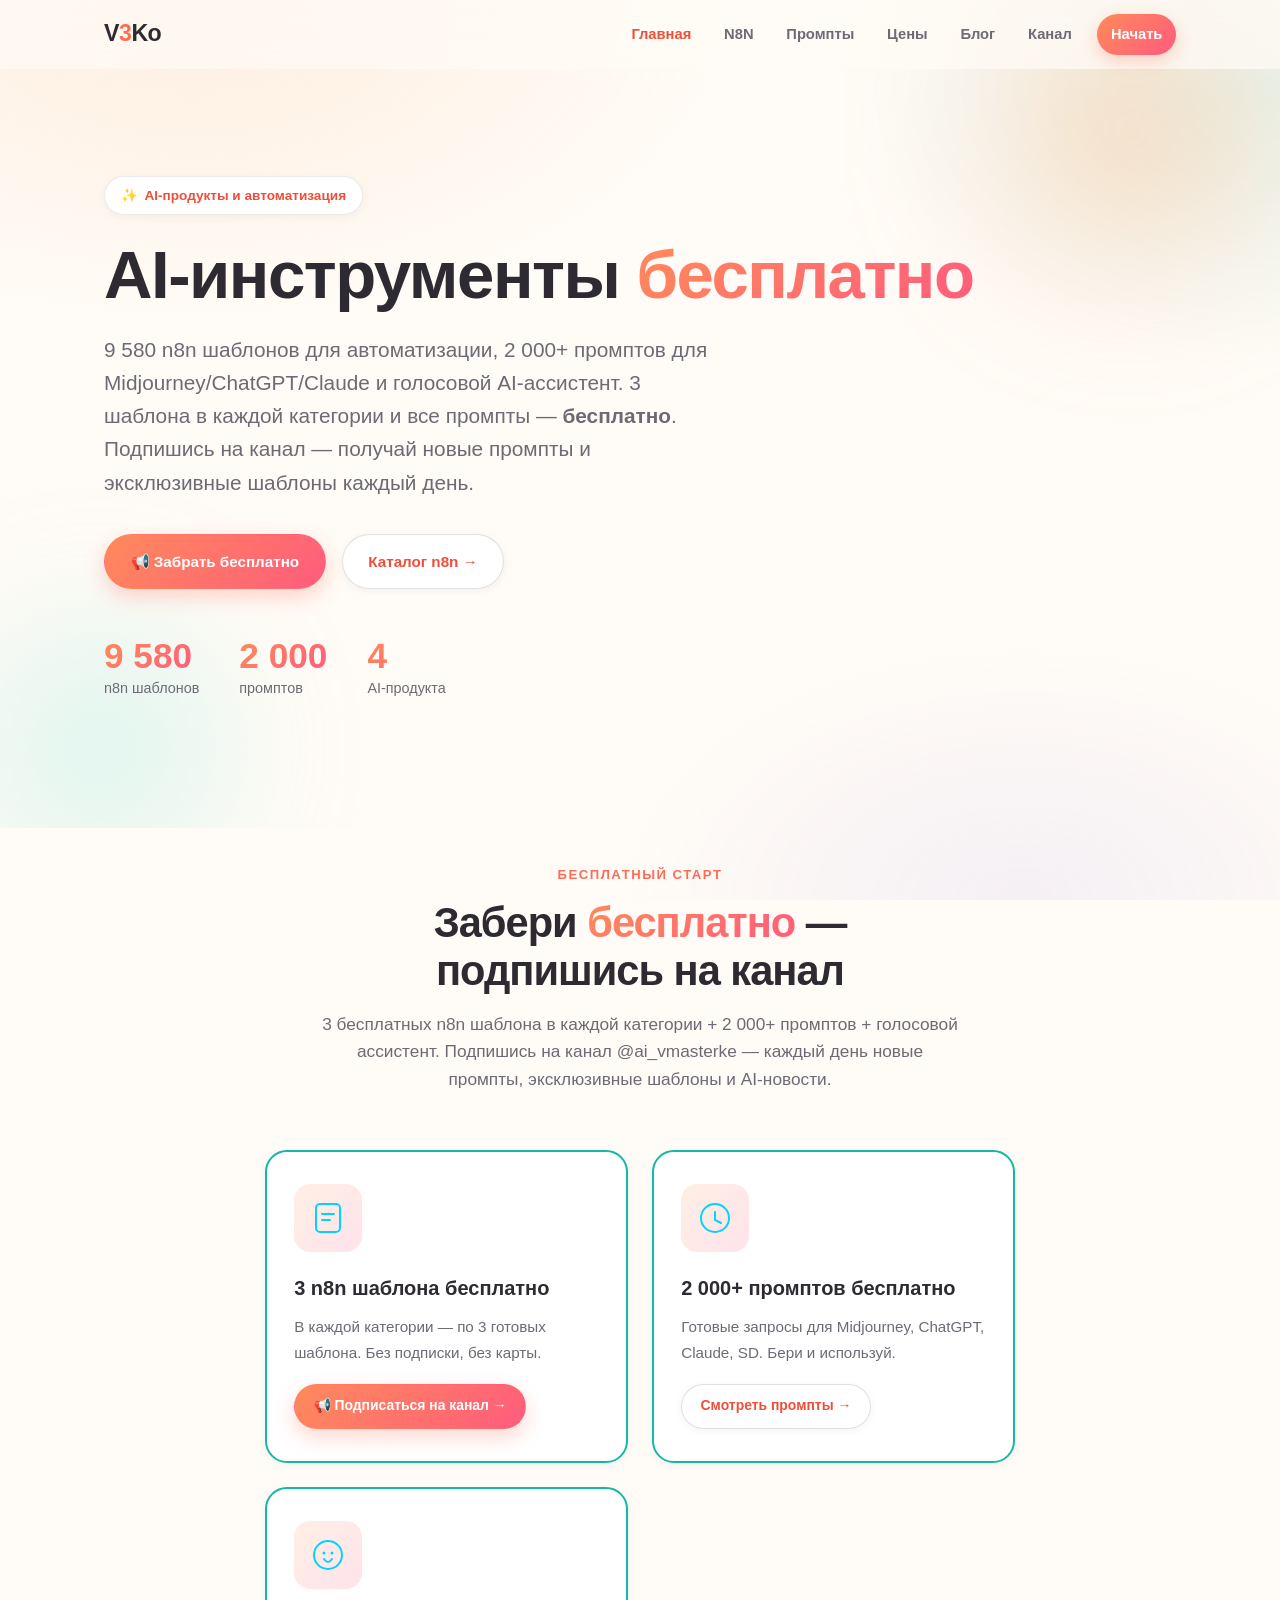
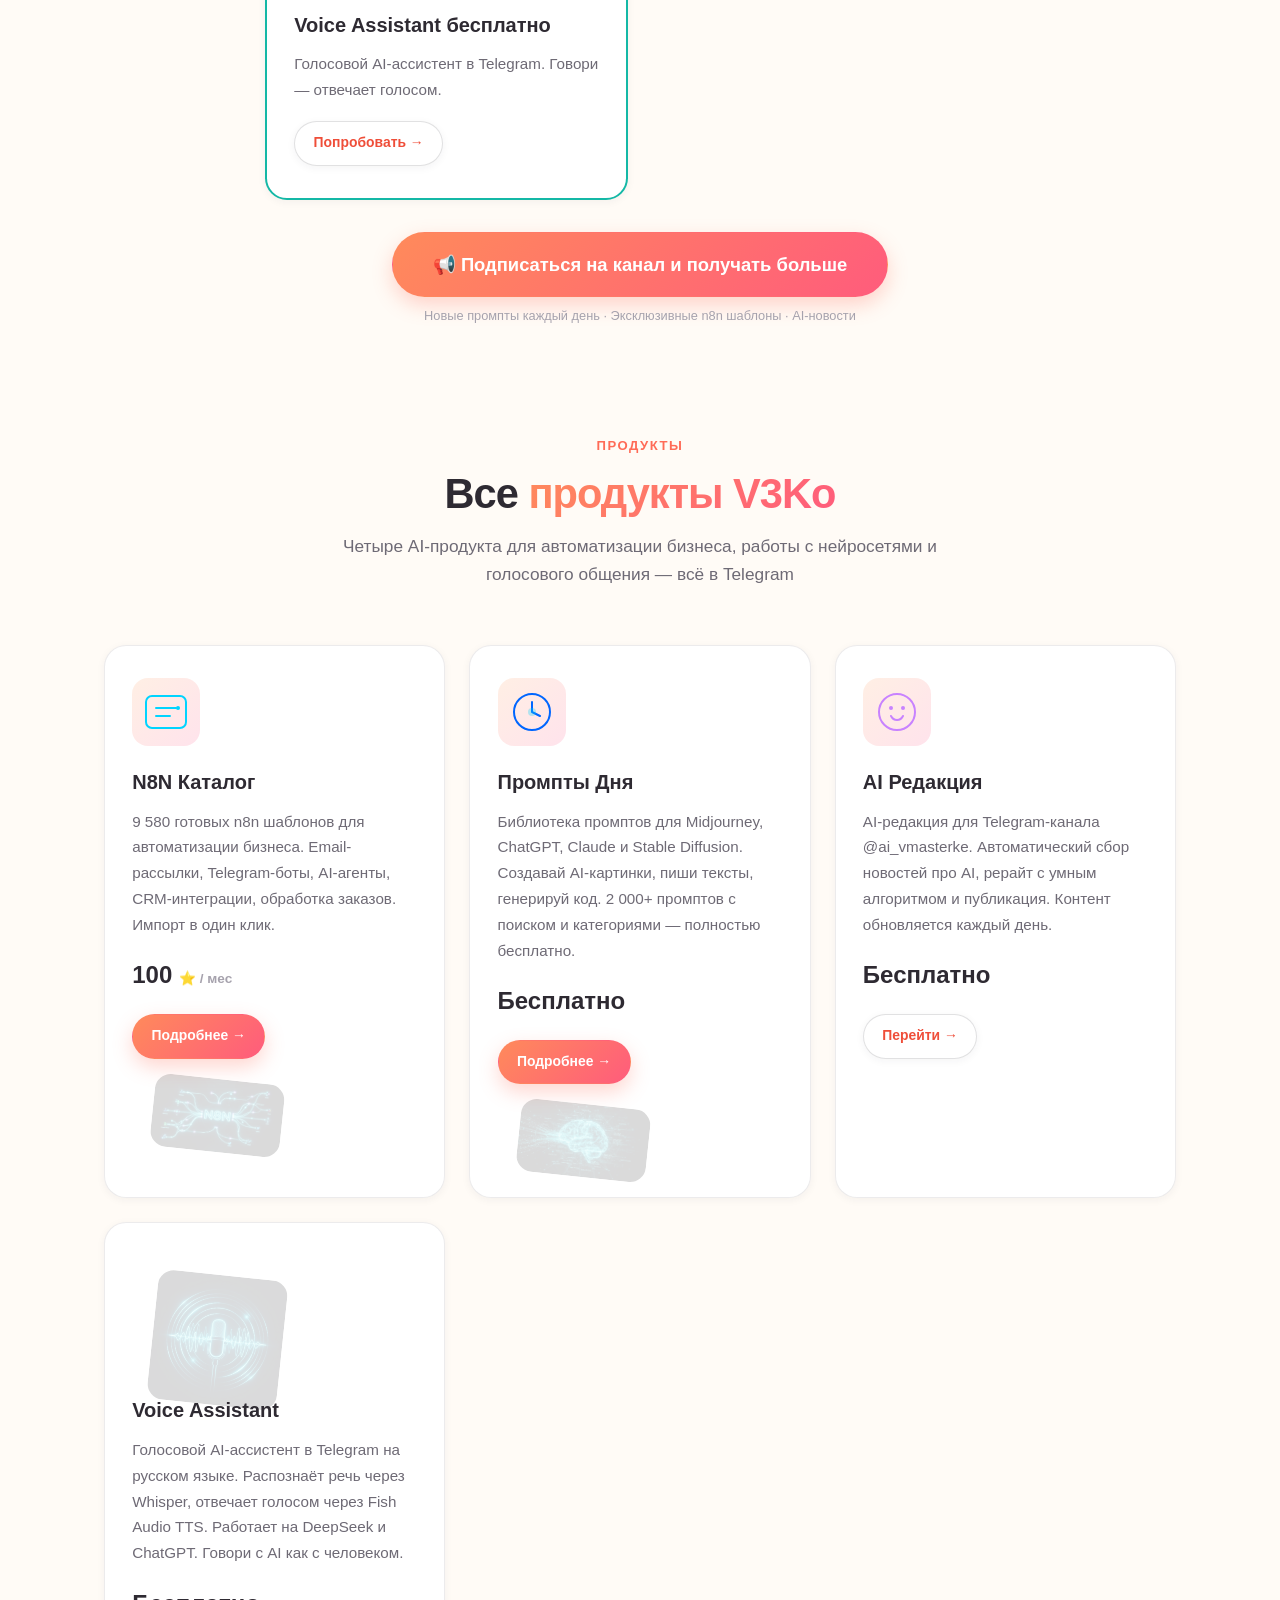
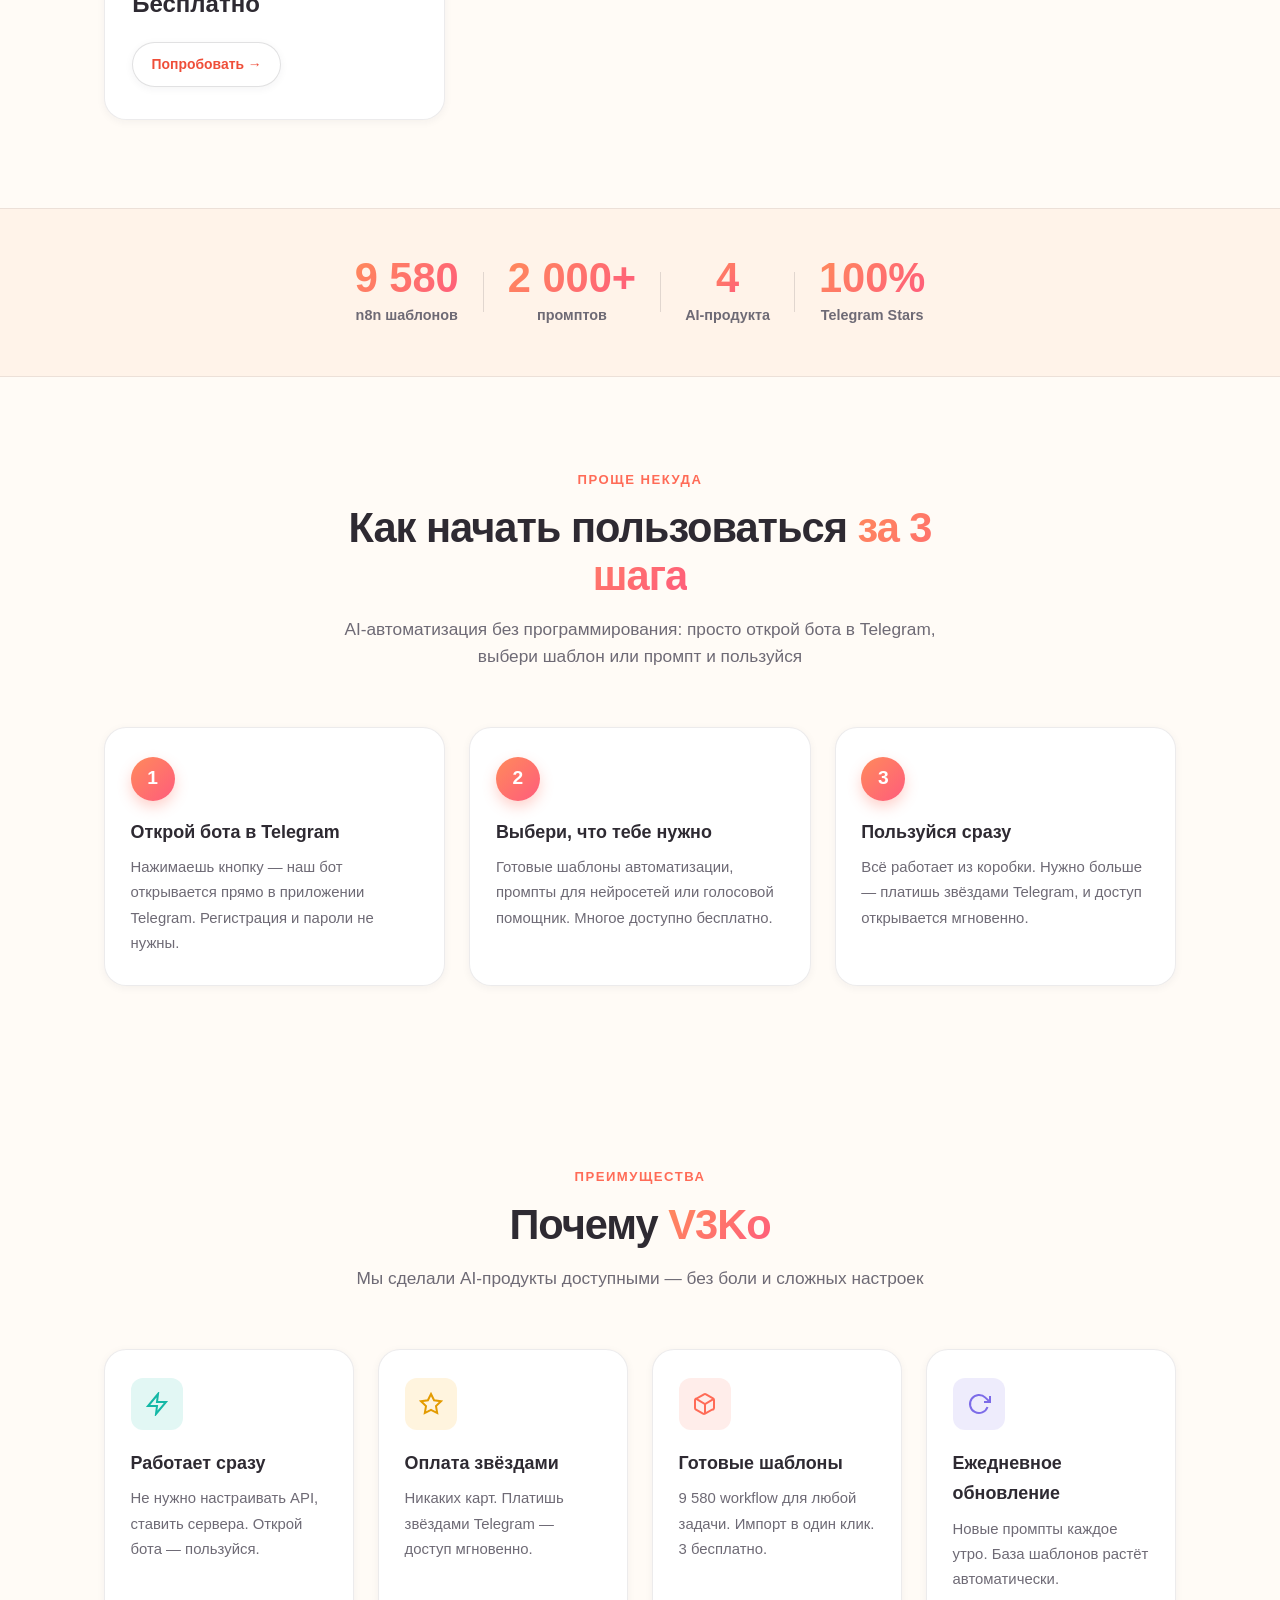
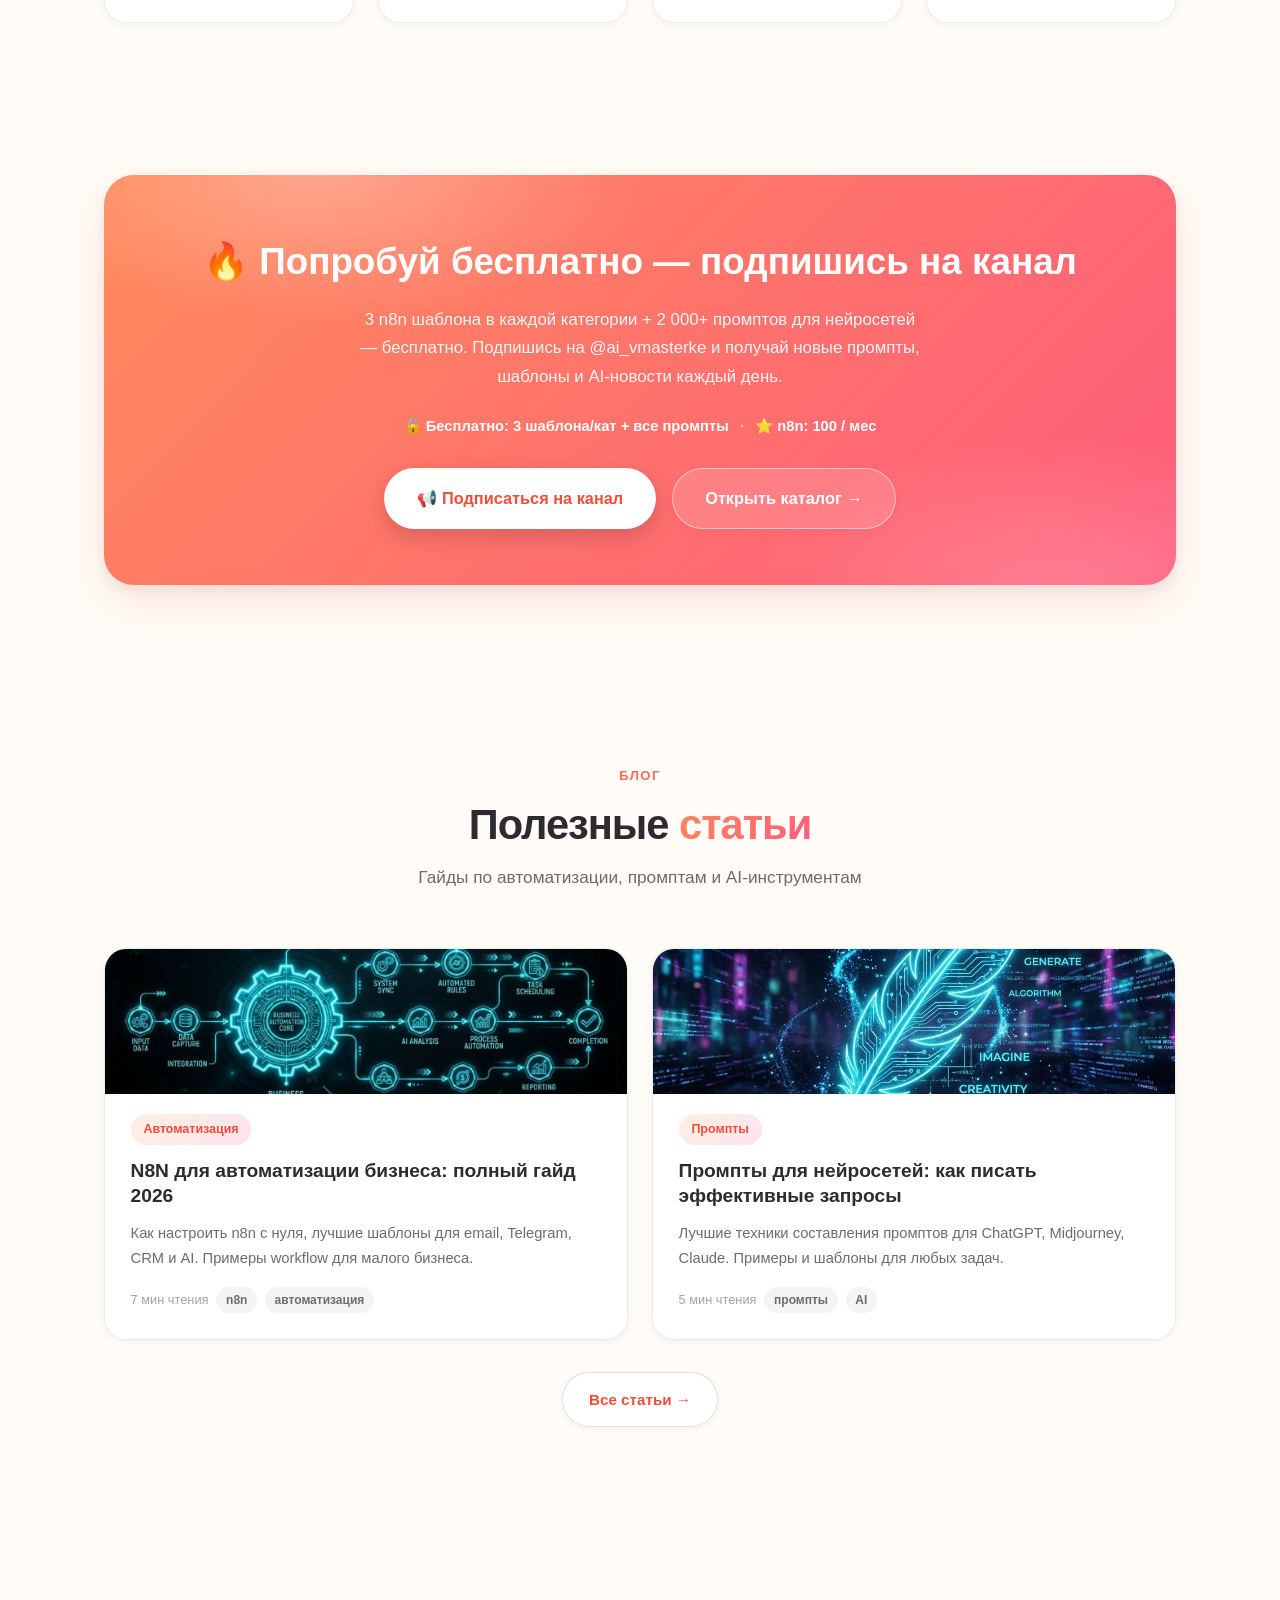
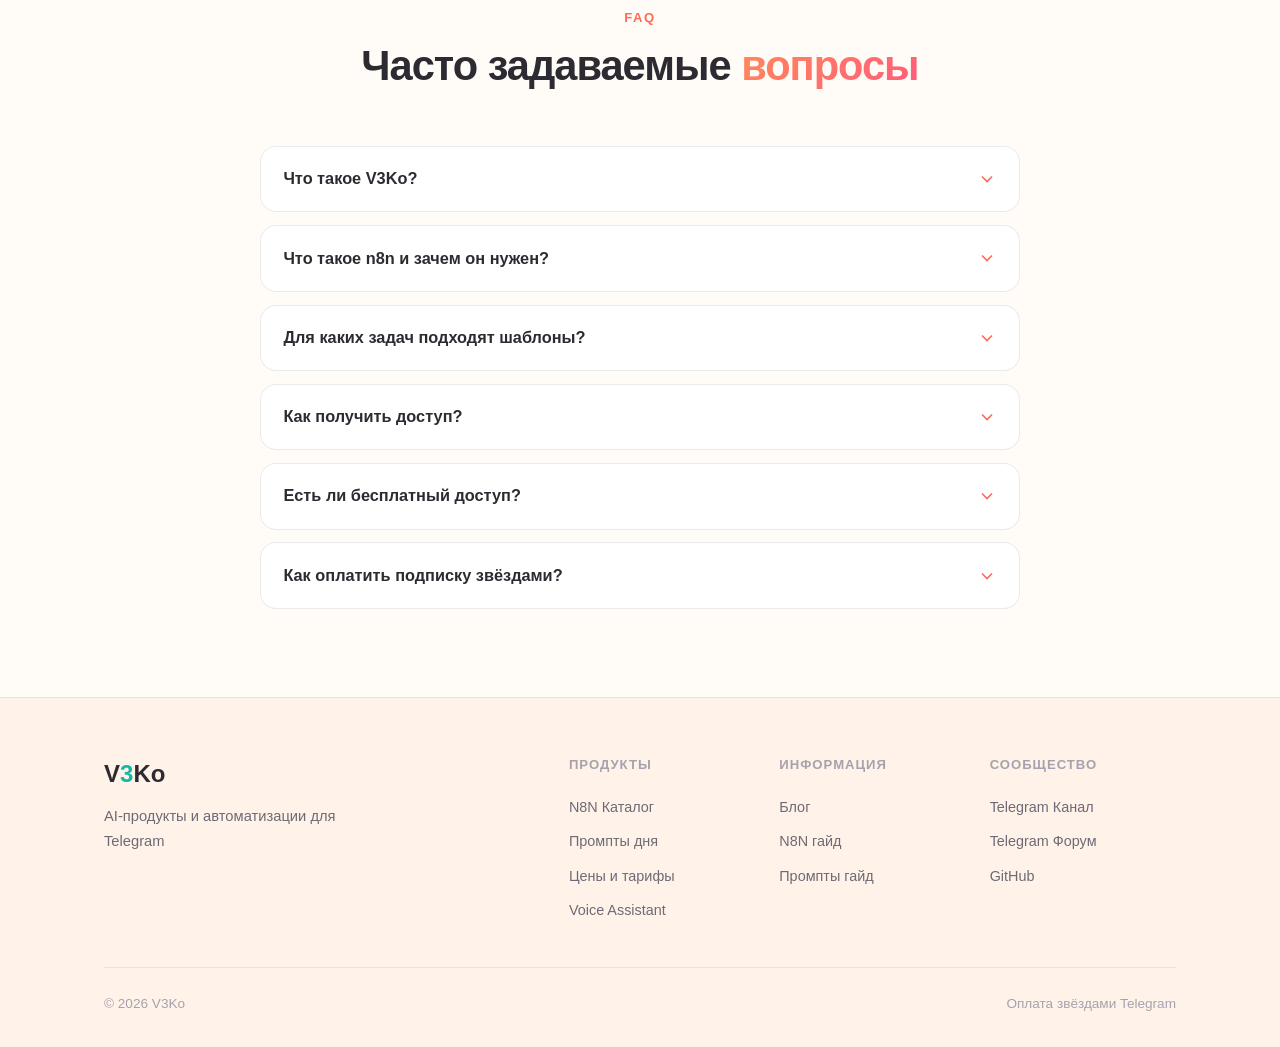
==== index.html @ d975a1fa "Кнопка «Начать» и промпт-CTA ведут на prompts.v3ko.ru; бот только для оплаты n8n Co-Authored-By: Cla" ====
<!DOCTYPE html>
<html lang="ru">
<head>
  <meta charset="UTF-8">
  <meta name="viewport" content="width=device-width, initial-scale=1.0">
  <title>V3Ko — AI-продукты и автоматизация для бизнеса | n8n шаблоны, промпты, AI-ассистент</title>
  <meta name="description" content="V3Ko — платформа AI-продуктов и автоматизации. 9 580 n8n шаблонов для бизнеса, бесплатная библиотека AI-промптов для Midjourney и ChatGPT, голосовой AI-ассистент в Telegram. Без программирования.">
  <meta name="keywords" content="n8n шаблоны, AI автоматизация, бесплатные промпты, Telegram, нейросети, V3Ko">
  <meta property="og:title" content="V3Ko — AI-продукты и автоматизация для бизнеса">
  <meta property="og:description" content="9 580 n8n шаблонов для автоматизации бизнеса, бесплатная библиотека промптов для Midjourney и ChatGPT, голосовой AI-ассистент на русском.">
  <meta property="og:image" content="https://v3ko.ru/public/og-image.svg">
  <meta property="og:url" content="https://v3ko.ru/">
  <meta property="og:type" content="website">
  <link rel="canonical" href="https://v3ko.ru/">
  <link rel="icon" type="image/svg+xml" href="public/favicon.svg">
  <link rel="stylesheet" href="css/style.css">
  <script type="application/ld+json">{
    "@context": "https://schema.org",
    "@type": "WebSite",
    "name": "V3Ko",
    "url": "https://v3ko.ru",
    "description": "Платформа AI-продуктов и автоматизаций"
  }</script>
  <!-- Yandex.Metrika counter -->
  <script type="text/javascript">
  (function(m,e,t,r,i,k,a){m[i]=m[i]||function(){(m[i].a=m[i].a||[]).push(arguments)};
  m[i].l=1*new Date();k=e.createElement(t),a=e.getElementsByTagName(t)[0],k.async=1,k.src=r,a.parentNode.insertBefore(k,a)})
  (window,document,'script','https://mc.yandex.ru/metrika/tag.js?id=110451940','ym');
  ym(110451940,'init',{clickmap:true,trackLinks:true,accurateTrackBounce:true});
  </script>
  <noscript><div><img src="https://mc.yandex.ru/watch/110451940" style="position:absolute;left:-9999px" alt=""></div></noscript>
  <!-- /Yandex.Metrika counter -->
  <script type="application/ld+json">{
    "@context": "https://schema.org",
    "@type": "FAQPage",
    "mainEntity": [
      {"@type":"Question","name":"Что такое V3Ko?","acceptedAnswer":{"@type":"Answer","text":"V3Ko — платформа AI-продуктов и автоматизации для Telegram. Мы предлагаем: готовые n8n шаблоны для автоматизации бизнеса (9 580 штук), ежедневные промпты для нейросетей (Midjourney, ChatGPT, Claude, Stable Diffusion), голосовой AI-ассистент на русском языке и AI-редакцию контента. Всё работает через Telegram — без установки серверов и настройки API."}},
      {"@type":"Question","name":"Что такое n8n и зачем он нужен?","acceptedAnswer":{"@type":"Answer","text":"n8n — open-source конструктор автоматизации (как Zapier, но бесплатный). Соединяет сервисы: Email → AI → Telegram → CRM → Базы данных. Наши шаблоны — готовые схемы, которые можно импортировать в свой n8n и сразу использовать."}},
      {"@type":"Question","name":"Для каких задач подходят шаблоны?","acceptedAnswer":{"@type":"Answer","text":"Email-рассылки и автоответы, обработка заказов интернет-магазинов, чат-боты с AI, генерация картинок, уведомления в Telegram/Slack, сбор данных и отчёты, интеграция CRM, парсинг сайтов, работа с документами — и многое другое."}},
      {"@type":"Question","name":"Как получить доступ?","acceptedAnswer":{"@type":"Answer","text":"Открой бота @Rob46_bot в Telegram. Там доступен каталог n8n шаблонов с поиском по 12 категориям и оплатой звёздами Telegram. Промпты для нейросетей — бесплатно на prompts.v3ko.ru. Voice Assistant @VoiceV3k_bot — бесплатно и без подписки. Никаких банковских карт, регистрации и подтверждений."}},
      {"@type":"Question","name":"Есть ли бесплатный доступ?","acceptedAnswer":{"@type":"Answer","text":"Да. В каждой категории n8n шаблонов — 3 бесплатных sample. Все промпты бесплатны на prompts.v3ko.ru. Voice Assistant — полностью бесплатен."}},
      {"@type":"Question","name":"Как оплатить подписку звёздами?","acceptedAnswer":{"@type":"Answer","text":"В боте выберите тариф → оплата через Telegram Stars. Звёзды можно купить внутри Telegram. После оплаты доступ открывается мгновенно."}}
    ]
  }</script>
</head>
<body>

<!-- ====== NAVBAR ====== -->
<nav class="navbar" id="navbar">
  <div class="nv">
    <a href="/" class="logo">V<span>3</span>Ko</a>
    <div class="nl">
      <a href="/" class="active">Главная</a>
      <a href="n8n/">N8N</a>
      <a href="prompts/">Промпты</a>
      <a href="pricing/">Цены</a>
      <a href="blog/">Блог</a>
      <a href="https://t.me/ai_vmasterke">Канал</a>
      <a href="https://prompts.v3ko.ru" class="nav-cta">Начать</a>
    </div>
    <button class="nt" id="nt" aria-label="Меню"><span></span><span></span><span></span></button>
  </div>
</nav>

<!-- ====== HERO (full background image) ====== -->
<section class="hero">
  <div class="hero-bg-image" id="heroBg" role="img" aria-label="AI продукты и автоматизация бизнеса" style="background-image:url('public/hero-main.jpg')"></div>
  <div class="hero-bg-overlay"></div>
  <div class="hero-bg-grid"></div>
  <div class="hero-orbs"><div class="orb orb-1"></div><div class="orb orb-2"></div></div>
  <div class="hero-c">
    <div class="hero-badge">AI-продукты и автоматизация</div>
    <h1 class="hero-t">AI-инструменты <span class="gradient-text">бесплатно</span></h1>
    <p class="hero-s">9 580 n8n шаблонов для автоматизации, 2 000+ промптов для Midjourney/ChatGPT/Claude и голосовой AI-ассистент. 3 шаблона в каждой категории и все промпты — <strong>бесплатно</strong>. Подпишись на канал — получай новые промпты и эксклюзивные шаблоны каждый день.</p>
    <div class="h-a">
      <a href="https://t.me/ai_vmasterke" class="btn btn-p">📢 Забрать бесплатно</a>
      <a href="n8n/" class="btn btn-s">Каталог n8n →</a>
    </div>
    <div class="h-st">
      <div class="hero-stat"><span class="h-st-n" data-c="9580">0</span><span class="h-st-l">n8n шаблонов</span></div>
      <div class="hero-stat"><span class="h-st-n" data-c="2000">0</span><span class="h-st-l">промптов</span><span class="h-st-p">+</span></div>
      <div class="hero-stat"><span class="h-st-n" data-c="4">0</span><span class="h-st-l">AI-продукта</span></div>
    </div>
  </div>
</section>

<!-- ====== FREE LEAD ====== -->
<section class="sec" style="padding-top:2rem;padding-bottom:1rem">
  <div class="container">
    <div class="sh reveal">
      <span class="sl">Бесплатный старт</span>
      <h2 class="st">Забери <span class="gradient-text">бесплатно</span> — подпишись на канал</h2>
      <p class="sd">3 бесплатных n8n шаблона в каждой категории + 2 000+ промптов + голосовой ассистент. Подпишись на канал @ai_vmasterke — каждый день новые промпты, эксклюзивные шаблоны и AI-новости.</p>
    </div>
    <div class="prod-grid" style="max-width:750px;margin:0 auto">
      <div class="prod-card reveal" style="border-color:var(--cyan);border-width:2px">
        <div class="icon-svg"><svg width="40" height="40" viewBox="0 0 40 40" fill="none"><rect x="8" y="6" width="24" height="28" rx="4" stroke="#00d4ff" stroke-width="2" fill="none"/><path d="M14 16h12M14 22h8" stroke="#00d4ff" stroke-width="2" stroke-linecap="round"/></svg></div>
        <h3>3 n8n шаблона бесплатно</h3>
        <p>В каждой категории — по 3 готовых шаблона. Без подписки, без карты.</p>
        <a href="https://t.me/ai_vmasterke" class="btn btn-p btn-sm">📢 Подписаться на канал →</a>
      </div>
      <div class="prod-card reveal" style="border-color:var(--cyan);border-width:2px">
        <div class="icon-svg"><svg width="40" height="40" viewBox="0 0 40 40" fill="none"><circle cx="20" cy="20" r="14" stroke="#00d4ff" stroke-width="2" fill="none"/><path d="M20 14v8l6 3" stroke="#00d4ff" stroke-width="2" stroke-linecap="round"/></svg></div>
        <h3>2 000+ промптов бесплатно</h3>
        <p>Готовые запросы для Midjourney, ChatGPT, Claude, SD. Бери и используй.</p>
        <a href="prompts/" class="btn btn-s btn-sm">Смотреть промпты →</a>
      </div>
      <div class="prod-card reveal" style="border-color:var(--cyan);border-width:2px">
        <div class="icon-svg"><svg width="40" height="40" viewBox="0 0 40 40" fill="none"><path d="M20 6C12.268 6 6 12.268 6 20s6.268 14 14 14 14-6.268 14-14S27.732 6 20 6z" stroke="#00d4ff" stroke-width="2" fill="none"/><path d="M16 24s2 3 4 3 4-3 4-3" stroke="#00d4ff" stroke-width="2" stroke-linecap="round"/><circle cx="16" cy="18" r="1.5" fill="#00d4ff"/><circle cx="24" cy="18" r="1.5" fill="#00d4ff"/></svg></div>
        <h3>Voice Assistant бесплатно</h3>
        <p>Голосовой AI-ассистент в Telegram. Говори — отвечает голосом.</p>
        <a href="https://t.me/VoiceV3k_bot" class="btn btn-s btn-sm">Попробовать →</a>
      </div>
    </div>
    <div class="reveal" style="text-align:center;margin-top:2rem">
      <a href="https://t.me/ai_vmasterke" class="btn btn-p btn-l" style="font-size:1.15rem;padding:1rem 2.5rem">📢 Подписаться на канал и получать больше</a>
      <p style="color:var(--text3);font-size:.8rem;margin-top:.5rem">Новые промпты каждый день · Эксклюзивные n8n шаблоны · AI-новости</p>
    </div>
  </div>
</section>

<!-- ====== PRODUCTS ====== -->
<section class="sec" id="products">
  <div class="container">
    <div class="sh reveal">
      <span class="sl">Продукты</span>
      <h2 class="st">Все <span class="gradient-text">продукты V3Ko</span></h2>
      <p class="sd">Четыре AI-продукта для автоматизации бизнеса, работы с нейросетями и голосового общения — всё в Telegram</p>
    </div>
    <div class="prod-grid">
      <div class="prod-card reveal">
        <div class="icon-svg"><svg width="48" height="48" viewBox="0 0 48 48" fill="none"><rect x="4" y="8" width="40" height="32" rx="6" stroke="#00d4ff" stroke-width="2" fill="none"/><path d="M14 20h20M14 28h14" stroke="#00d4ff" stroke-width="2" stroke-linecap="round"/><circle cx="36" cy="20" r="2" fill="#00d4ff"/></svg></div>
        <h3>N8N Каталог</h3>
        <p>9 580 готовых n8n шаблонов для автоматизации бизнеса. Email-рассылки, Telegram-боты, AI-агенты, CRM-интеграции, обработка заказов. Импорт в один клик.</p>
        <div class="price">100 <span style="font-size:.85rem;color:#ffd700">⭐</span><span class="price-sub"> / мес</span></div>
        <a href="n8n/" class="btn btn-p btn-sm">Подробнее →</a>
        <div class="prod-card-illustration"><img src="public/hero-n8n.jpg" alt="N8N шаблоны для автоматизации workflow" loading="lazy"></div>
      </div>
      <div class="prod-card reveal">
        <div class="icon-svg"><svg width="48" height="48" viewBox="0 0 48 48" fill="none"><circle cx="24" cy="24" r="18" stroke="#0066ff" stroke-width="2" fill="none"/><path d="M24 14v10l8 4" stroke="#0066ff" stroke-width="2" stroke-linecap="round" stroke-linejoin="round"/><circle cx="24" cy="24" r="4" fill="#00d4ff" opacity=".3"/></svg></div>
        <h3>Промпты Дня</h3>
        <p>Библиотека промптов для Midjourney, ChatGPT, Claude и Stable Diffusion. Создавай AI-картинки, пиши тексты, генерируй код. 2 000+ промптов с поиском и категориями — полностью бесплатно.</p>
        <div class="price">Бесплатно</div>
        <a href="prompts/" class="btn btn-p btn-sm">Подробнее →</a>
        <div class="prod-card-illustration"><img src="public/hero-prompts.jpg" alt="Промпты для нейросетей AI генерация" loading="lazy"></div>
      </div>
      <div class="prod-card reveal">
        <div class="icon-svg"><svg width="48" height="48" viewBox="0 0 48 48" fill="none"><path d="M24 6C14.06 6 6 14.06 6 24s8.06 18 18 18 18-8.06 18-18S33.94 6 24 6z" stroke="#c882ff" stroke-width="2" fill="none"/><path d="M18 28s2 4 6 4 6-4 6-4" stroke="#c882ff" stroke-width="2" stroke-linecap="round"/><circle cx="18" cy="20" r="2" fill="#c882ff"/><circle cx="30" cy="20" r="2" fill="#c882ff"/></svg></div>
        <h3>AI Редакция</h3>
        <p>AI-редакция для Telegram-канала @ai_vmasterke. Автоматический сбор новостей про AI, рерайт с умным алгоритмом и публикация. Контент обновляется каждый день.</p>
        <div class="price">Бесплатно</div>
        <a href="https://t.me/ai_vmasterke" class="btn btn-s btn-sm">Перейти →</a>
      </div>
      <div class="prod-card reveal">
        <div class="prod-card-voice-deco"><img src="public/hero-voice.jpg" alt="Голосовой AI ассистент микрофон" loading="lazy"></div>
        <h3>Voice Assistant</h3>
        <p>Голосовой AI-ассистент в Telegram на русском языке. Распознаёт речь через Whisper, отвечает голосом через Fish Audio TTS. Работает на DeepSeek и ChatGPT. Говори с AI как с человеком.</p>
        <div class="price">Бесплатно</div>
        <a href="https://t.me/VoiceV3k_bot" class="btn btn-s btn-sm">Попробовать →</a>
      </div>
    </div>
  </div>
</section>

<!-- ====== STATS ====== -->
<section class="sb reveal">
  <div class="container">
    <div class="sg">
      <div class="si"><span class="sn gradient-text">9 580</span><span class="sd2">n8n шаблонов</span></div>
      <div class="sdv"></div>
      <div class="si"><span class="sn gradient-text">2 000+</span><span class="sd2">промптов</span></div>
      <div class="sdv"></div>
      <div class="si"><span class="sn gradient-text">4</span><span class="sd2">AI-продукта</span></div>
      <div class="sdv"></div>
      <div class="si"><span class="sn gradient-text">100%</span><span class="sd2">Telegram Stars</span></div>
    </div>
  </div>
</section>

<!-- ====== HOW IT WORKS ====== -->
<section class="sec" id="how">
  <div class="container">
    <div class="sh reveal">
      <span class="sl">Проще некуда</span>
      <h2 class="st">Как начать пользоваться <span class="gradient-text">за 3 шага</span></h2>
      <p class="sd">AI-автоматизация без программирования: просто открой бота в Telegram, выбери шаблон или промпт и пользуйся</p>
    </div>
    <div class="fg">
      <div class="fc reveal">
        <div class="step-n">1</div>
        <h4 class="ft">Открой бота в Telegram</h4>
        <p class="fd">Нажимаешь кнопку — наш бот открывается прямо в приложении Telegram. Регистрация и пароли не нужны.</p>
      </div>
      <div class="fc reveal">
        <div class="step-n">2</div>
        <h4 class="ft">Выбери, что тебе нужно</h4>
        <p class="fd">Готовые шаблоны автоматизации, промпты для нейросетей или голосовой помощник. Многое доступно бесплатно.</p>
      </div>
      <div class="fc reveal">
        <div class="step-n">3</div>
        <h4 class="ft">Пользуйся сразу</h4>
        <p class="fd">Всё работает из коробки. Нужно больше — платишь звёздами Telegram, и доступ открывается мгновенно.</p>
      </div>
    </div>
  </div>
</section>

<!-- ====== FEATURES ====== -->
<section class="sec" id="features">
  <div class="container">
    <div class="sh reveal">
      <span class="sl">Преимущества</span>
      <h2 class="st">Почему <span class="gradient-text">V3Ko</span></h2>
      <p class="sd">Мы сделали AI-продукты доступными — без боли и сложных настроек</p>
    </div>
    <div class="fg">
      <div class="fc reveal">
        <div class="fiv fic-cyan">
          <svg width="24" height="24" viewBox="0 0 24 24" fill="none" stroke="currentColor" stroke-width="2"><polygon points="13 2 3 14 12 14 11 22 21 10 12 10 13 2"/></svg>
        </div>
        <h4 class="ft">Работает сразу</h4>
        <p class="fd">Не нужно настраивать API, ставить сервера. Открой бота — пользуйся.</p>
      </div>
      <div class="fc reveal">
        <div class="fiv fic-gold">
          <svg width="24" height="24" viewBox="0 0 24 24" fill="none" stroke="currentColor" stroke-width="2"><polygon points="12 2 15.09 8.26 22 9.27 17 14.14 18.18 21.02 12 17.77 5.82 21.02 7 14.14 2 9.27 8.91 8.26 12 2"/></svg>
        </div>
        <h4 class="ft">Оплата звёздами</h4>
        <p class="fd">Никаких карт. Платишь звёздами Telegram — доступ мгновенно.</p>
      </div>
      <div class="fc reveal">
        <div class="fiv fic-blue">
          <svg width="24" height="24" viewBox="0 0 24 24" fill="none" stroke="currentColor" stroke-width="2"><path d="M21 16V8a2 2 0 00-1-1.73l-7-4a2 2 0 00-2 0l-7 4A2 2 0 002 8v8a2 2 0 001 1.73l7 4a2 2 0 002 0l7-4A2 2 0 0021 16z"/><polyline points="3.27 6.96 12 12.01 20.73 6.96"/><line x1="12" y1="22.08" x2="12" y2="12"/></svg>
        </div>
        <h4 class="ft">Готовые шаблоны</h4>
        <p class="fd">9 580 workflow для любой задачи. Импорт в один клик. 3 бесплатно.</p>
      </div>
      <div class="fc reveal">
        <div class="fiv fic-purp">
          <svg width="24" height="24" viewBox="0 0 24 24" fill="none" stroke="currentColor" stroke-width="2"><polyline points="23 4 23 10 17 10"/><path d="M20.49 15a9 9 0 11-2.12-9.36L23 10"/></svg>
        </div>
        <h4 class="ft">Ежедневное обновление</h4>
        <p class="fd">Новые промпты каждое утро. База шаблонов растёт автоматически.</p>
      </div>
    </div>
  </div>
</section>

<!-- ====== CTA ====== -->
<section class="cta-sec reveal">
  <div class="container">
    <div class="cta-c">
      <div class="cta-g"></div>
      <div class="cta-z">
        <h2 class="cta-t">🔥 Попробуй бесплатно — подпишись на канал</h2>
        <p class="cta-d">3 n8n шаблона в каждой категории + 2 000+ промптов для нейросетей — бесплатно. Подпишись на @ai_vmasterke и получай новые промпты, шаблоны и AI-новости каждый день.</p>
        <div class="cta-pr">
          <span>🔓 Бесплатно: 3 шаблона/кат + все промпты</span>
          <span class="cta-dot">·</span>
          <span>⭐ n8n: 100 / мес</span>
        </div>
        <div class="cta-ac">
          <a href="https://t.me/ai_vmasterke" class="btn btn-p btn-l">📢 Подписаться на канал</a>
          <a href="https://t.me/Rob46_bot" class="btn btn-s btn-l">Открыть каталог →</a>
        </div>
      </div>
    </div>
  </div>
</section>

<!-- ====== BLOG PREVIEW ====== -->
<section class="sec" id="blog-preview">
  <div class="container">
    <div class="sh reveal">
      <span class="sl">Блог</span>
      <h2 class="st">Полезные <span class="gradient-text">статьи</span></h2>
      <p class="sd">Гайды по автоматизации, промптам и AI-инструментам</p>
    </div>
    <div class="blog-grid">
      <div class="blog-card reveal" style="--blog-img:url('../public/blog-n8n.jpg')">
        <div class="b-cat">Автоматизация</div>
        <h3><a href="blog/n8n-avtomatizacia-biznesa.html">N8N для автоматизации бизнеса: полный гайд 2026</a></h3>
        <div class="b-excerpt">Как настроить n8n с нуля, лучшие шаблоны для email, Telegram, CRM и AI. Примеры workflow для малого бизнеса.</div>
        <div class="b-meta">
          <span>7 мин чтения</span>
          <span class="tag">n8n</span>
          <span class="tag">автоматизация</span>
        </div>
      </div>
      <div class="blog-card reveal" style="--blog-img:url('../public/blog-prompts.jpg')">
        <div class="b-cat">Промпты</div>
        <h3><a href="blog/prompty-dlya-neyrosetey.html">Промпты для нейросетей: как писать эффективные запросы</a></h3>
        <div class="b-excerpt">Лучшие техники составления промптов для ChatGPT, Midjourney, Claude. Примеры и шаблоны для любых задач.</div>
        <div class="b-meta">
          <span>5 мин чтения</span>
          <span class="tag">промпты</span>
          <span class="tag">AI</span>
        </div>
      </div>
    </div>
    <div class="reveal" style="text-align:center;margin-top:2rem">
      <a href="blog/" class="btn btn-s">Все статьи →</a>
    </div>
  </div>
</section>

<!-- ====== FAQ ====== -->
<section class="sec" id="faq">
  <div class="container">
    <div class="sh reveal">
      <span class="sl">FAQ</span>
      <h2 class="st">Часто задаваемые <span class="gradient-text">вопросы</span></h2>
    </div>
    <div class="fq-l reveal">
      <details class="fq-i">
        <summary><span class="fq-q">Что такое V3Ko?</span><span class="fq-c"><svg width="20" height="20" viewBox="0 0 24 24" fill="none" stroke="currentColor" stroke-width="2"><polyline points="6 9 12 15 18 9"/></svg></span></summary>
        <div class="fq-a"><p>V3Ko — платформа AI-продуктов и автоматизации для Telegram. Мы предлагаем: готовые n8n шаблоны для автоматизации бизнеса (9 580 штук), ежедневные промпты для нейросетей (Midjourney, ChatGPT, Claude, Stable Diffusion), голосовой AI-ассистент на русском языке и AI-редакцию контента. Всё работает через Telegram — без установки серверов и настройки API.</p></div>
      </details>
      <details class="fq-i">
        <summary><span class="fq-q">Что такое n8n и зачем он нужен?</span><span class="fq-c"><svg width="20" height="20" viewBox="0 0 24 24" fill="none" stroke="currentColor" stroke-width="2"><polyline points="6 9 12 15 18 9"/></svg></span></summary>
        <div class="fq-a"><p>n8n — open-source конструктор автоматизации (как Zapier, но бесплатный). Соединяет сервисы: Email → AI → Telegram → CRM → Базы данных. Наши шаблоны — готовые схемы, которые можно импортировать в свой n8n и сразу использовать. <a href="https://n8n.io" target="_blank">n8n.io</a></p></div>
      </details>
      <details class="fq-i">
        <summary><span class="fq-q">Для каких задач подходят шаблоны?</span><span class="fq-c"><svg width="20" height="20" viewBox="0 0 24 24" fill="none" stroke="currentColor" stroke-width="2"><polyline points="6 9 12 15 18 9"/></svg></span></summary>
        <div class="fq-a"><p>Email-рассылки и автоответы, обработка заказов интернет-магазинов, чат-боты с AI, генерация картинок, уведомления в Telegram/Slack, сбор данных и отчёты, интеграция CRM, парсинг сайтов, работа с документами — и многое другое.</p></div>
      </details>
      <details class="fq-i">
        <summary><span class="fq-q">Как получить доступ?</span><span class="fq-c"><svg width="20" height="20" viewBox="0 0 24 24" fill="none" stroke="currentColor" stroke-width="2"><polyline points="6 9 12 15 18 9"/></svg></span></summary>
        <div class="fq-a"><p>Открой бота @Rob46_bot в Telegram. Там доступен каталог n8n шаблонов с поиском по 12 категориям и оплатой звёздами Telegram. Промпты для нейросетей — бесплатно на prompts.v3ko.ru. Voice Assistant @VoiceV3k_bot — бесплатно и без подписки. Никаких банковских карт, регистрации и подтверждений.</p></div>
      </details>
      <details class="fq-i">
        <summary><span class="fq-q">Есть ли бесплатный доступ?</span><span class="fq-c"><svg width="20" height="20" viewBox="0 0 24 24" fill="none" stroke="currentColor" stroke-width="2"><polyline points="6 9 12 15 18 9"/></svg></span></summary>
        <div class="fq-a"><p>Да. В каждой категории n8n шаблонов — 3 бесплатных sample. Все промпты бесплатны на prompts.v3ko.ru. Voice Assistant — полностью бесплатен. Подпишись на канал <a href="https://t.me/ai_vmasterke">@ai_vmasterke</a> — получай новые промпты и эксклюзивные шаблоны каждый день бесплатно.</p></div>
      </details>
      <details class="fq-i">
        <summary><span class="fq-q">Как оплатить подписку звёздами?</span><span class="fq-c"><svg width="20" height="20" viewBox="0 0 24 24" fill="none" stroke="currentColor" stroke-width="2"><polyline points="6 9 12 15 18 9"/></svg></span></summary>
        <div class="fq-a"><p>В боте выберите тариф → оплата через Telegram Stars. Звёзды можно купить внутри Telegram. После оплаты доступ открывается мгновенно.</p></div>
      </details>
    </div>
  </div>
</section>

<!-- ====== FOOTER ====== -->
<footer class="ftr">
  <div class="container">
    <div class="ft">
      <div class="fb">
        <a href="/" class="fl">V<span style="color:var(--cyan)">3</span>Ko</a>
        <p class="fd2">AI-продукты и автоматизации для Telegram</p>
      </div>
      <div class="fl2">
        <div class="fc2">
          <h5>Продукты</h5>
          <a href="n8n/">N8N Каталог</a>
          <a href="prompts/">Промпты дня</a>
          <a href="pricing/">Цены и тарифы</a>
          <a href="https://t.me/VoiceV3k_bot">Voice Assistant</a>
        </div>
        <div class="fc2">
          <h5>Информация</h5>
          <a href="blog/">Блог</a>
          <a href="blog/n8n-avtomatizacia-biznesa.html">N8N гайд</a>
          <a href="blog/prompty-dlya-neyrosetey.html">Промпты гайд</a>
        </div>
        <div class="fc2">
          <h5>Сообщество</h5>
          <a href="https://t.me/ai_vmasterke">Telegram Канал</a>
          <a href="https://t.me/vmasterke">Telegram Форум</a>
          <a href="https://github.com/manoliur">GitHub</a>
        </div>
      </div>
    </div>
    <div class="fb2">
      <span>© 2026 V3Ko</span>
      <span>Оплата звёздами Telegram</span>
    </div>
  </div>
</footer>

<script>
// Mobile nav
document.getElementById('nt').addEventListener('click', function(){
  document.querySelector('.nl').classList.toggle('active');
  this.classList.toggle('active');
});
document.querySelectorAll('.nl a').forEach(l => l.addEventListener('click', () => {
  document.querySelector('.nl').classList.remove('active');
  document.getElementById('nt').classList.remove('active');
}));

// Scroll reveal
const rv = new IntersectionObserver(e => {
  e.forEach(e => {
    if (e.isIntersecting) {
      let t = parseInt(e.target.dataset.delay) || 0;
      e.target.style.transitionDelay = t * .15 + 's';
      e.target.classList.add('revealed');
      rv.unobserve(e.target);
    }
  });
}, { threshold: .1 });
document.querySelectorAll('.reveal').forEach(e => rv.observe(e));

// Navbar scroll
window.addEventListener('scroll', () => {
  document.getElementById('navbar').classList.toggle('scrolled', window.pageYOffset > 50);
  // Параллакс hero
  const heroBg = document.getElementById('heroBg');
  if (heroBg && window.pageYOffset < window.innerHeight) {
    heroBg.style.transform = `scale(1.05) translateY(${window.pageYOffset * 0.05}px)`;
  }
});

// Counter animation
const cnt = new IntersectionObserver(e => {
  e.forEach(e => {
    if (e.isIntersecting) {
      let target = parseInt(e.target.dataset.c), n = e.target, start = performance.now();
      (function tick(now) {
        let o = Math.min((now - start) / 2000, 1);
        n.textContent = Math.floor(o * target).toLocaleString('ru');
        if (o < 1) requestAnimationFrame(tick);
        else n.textContent = target.toLocaleString('ru');
      })(start);
      cnt.unobserve(n);
    }
  });
}, { threshold: .5 });
document.querySelectorAll('[data-c]').forEach(e => cnt.observe(e));

// FAQ accordion
document.querySelectorAll('.fq-i summary').forEach(s => s.addEventListener('click', function(e) {
  let t = this.closest('details'), n = t.open;
  document.querySelectorAll('.fq-i').forEach(i => i !== t && i.removeAttribute('open'));
  t.open = !n;
  e.preventDefault();
}));
</script>
</body>
</html>
---- css/style.css ----
/* ============================================================
   V3Ko — Friendly Light Redesign
   Тёплая, светлая, дружелюбная тема для новичков.
   Палитра: кремовый фон + коралл + мятный акцент.
   ============================================================ */

:root {
  /* Поверхности */
  --bg:      #FFFBF6;   /* тёплый кремовый фон */
  --bg2:     #FFF3E9;   /* мягкий персиковый (секции) */
  --card:    #FFFFFF;
  --card-h:  #FFFDFA;
  --border:  rgba(46,42,50,.09);
  --border2: rgba(46,42,50,.14);

  /* Текст (алиасы старых имён — их используют inline-стили) */
  --ink:   #2E2A32;
  --ink2:  #6E6A75;
  --ink3:  #A6A2AD;
  --text:  #2E2A32;
  --text2: #6E6A75;
  --text3: #A6A2AD;

  /* Акценты */
  --coral:   #FF6B57;
  --coral-d: #EF4E39;
  --peach:   #FFA45B;
  --teal:    #14B8A6;   /* мятный акцент */
  --violet:  #7C6BE8;
  --gold:    #FFB627;
  --cyan:    #14B8A6;   /* алиас: старые inline color:var(--cyan) → мята */
  --blue:    #FF6B57;

  --grad:      linear-gradient(135deg,#FF8A5B,#FF5C7C);
  --grad-teal: linear-gradient(135deg,#25C9B7,#159FC9);
  --grad-soft: linear-gradient(135deg,#FFEFE4,#FFE3EC);

  /* Тени — мягкие, тёплые */
  --sh-sm: 0 2px 8px rgba(46,42,50,.05);
  --sh:    0 6px 20px rgba(255,107,87,.08), 0 2px 8px rgba(46,42,50,.05);
  --sh-lg: 0 16px 40px rgba(255,107,87,.14), 0 6px 16px rgba(46,42,50,.07);

  /* Радиусы — крупные, дружелюбные */
  --r-sm: 12px;
  --r:    16px;
  --r-lg: 22px;
  --r-xl: 30px;
  --pill: 999px;

  --t: .35s cubic-bezier(.22,1,.36,1);
}

* { margin: 0; padding: 0; box-sizing: border-box; }
html { scroll-behavior: smooth; }

body {
  font-family: 'Inter', -apple-system, BlinkMacSystemFont, 'Segoe UI', sans-serif;
  background: var(--bg);
  color: var(--ink);
  line-height: 1.7;
  overflow-x: hidden;
  -webkit-font-smoothing: antialiased;
  -moz-osx-font-smoothing: grayscale;
  text-rendering: optimizeLegibility;
  position: relative;
}

/* Мягкое тёплое сияние на фоне вместо тёмной текстуры */
body::before {
  content: '';
  position: fixed;
  inset: 0;
  background:
    radial-gradient(60% 50% at 15% 0%, rgba(255,164,91,.14), transparent 70%),
    radial-gradient(50% 45% at 100% 10%, rgba(20,184,166,.10), transparent 70%),
    radial-gradient(45% 40% at 80% 100%, rgba(124,107,232,.08), transparent 70%);
  pointer-events: none;
  z-index: 0;
}

.navbar, .hero, .sec, .sb, .cta-sec, .ftr, .page-header, .article, .pricing-grid {
  position: relative;
  z-index: 1;
}

::selection { background: rgba(255,107,87,.22); color: var(--coral-d); }

.container { max-width: 1120px; margin: 0 auto; padding: 0 1.5rem; }

.gradient-text {
  background: var(--grad);
  -webkit-background-clip: text;
  -webkit-text-fill-color: transparent;
  background-clip: text;
}

img { max-width: 100%; }

/* ===================== BUTTONS ===================== */
.btn {
  display: inline-flex;
  align-items: center;
  justify-content: center;
  gap: .5rem;
  padding: .85rem 1.6rem;
  border-radius: var(--pill);
  font-weight: 700;
  font-size: .95rem;
  text-decoration: none;
  cursor: pointer;
  border: 1.5px solid transparent;
  transition: transform var(--t), box-shadow var(--t), background var(--t), border-color var(--t);
  white-space: nowrap;
}
.btn-p {
  background: var(--grad);
  color: #fff;
  box-shadow: 0 8px 20px rgba(255,107,87,.28);
}
.btn-p:hover { transform: translateY(-2px); box-shadow: 0 14px 30px rgba(255,107,87,.38); }
.btn-s {
  background: #fff;
  color: var(--coral-d);
  border-color: var(--border2);
  box-shadow: var(--sh-sm);
}
.btn-s:hover { transform: translateY(-2px); border-color: var(--coral); color: var(--coral-d); box-shadow: var(--sh); }
.btn-sm { padding: .6rem 1.15rem; font-size: .87rem; }
.btn-l  { padding: 1rem 2rem; font-size: 1.02rem; }

/* ===================== NAVBAR ===================== */
.navbar {
  position: fixed;
  top: 0; left: 0; right: 0;
  z-index: 100;
  transition: background var(--t), box-shadow var(--t), backdrop-filter var(--t);
  background: rgba(255,251,246,.72);
  backdrop-filter: blur(12px);
  -webkit-backdrop-filter: blur(12px);
  border-bottom: 1px solid transparent;
}
.navbar.scrolled {
  background: rgba(255,251,246,.9);
  box-shadow: var(--sh-sm);
  border-bottom-color: var(--border);
}
.nv {
  max-width: 1120px;
  margin: 0 auto;
  padding: .85rem 1.5rem;
  display: flex;
  align-items: center;
  justify-content: space-between;
}
.logo {
  font-size: 1.45rem;
  font-weight: 800;
  color: var(--ink);
  text-decoration: none;
  letter-spacing: -.5px;
}
.logo span { color: var(--coral); }
.nl { display: flex; align-items: center; gap: .35rem; }
.nl a {
  padding: .5rem .85rem;
  color: var(--ink2);
  text-decoration: none;
  font-weight: 600;
  font-size: .92rem;
  border-radius: var(--pill);
  transition: color var(--t), background var(--t);
}
.nl a:hover { color: var(--ink); background: rgba(46,42,50,.05); }
.nl a.active { color: var(--coral-d); }
.nl a.nav-cta {
  background: var(--grad);
  color: #fff !important;
  box-shadow: 0 6px 16px rgba(255,107,87,.28);
  margin-left: .4rem;
}
.nl a.nav-cta:hover { transform: translateY(-1px); background: var(--grad); }

.nt {
  display: none;
  flex-direction: column;
  gap: 5px;
  background: none;
  border: none;
  cursor: pointer;
  padding: 6px;
}
.nt span {
  width: 24px; height: 2.5px;
  background: var(--ink);
  border-radius: 3px;
  transition: var(--t);
}
.nt.active span:nth-child(1) { transform: translateY(7.5px) rotate(45deg); }
.nt.active span:nth-child(2) { opacity: 0; }
.nt.active span:nth-child(3) { transform: translateY(-7.5px) rotate(-45deg); }

/* ===================== HERO ===================== */
.hero {
  min-height: 92vh;
  display: flex;
  align-items: center;
  padding: 7rem 0 4rem;
  overflow: hidden;
}
/* Тёмные неоновые картинки прячем — тема светлая */
.hero-bg-image, .hero-bg-overlay, .hero-bg-grid,
.page-header-bg, .page-header-overlay,
.h-bg, .h-bg-img, .h-grid { display: none; }

.hero-orbs, .h-orbs { position: absolute; inset: 0; pointer-events: none; z-index: 0; overflow: hidden; }
.orb {
  position: absolute;
  border-radius: 50%;
  filter: blur(70px);
  opacity: .5;
}
.orb-1 { width: 380px; height: 380px; background: radial-gradient(circle,#FFB27C,transparent 70%); top: -60px; right: -40px; }
.orb-2 { width: 320px; height: 320px; background: radial-gradient(circle,#8FE9DD,transparent 70%); bottom: -80px; left: -60px; }

.hero-c, .h-c {
  position: relative;
  z-index: 1;
  max-width: 1120px;
  margin: 0 auto;
  padding: 0 1.5rem;
  width: 100%;
}
.hero-badge {
  display: inline-flex;
  align-items: center;
  gap: .4rem;
  padding: .45rem 1rem;
  background: #fff;
  border: 1px solid var(--border);
  border-radius: var(--pill);
  font-size: .85rem;
  font-weight: 700;
  color: var(--coral-d);
  box-shadow: var(--sh-sm);
  margin-bottom: 1.5rem;
}
.hero-badge::before { content: '✨'; }
.hero-t {
  font-size: clamp(2.4rem, 6vw, 4.2rem);
  line-height: 1.08;
  font-weight: 800;
  letter-spacing: -1.5px;
  margin-bottom: 1.3rem;
  color: var(--ink);
}
.hero-s {
  font-size: clamp(1.05rem, 2vw, 1.3rem);
  color: var(--ink2);
  max-width: 620px;
  margin-bottom: 2.2rem;
  line-height: 1.6;
}
.h-a { display: flex; gap: 1rem; flex-wrap: wrap; margin-bottom: 3rem; }
.h-st { display: flex; gap: 2.5rem; flex-wrap: wrap; }
.hero-stat { display: flex; flex-direction: column; }
.h-st-n {
  font-size: 2.2rem;
  font-weight: 800;
  background: var(--grad);
  -webkit-background-clip: text; background-clip: text;
  -webkit-text-fill-color: transparent;
  line-height: 1.1;
}
.h-st-p { display: none; }
.h-st-l { font-size: .9rem; color: var(--ink2); font-weight: 500; }

/* ===================== SECTIONS ===================== */
.sec { padding: 5.5rem 0; }
.sh { text-align: center; max-width: 640px; margin: 0 auto 3.5rem; }
.sl {
  display: inline-block;
  font-size: .82rem;
  font-weight: 800;
  text-transform: uppercase;
  letter-spacing: 1.5px;
  color: var(--coral);
  margin-bottom: .8rem;
}
.st {
  font-size: clamp(1.8rem, 4vw, 2.6rem);
  font-weight: 800;
  letter-spacing: -1px;
  line-height: 1.15;
  color: var(--ink);
  margin-bottom: 1rem;
}
.sd { font-size: 1.08rem; color: var(--ink2); line-height: 1.6; }

/* ===================== PRODUCTS ===================== */
.prod-grid {
  display: grid;
  grid-template-columns: repeat(auto-fit, minmax(260px, 1fr));
  gap: 1.5rem;
}
.prod-card {
  position: relative;
  background: var(--card);
  border: 1px solid var(--border);
  border-radius: var(--r-lg);
  padding: 2rem 1.7rem;
  box-shadow: var(--sh-sm);
  transition: transform var(--t), box-shadow var(--t), border-color var(--t);
  overflow: hidden;
}
.prod-card:hover { transform: translateY(-6px); box-shadow: var(--sh-lg); border-color: rgba(255,107,87,.3); }
.icon-svg {
  width: 68px; height: 68px;
  display: flex; align-items: center; justify-content: center;
  background: var(--grad-soft);
  border-radius: var(--r);
  margin-bottom: 1.2rem;
}
.prod-card h3 { font-size: 1.25rem; font-weight: 800; margin-bottom: .6rem; color: var(--ink); }
.prod-card p { color: var(--ink2); font-size: .95rem; margin-bottom: 1.1rem; }
.price {
  font-size: 1.5rem;
  font-weight: 800;
  color: var(--ink);
  margin-bottom: 1.1rem;
}
.price-sub { font-size: .85rem; color: var(--ink3); font-weight: 600; }
.prod-card-illustration, .prod-card-voice-deco {
  position: absolute;
  right: -20px; bottom: -20px;
  width: 130px;
  opacity: .14;
  pointer-events: none;
  z-index: 0;
  transform: rotate(6deg);
}
.prod-card-illustration img, .prod-card-voice-deco img { border-radius: var(--r); }
.prod-card > * { position: relative; z-index: 1; }

/* ===================== STATS BAND ===================== */
.sb {
  padding: 3rem 0;
  background: var(--bg2);
  border-top: 1px solid var(--border);
  border-bottom: 1px solid var(--border);
}
.sg {
  display: flex;
  align-items: center;
  justify-content: center;
  gap: 1.5rem;
  flex-wrap: wrap;
}
.si { display: flex; flex-direction: column; align-items: center; text-align: center; }
.sn { font-size: clamp(1.8rem,4vw,2.6rem); font-weight: 800; line-height: 1; margin-bottom: .3rem; }
.sd2 { font-size: .9rem; color: var(--ink2); font-weight: 600; }
.sdv { width: 1px; height: 40px; background: var(--border2); }

/* ===================== FEATURES ===================== */
.fg {
  display: grid;
  grid-template-columns: repeat(auto-fit, minmax(230px, 1fr));
  gap: 1.5rem;
}
.fc {
  background: var(--card);
  border: 1px solid var(--border);
  border-radius: var(--r-lg);
  padding: 1.8rem 1.6rem;
  box-shadow: var(--sh-sm);
  transition: transform var(--t), box-shadow var(--t);
}
.fc:hover { transform: translateY(-5px); box-shadow: var(--sh); }
.fiv {
  width: 52px; height: 52px;
  display: flex; align-items: center; justify-content: center;
  border-radius: var(--r-sm);
  margin-bottom: 1.1rem;
}
.fic-cyan { background: rgba(20,184,166,.12);  color: var(--teal); }
.fic-gold { background: rgba(255,182,39,.15);  color: #E39B00; }
.fic-blue { background: rgba(255,107,87,.12);  color: var(--coral); }
.fic-purp { background: rgba(124,107,232,.13); color: var(--violet); }
.fc .ft { font-size: 1.12rem; font-weight: 800; margin-bottom: .5rem; color: var(--ink); }
.fc .fd { color: var(--ink2); font-size: .93rem; }

/* Шаги «Как начать» (переиспользуют .fc) */
.step-n {
  display: flex; align-items: center; justify-content: center;
  width: 44px; height: 44px;
  border-radius: 50%;
  background: var(--grad);
  color: #fff;
  font-weight: 800;
  font-size: 1.2rem;
  margin-bottom: 1rem;
  box-shadow: 0 6px 14px rgba(255,107,87,.3);
}

/* ===================== CTA ===================== */
.cta-sec { padding: 4rem 0 5.5rem; }
.cta-c {
  position: relative;
  border-radius: var(--r-xl);
  overflow: hidden;
  background: var(--grad);
  padding: 3.5rem 2rem;
  text-align: center;
  box-shadow: var(--sh-lg);
}
.cta-g {
  position: absolute;
  inset: 0;
  background:
    radial-gradient(50% 60% at 20% 0%, rgba(255,255,255,.28), transparent 60%),
    radial-gradient(50% 60% at 90% 100%, rgba(255,255,255,.18), transparent 60%);
  pointer-events: none;
}
.cta-z { position: relative; z-index: 1; }
.cta-t { font-size: clamp(1.6rem,4vw,2.3rem); font-weight: 800; color: #fff; margin-bottom: .8rem; }
.cta-d { color: rgba(255,255,255,.92); font-size: 1.05rem; max-width: 560px; margin: 0 auto 1.4rem; }
.cta-pr {
  display: flex; align-items: center; justify-content: center; gap: .7rem;
  flex-wrap: wrap;
  color: #fff; font-weight: 700; font-size: .92rem;
  margin-bottom: 1.8rem;
}
.cta-dot { opacity: .6; }
.cta-ac { display: flex; gap: 1rem; justify-content: center; flex-wrap: wrap; }
.cta-c .btn-p { background: #fff; color: var(--coral-d); box-shadow: 0 8px 22px rgba(0,0,0,.16); }
.cta-c .btn-p:hover { box-shadow: 0 14px 30px rgba(0,0,0,.22); }
.cta-c .btn-s { background: rgba(255,255,255,.14); color: #fff; border-color: rgba(255,255,255,.5); }
.cta-c .btn-s:hover { background: rgba(255,255,255,.24); border-color: #fff; color: #fff; }

/* ===================== BLOG CARDS ===================== */
.blog-grid {
  display: grid;
  grid-template-columns: repeat(auto-fit, minmax(300px, 1fr));
  gap: 1.5rem;
}
.blog-card {
  position: relative;
  background: var(--card);
  border: 1px solid var(--border);
  border-radius: var(--r-lg);
  padding: 165px 1.6rem 1.6rem;
  box-shadow: var(--sh-sm);
  transition: transform var(--t), box-shadow var(--t);
  overflow: hidden;
}
.blog-card::before {
  content: '';
  position: absolute;
  top: 0; left: 0; right: 0;
  height: 145px;
  background: var(--blog-img) center/cover no-repeat, var(--grad-soft);
}
.blog-card:hover { transform: translateY(-5px); box-shadow: var(--sh-lg); }
.b-cat {
  display: inline-block;
  padding: .3rem .8rem;
  background: var(--grad-soft);
  color: var(--coral-d);
  font-size: .78rem;
  font-weight: 800;
  border-radius: var(--pill);
  margin-bottom: .9rem;
}
.blog-card h3 { font-size: 1.2rem; font-weight: 800; line-height: 1.3; margin-bottom: .7rem; }
.blog-card h3 a { color: var(--ink); text-decoration: none; transition: color var(--t); }
.blog-card h3 a:hover { color: var(--coral-d); }
.b-excerpt { color: var(--ink2); font-size: .92rem; margin-bottom: 1rem; }
.b-meta { display: flex; align-items: center; gap: .5rem; flex-wrap: wrap; font-size: .8rem; color: var(--ink3); }
.b-read {
  display: inline-block;
  margin-top: 1rem;
  color: var(--coral-d);
  font-size: .9rem;
  font-weight: 800;
  text-decoration: none;
  transition: gap var(--t), opacity var(--t);
}
.b-read:hover { opacity: .75; }
.tag {
  padding: .2rem .6rem;
  background: rgba(46,42,50,.05);
  border-radius: var(--pill);
  font-size: .75rem;
  font-weight: 600;
  color: var(--ink2);
}

/* ===================== FAQ ===================== */
.fq-l { max-width: 760px; margin: 0 auto; display: flex; flex-direction: column; gap: .8rem; }
.fq-i {
  background: var(--card);
  border: 1px solid var(--border);
  border-radius: var(--r);
  overflow: hidden;
  transition: box-shadow var(--t), border-color var(--t);
}
.fq-i[open] { box-shadow: var(--sh); border-color: rgba(255,107,87,.25); }
.fq-i summary {
  display: flex;
  align-items: center;
  justify-content: space-between;
  gap: 1rem;
  padding: 1.15rem 1.4rem;
  cursor: pointer;
  list-style: none;
  font-weight: 700;
}
.fq-i summary::-webkit-details-marker { display: none; }
.fq-q { color: var(--ink); font-size: 1.02rem; }
.fq-c {
  flex-shrink: 0;
  color: var(--coral);
  transition: transform var(--t);
  display: flex;
}
.fq-i[open] .fq-c { transform: rotate(180deg); }
.fq-a { padding: 0 1.4rem 1.3rem; }
.fq-a p { color: var(--ink2); font-size: .96rem; }
.fq-a a { color: var(--coral-d); font-weight: 600; }

/* ===================== FOOTER ===================== */
.ftr {
  background: var(--bg2);
  border-top: 1px solid var(--border);
  padding: 3.5rem 0 2rem;
}
.ftr .ft {
  display: grid;
  grid-template-columns: 1.4fr 2fr;
  gap: 2.5rem;
  margin-bottom: 2.5rem;
}
.fb .fl { font-size: 1.5rem; font-weight: 800; color: var(--ink); text-decoration: none; }
.fd2 { color: var(--ink2); font-size: .92rem; margin-top: .6rem; max-width: 260px; }
.fl2 { display: grid; grid-template-columns: repeat(3, 1fr); gap: 1.5rem; }
.fc2 h5 { font-size: .82rem; text-transform: uppercase; letter-spacing: 1px; color: var(--ink3); margin-bottom: .9rem; font-weight: 800; }
.fc2 a { display: block; color: var(--ink2); text-decoration: none; font-size: .9rem; padding: .3rem 0; transition: color var(--t); }
.fc2 a:hover { color: var(--coral-d); }
.fb2 {
  display: flex;
  justify-content: space-between;
  flex-wrap: wrap;
  gap: .5rem;
  padding-top: 1.5rem;
  border-top: 1px solid var(--border);
  font-size: .85rem;
  color: var(--ink3);
}

/* ===================== PAGE HEADER (inner) ===================== */
.page-header {
  padding: 8rem 0 3rem;
  text-align: left;
  overflow: hidden;
  background: var(--grad-soft);
  border-bottom: 1px solid var(--border);
}
.page-breadcrumb { font-size: .85rem; color: var(--ink3); margin-bottom: 1rem; }
.page-breadcrumb a { color: var(--ink2); text-decoration: none; font-weight: 600; }
.page-breadcrumb a:hover { color: var(--coral-d); }
.sep { margin: 0 .5rem; opacity: .5; }
.page-header h1 {
  font-size: clamp(2rem, 5vw, 3.2rem);
  font-weight: 800;
  letter-spacing: -1px;
  color: var(--ink);
  margin-bottom: .8rem;
}
.page-header p { font-size: 1.1rem; color: var(--ink2); max-width: 620px; }

/* ===================== N8N PAGE ===================== */
.n8n-intro {
  background: var(--card);
  border: 1px solid var(--border);
  border-radius: var(--r-lg);
  padding: 2rem;
  margin: 2.5rem 0;
  box-shadow: var(--sh-sm);
}
.n8n-intro h3 { font-size: 1.35rem; font-weight: 800; margin-bottom: .8rem; color: var(--ink); }
.n8n-intro p { color: var(--ink2); margin-bottom: .8rem; }
.n8n-use-cases { display: flex; flex-wrap: wrap; gap: .6rem; margin-top: 1.2rem; }
.uc {
  display: inline-flex;
  align-items: center;
  gap: .4rem;
  padding: .5rem .9rem;
  background: var(--bg2);
  border: 1px solid var(--border);
  border-radius: var(--pill);
  font-size: .85rem;
  font-weight: 600;
  color: var(--ink);
}

.search-box { margin: 1.5rem 0; }
.search-box input {
  width: 100%;
  padding: 1rem 1.3rem;
  background: var(--card);
  border: 1.5px solid var(--border2);
  border-radius: var(--pill);
  font-size: 1rem;
  color: var(--ink);
  font-family: inherit;
  transition: border-color var(--t), box-shadow var(--t);
}
.search-box input::placeholder { color: var(--ink3); }
.search-box input:focus { outline: none; border-color: var(--coral); box-shadow: 0 0 0 4px rgba(255,107,87,.12); }

.nav-tabs { display: flex; flex-wrap: wrap; gap: .5rem; margin: 1.5rem 0; }
.nav-tabs button {
  padding: .55rem 1.1rem;
  background: var(--card);
  border: 1.5px solid var(--border2);
  border-radius: var(--pill);
  font-size: .88rem;
  font-weight: 700;
  color: var(--ink2);
  cursor: pointer;
  font-family: inherit;
  transition: var(--t);
}
.nav-tabs button:hover { border-color: var(--coral); color: var(--coral-d); }
.nav-tabs button.active { background: var(--grad); border-color: transparent; color: #fff; box-shadow: 0 6px 16px rgba(255,107,87,.28); }

.cat-grid {
  display: grid;
  grid-template-columns: repeat(auto-fill, minmax(250px, 1fr));
  gap: .8rem;
  margin-top: 1.5rem;
}
.cat-chip {
  display: flex;
  align-items: center;
  justify-content: space-between;
  gap: .8rem;
  padding: 1.1rem 1.3rem;
  background: var(--card);
  border: 1px solid var(--border);
  border-radius: var(--r);
  font-weight: 700;
  color: var(--ink);
  box-shadow: var(--sh-sm);
  transition: transform var(--t), box-shadow var(--t), border-color var(--t);
}
.cat-chip:hover { transform: translateY(-3px); box-shadow: var(--sh); border-color: rgba(255,107,87,.3); }
.count {
  flex-shrink: 0;
  font-size: .82rem;
  font-weight: 800;
  color: var(--teal);
  background: rgba(20,184,166,.12);
  padding: .25rem .7rem;
  border-radius: var(--pill);
}

.ex-grid {
  display: grid;
  grid-template-columns: repeat(auto-fit, minmax(260px, 1fr));
  gap: 1.3rem;
  margin-top: 1.5rem;
}
.ex-card {
  position: relative;
  background: var(--card);
  border: 1px solid var(--border);
  border-radius: var(--r-lg);
  padding: 1.6rem;
  box-shadow: var(--sh-sm);
  overflow: hidden;
  transition: transform var(--t), box-shadow var(--t);
}
.ex-card:hover { transform: translateY(-4px); box-shadow: var(--sh); }
.ex-card h4 { font-size: 1.1rem; font-weight: 800; margin-bottom: .5rem; color: var(--ink); }
.ex-card p { color: var(--ink2); font-size: .9rem; margin-bottom: .8rem; }
.use {
  font-size: .8rem;
  color: var(--teal);
  font-weight: 700;
  background: rgba(20,184,166,.1);
  display: inline-block;
  padding: .25rem .7rem;
  border-radius: var(--pill);
}
.example-lock .blur { filter: blur(5px); opacity: .5; pointer-events: none; user-select: none; }
.paywall, .lock {
  position: absolute;
  inset: 0;
  display: flex;
  align-items: center;
  justify-content: center;
  background: rgba(255,251,246,.72);
  backdrop-filter: blur(2px);
}
.paywall-inner, .lock-inner { text-align: center; }
.paywall-inner p, .lock-inner p { font-weight: 800; color: var(--ink); margin-bottom: .7rem; }
.paywall-inner a, .lock-inner a {
  display: inline-block;
  padding: .55rem 1.2rem;
  background: var(--grad);
  color: #fff;
  text-decoration: none;
  font-weight: 700;
  font-size: .85rem;
  border-radius: var(--pill);
  box-shadow: 0 6px 16px rgba(255,107,87,.28);
}

/* ===================== PROMPTS PAGE ===================== */
.p-grid {
  display: grid;
  grid-template-columns: repeat(auto-fill, minmax(280px, 1fr));
  gap: 1.2rem;
  margin-top: 1.5rem;
}
.p-card {
  position: relative;
  background: var(--card);
  border: 1px solid var(--border);
  border-radius: var(--r-lg);
  padding: 1.5rem;
  box-shadow: var(--sh-sm);
  overflow: hidden;
  transition: transform var(--t), box-shadow var(--t);
}
.p-card:hover { transform: translateY(-4px); box-shadow: var(--sh); }
.p-card .cat {
  display: inline-block;
  font-size: .78rem;
  font-weight: 800;
  color: var(--violet);
  background: rgba(124,107,232,.12);
  padding: .25rem .7rem;
  border-radius: var(--pill);
  margin-bottom: .8rem;
}
.p-card strong { display: block; font-size: 1.05rem; color: var(--ink); margin-bottom: .7rem; }
.p-card code {
  display: block;
  background: var(--bg2);
  border: 1px solid var(--border);
  border-radius: var(--r-sm);
  padding: .9rem;
  font-family: 'SF Mono', 'Fira Code', ui-monospace, monospace;
  font-size: .82rem;
  color: var(--ink);
  line-height: 1.5;
  white-space: pre-wrap;
  word-break: break-word;
}
.premium .lock { flex-direction: column; }

/* ===================== PRICING PAGE ===================== */
.pricing-grid {
  display: grid;
  grid-template-columns: repeat(auto-fit, minmax(280px, 1fr));
  gap: 1.5rem;
  margin: 2.5rem 0;
}
.pricing-card {
  position: relative;
  background: var(--card);
  border: 1px solid var(--border);
  border-radius: var(--r-xl);
  padding: 2.2rem 1.9rem;
  box-shadow: var(--sh-sm);
  transition: transform var(--t), box-shadow var(--t);
}
.pricing-card:hover { transform: translateY(-6px); box-shadow: var(--sh-lg); }
.pricing-card.featured {
  border: 2px solid var(--coral);
  box-shadow: var(--sh-lg);
}
.pricing-card.featured::before {
  content: '★ Хит';
  position: absolute;
  top: -13px; left: 50%; transform: translateX(-50%);
  background: var(--grad);
  color: #fff;
  font-size: .75rem;
  font-weight: 800;
  padding: .35rem 1rem;
  border-radius: var(--pill);
  box-shadow: 0 6px 14px rgba(255,107,87,.32);
  white-space: nowrap;
}
.p-name { font-size: 1.2rem; font-weight: 800; margin-bottom: .8rem; color: var(--ink); }
.p-price { font-size: 2.4rem; font-weight: 800; color: var(--ink); margin-bottom: .3rem; }
.p-price span { font-size: 1rem; color: var(--ink3); font-weight: 600; }
.p-desc { color: var(--ink2); font-size: .93rem; margin-bottom: 1.5rem; padding-bottom: 1.5rem; border-bottom: 1px solid var(--border); }
.p-features { list-style: none; margin-bottom: 1.8rem; }
.p-features li { display: flex; align-items: flex-start; gap: .6rem; padding: .5rem 0; color: var(--ink); font-size: .93rem; }
.check { color: var(--teal); font-weight: 800; flex-shrink: 0; }
.cross { flex-shrink: 0; }
.pricing-card .btn { width: 100%; }

/* ===================== ARTICLE ===================== */
.article { padding: 8rem 0 4rem; }
.article-content { max-width: 760px; margin: 0 auto; padding: 0 1.5rem; }
.article-header { margin-bottom: 2.5rem; }
.article-header h1 {
  font-size: clamp(1.9rem, 4.5vw, 2.8rem);
  font-weight: 800;
  letter-spacing: -1px;
  line-height: 1.2;
  color: var(--ink);
  margin: .8rem 0 1rem;
}
.meta { display: flex; align-items: center; gap: .6rem; flex-wrap: wrap; font-size: .87rem; color: var(--ink3); }
.article-body { font-size: 1.08rem; color: var(--ink); line-height: 1.8; }
.article-body p { margin-bottom: 1.3rem; color: var(--ink2); }
.article-body h2 {
  font-size: 1.7rem;
  font-weight: 800;
  letter-spacing: -.5px;
  color: var(--ink);
  margin: 2.5rem 0 1rem;
}
.article-body h3 { font-size: 1.3rem; font-weight: 800; color: var(--ink); margin: 1.8rem 0 .7rem; }
.article-body ul, .article-body ol { margin: 0 0 1.3rem 1.3rem; color: var(--ink2); }
.article-body li { margin-bottom: .6rem; }
.article-body a { color: var(--coral-d); font-weight: 600; }
.article-body strong { color: var(--ink); }
.article-body blockquote {
  background: var(--bg2);
  border-left: 4px solid var(--coral);
  border-radius: 0 var(--r) var(--r) 0;
  padding: 1.2rem 1.4rem;
  margin: 1.5rem 0;
}
.article-body blockquote p { margin: 0; color: var(--ink); }
.article-body code {
  background: rgba(46,42,50,.06);
  padding: .15rem .45rem;
  border-radius: 6px;
  font-family: 'SF Mono', ui-monospace, monospace;
  font-size: .88em;
  color: var(--coral-d);
}
.article-body blockquote code {
  display: inline-block;
  margin: .3rem 0;
  background: #fff;
  border: 1px solid var(--border);
  color: var(--ink);
}
.blog-article-img { border-radius: var(--r-lg); box-shadow: var(--sh); }
.blog-article-img-float-right { float: right; max-width: 320px; margin: 0 0 1rem 1.5rem; }
.blog-article-img-float-left  { float: left;  max-width: 320px; margin: 0 1.5rem 1rem 0; }
.art-cta {
  background: var(--grad-soft);
  border: 1px solid rgba(255,107,87,.2);
  border-radius: var(--r-lg);
  padding: 1.5rem;
  margin: 2rem 0;
  text-align: center;
}
.art-cta p { margin-bottom: 1rem !important; color: var(--ink) !important; font-weight: 600; }
.page-nav {
  display: flex;
  justify-content: space-between;
  gap: 1rem;
  flex-wrap: wrap;
  margin-top: 3rem;
  padding-top: 2rem;
  border-top: 1px solid var(--border);
}
.page-nav a { color: var(--coral-d); text-decoration: none; font-weight: 700; }
.page-nav a:hover { text-decoration: underline; }

/* ===================== REVEAL ANIMATION ===================== */
.reveal { opacity: 0; transform: translateY(24px); transition: opacity .7s ease, transform .7s cubic-bezier(.22,1,.36,1); }
.reveal.revealed { opacity: 1; transform: none; }
@media (prefers-reduced-motion: reduce) {
  .reveal { opacity: 1; transform: none; transition: none; }
  html { scroll-behavior: auto; }
}

/* ===================== RESPONSIVE ===================== */
@media (max-width: 860px) {
  .nt { display: flex; }
  .nl {
    position: fixed;
    top: 62px; left: 0; right: 0;
    flex-direction: column;
    align-items: stretch;
    gap: .2rem;
    background: rgba(255,251,246,.98);
    backdrop-filter: blur(14px);
    padding: 1rem 1.5rem 1.5rem;
    border-bottom: 1px solid var(--border);
    box-shadow: var(--sh);
    transform: translateY(-130%);
    transition: transform var(--t);
    max-height: calc(100vh - 62px);
    overflow-y: auto;
  }
  .nl.active { transform: translateY(0); }
  .nl a { padding: .8rem 1rem; }
  .nl a.nav-cta { margin: .4rem 0 0; text-align: center; justify-content: center; display: flex; }

  .ftr .ft { grid-template-columns: 1fr; gap: 2rem; }
  .fl2 { grid-template-columns: repeat(2, 1fr); }
  .sdv { display: none; }
  .sg { gap: 1.2rem 2rem; }
  .h-st { gap: 1.5rem; }
  .blog-article-img-float-right, .blog-article-img-float-left { float: none; max-width: 100%; margin: 0 0 1.3rem; display: block; }
  .sec { padding: 4rem 0; }
}
@media (max-width: 480px) {
  .fl2 { grid-template-columns: 1fr; }
  .h-a .btn, .cta-ac .btn { width: 100%; }
  .h-st { width: 100%; justify-content: space-between; }
}
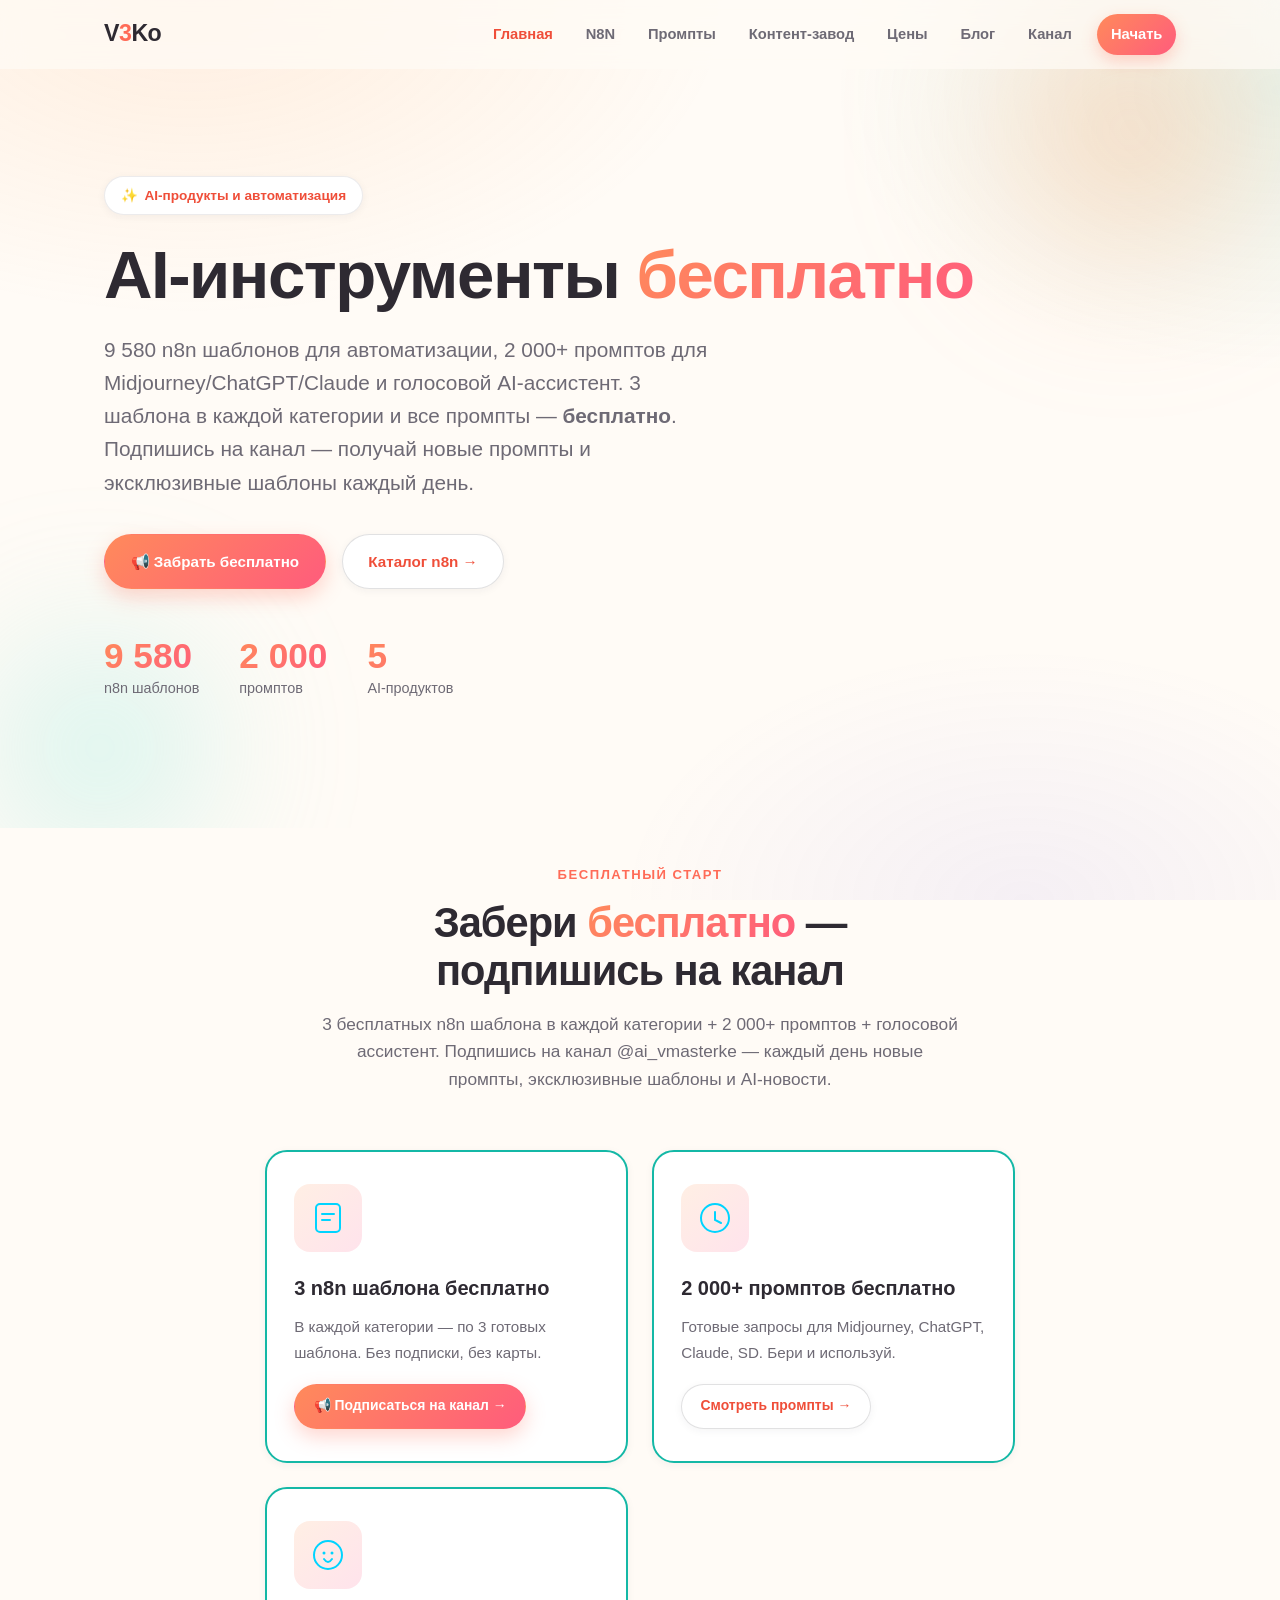
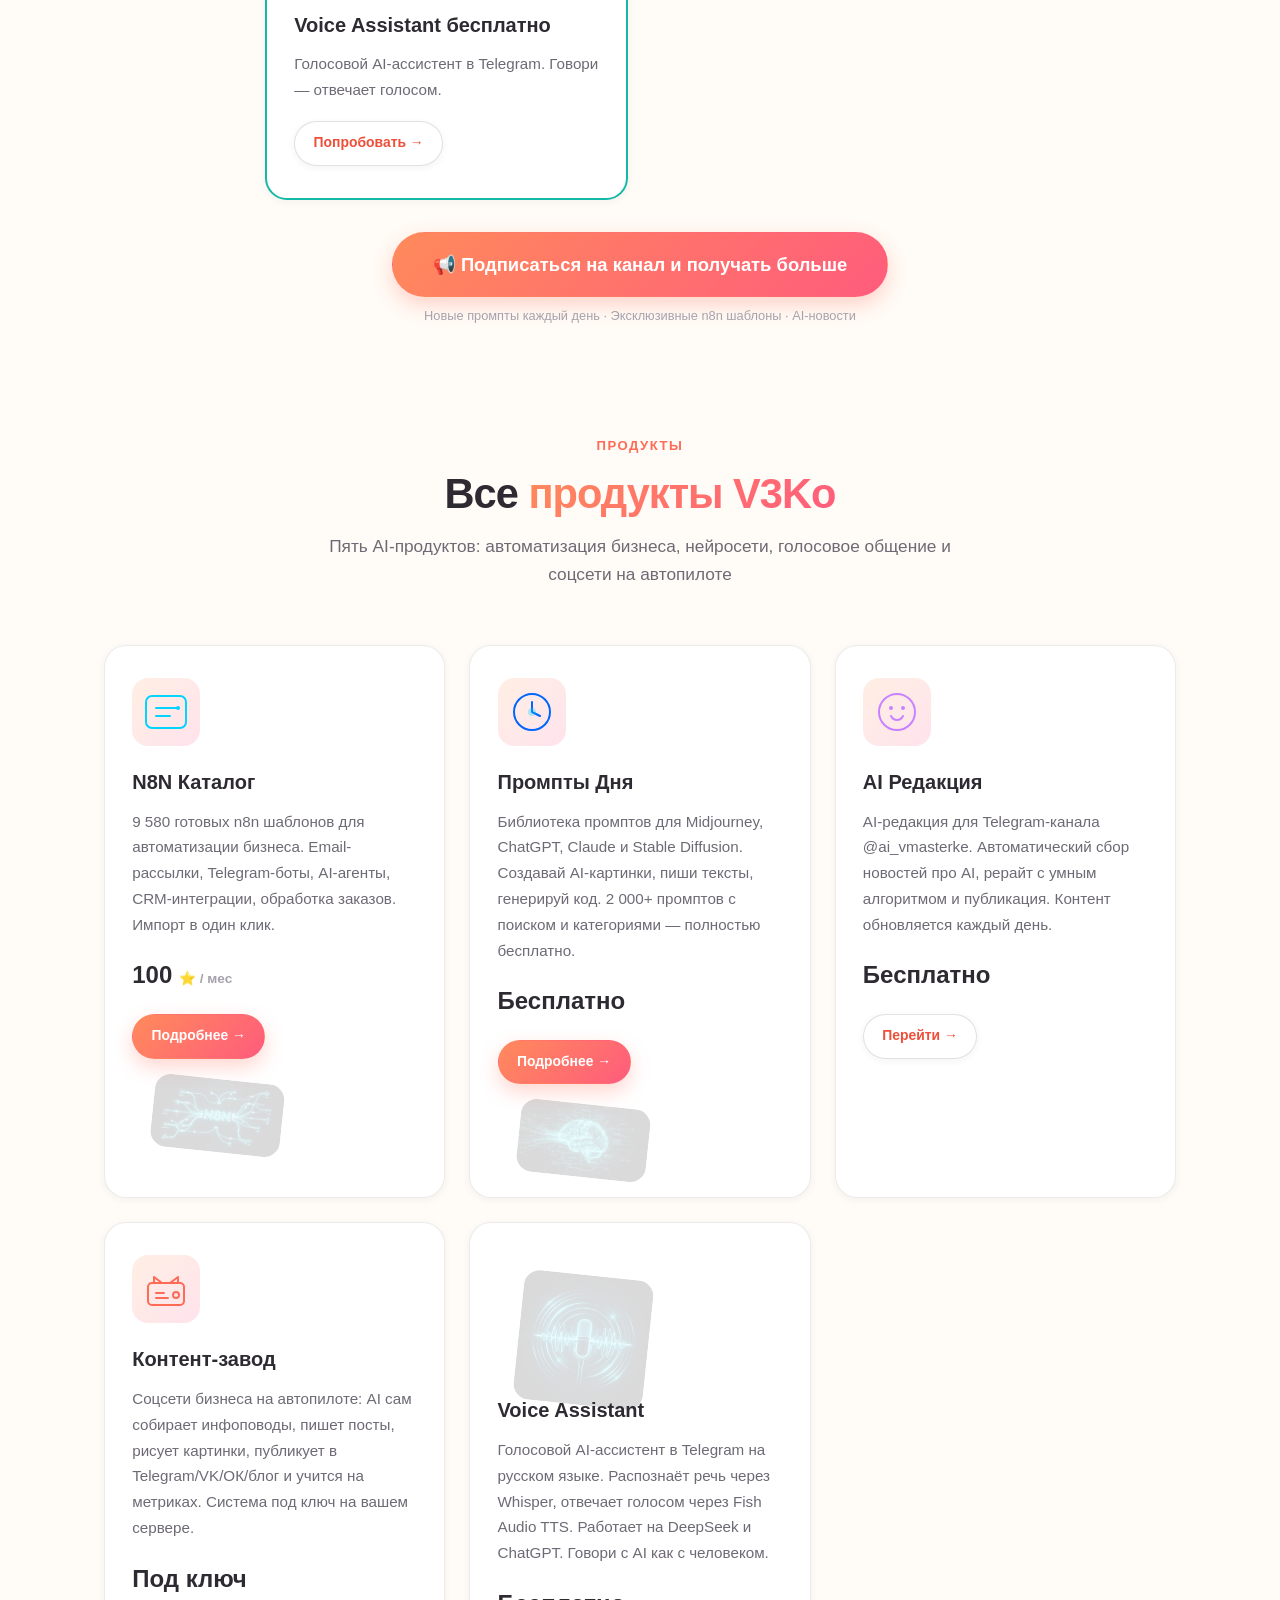
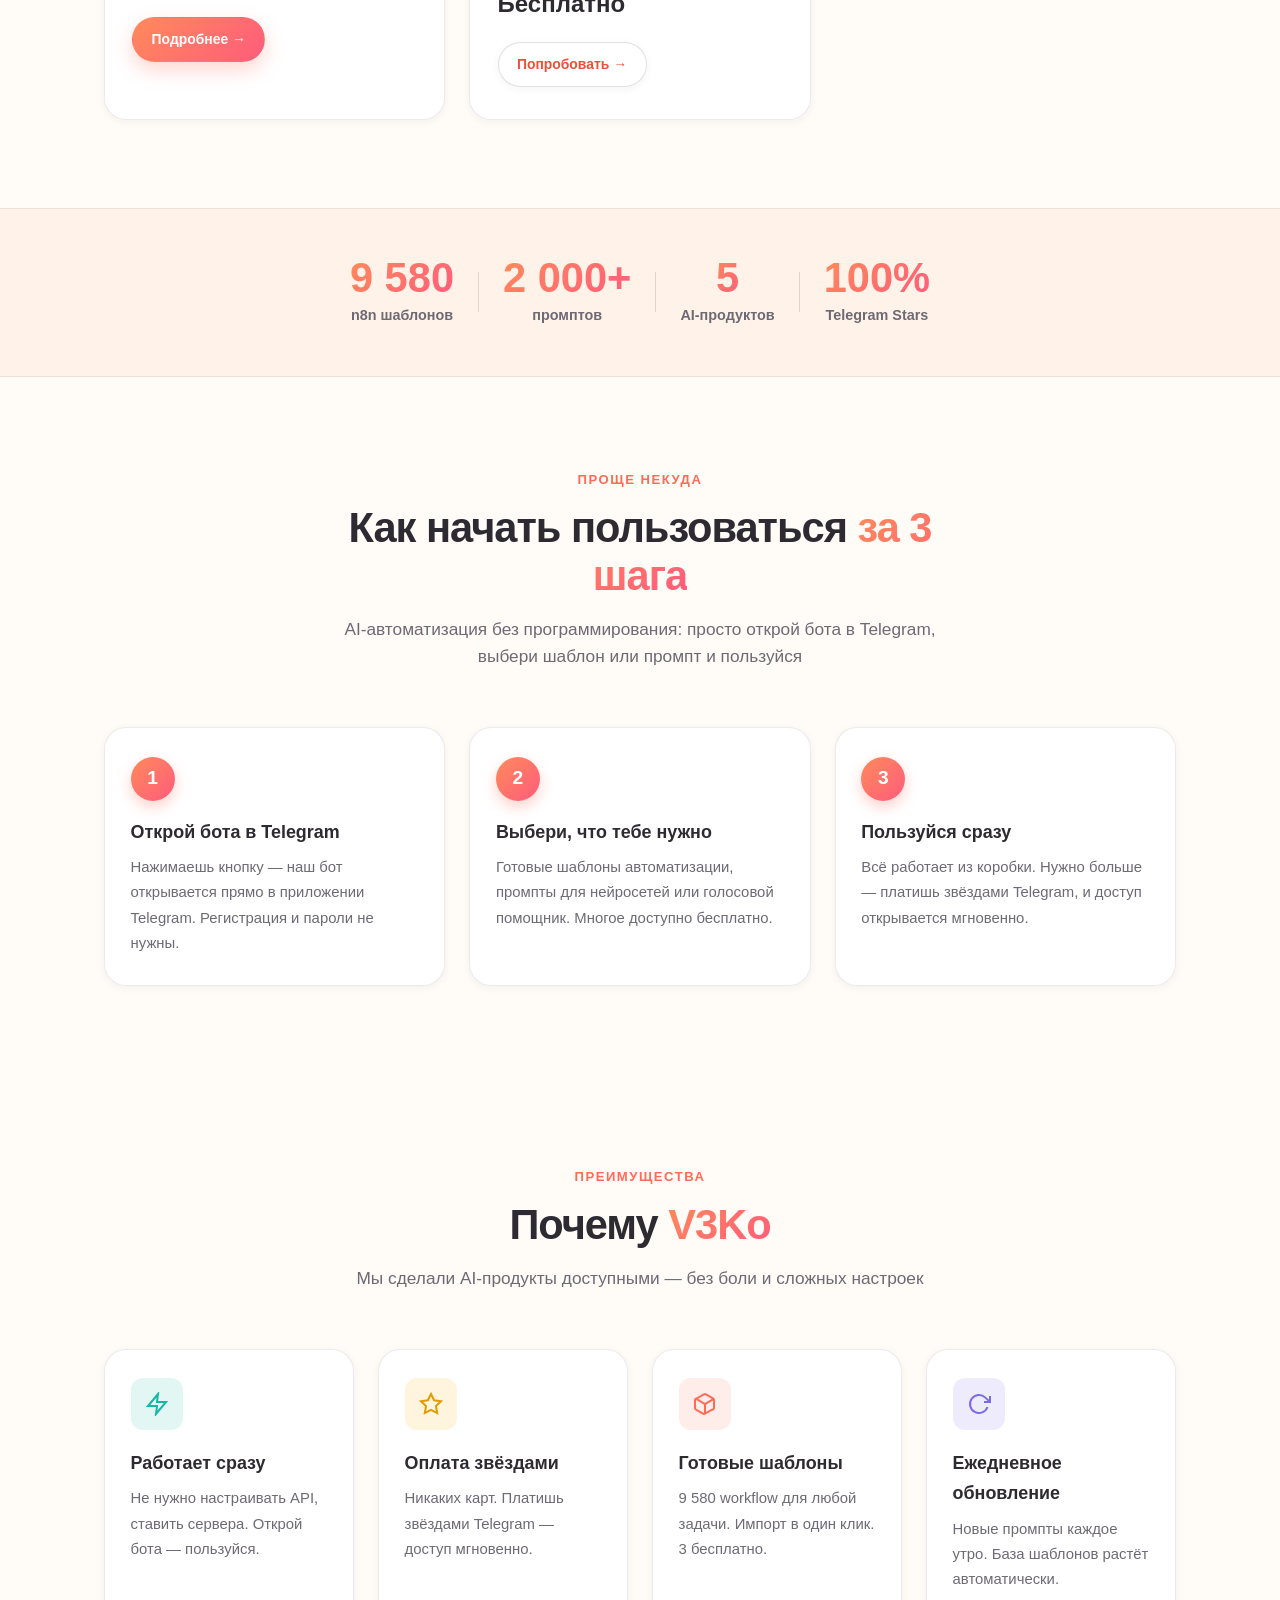
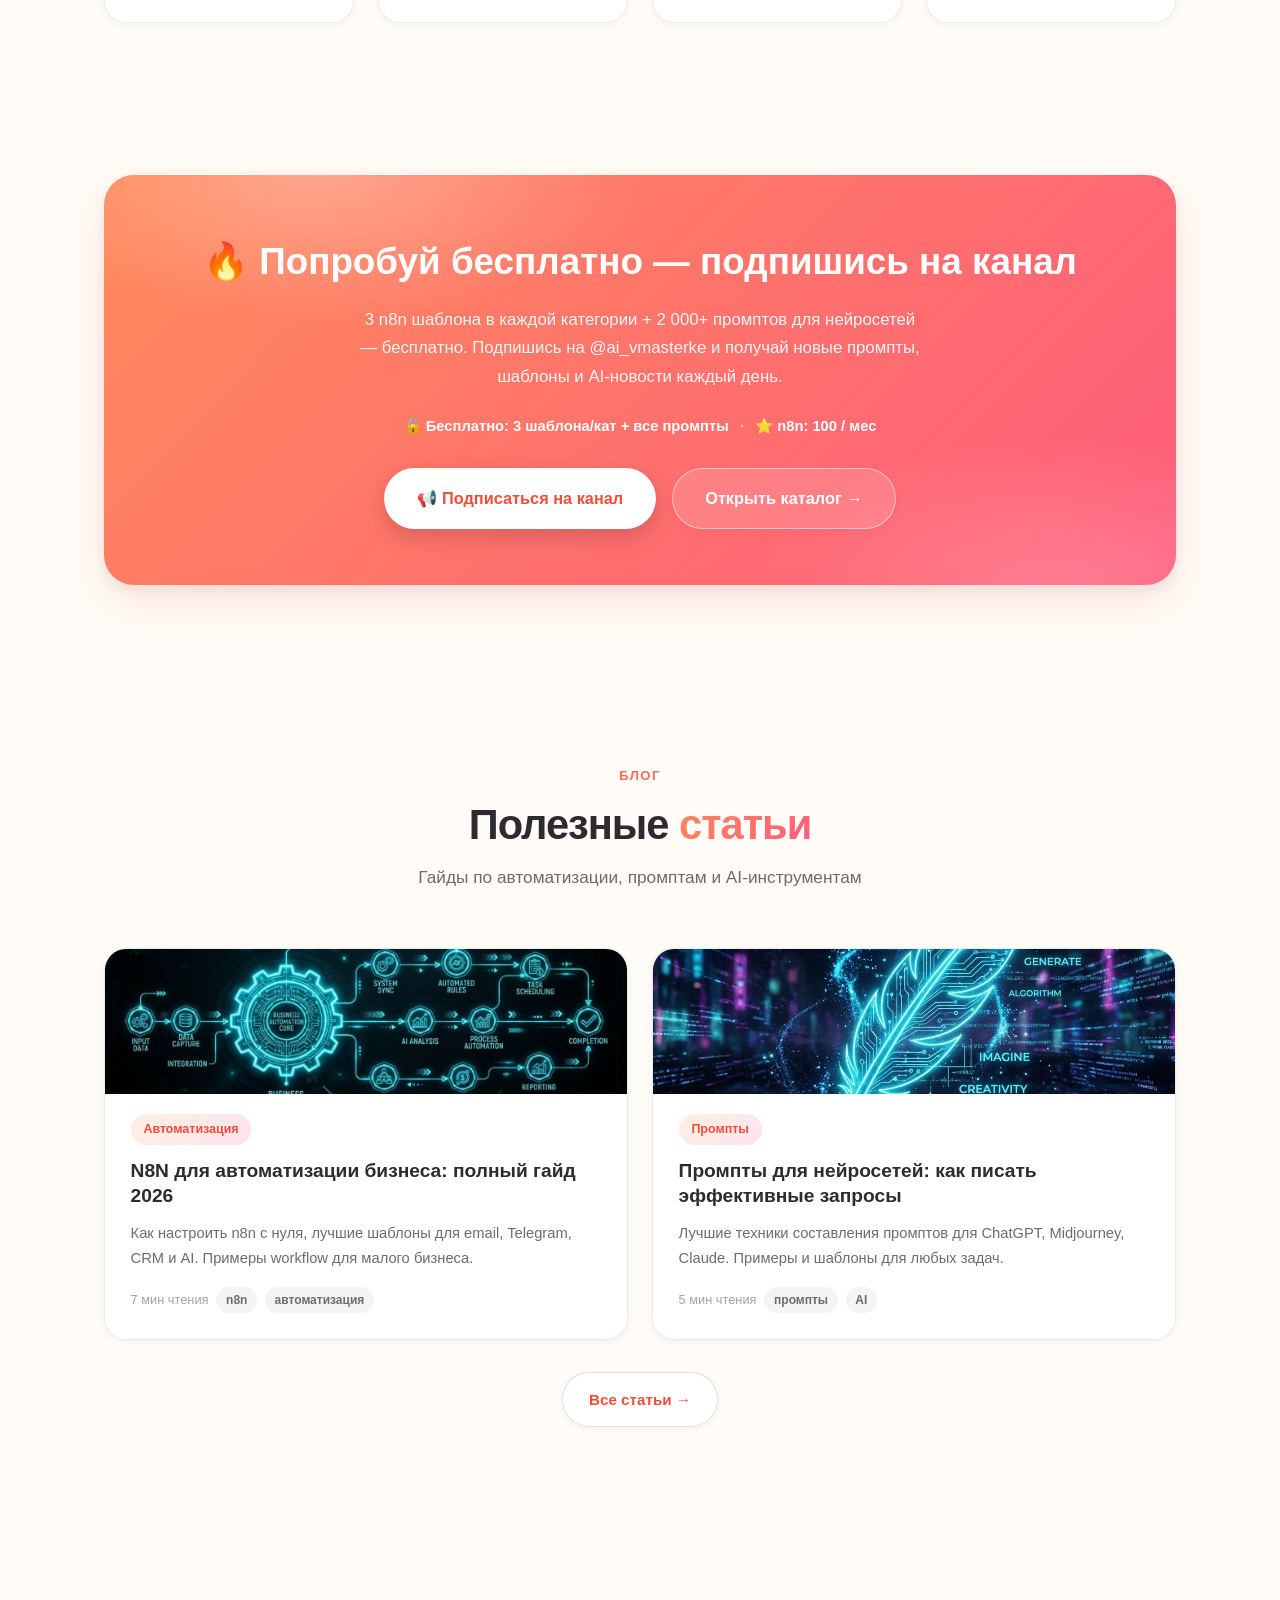
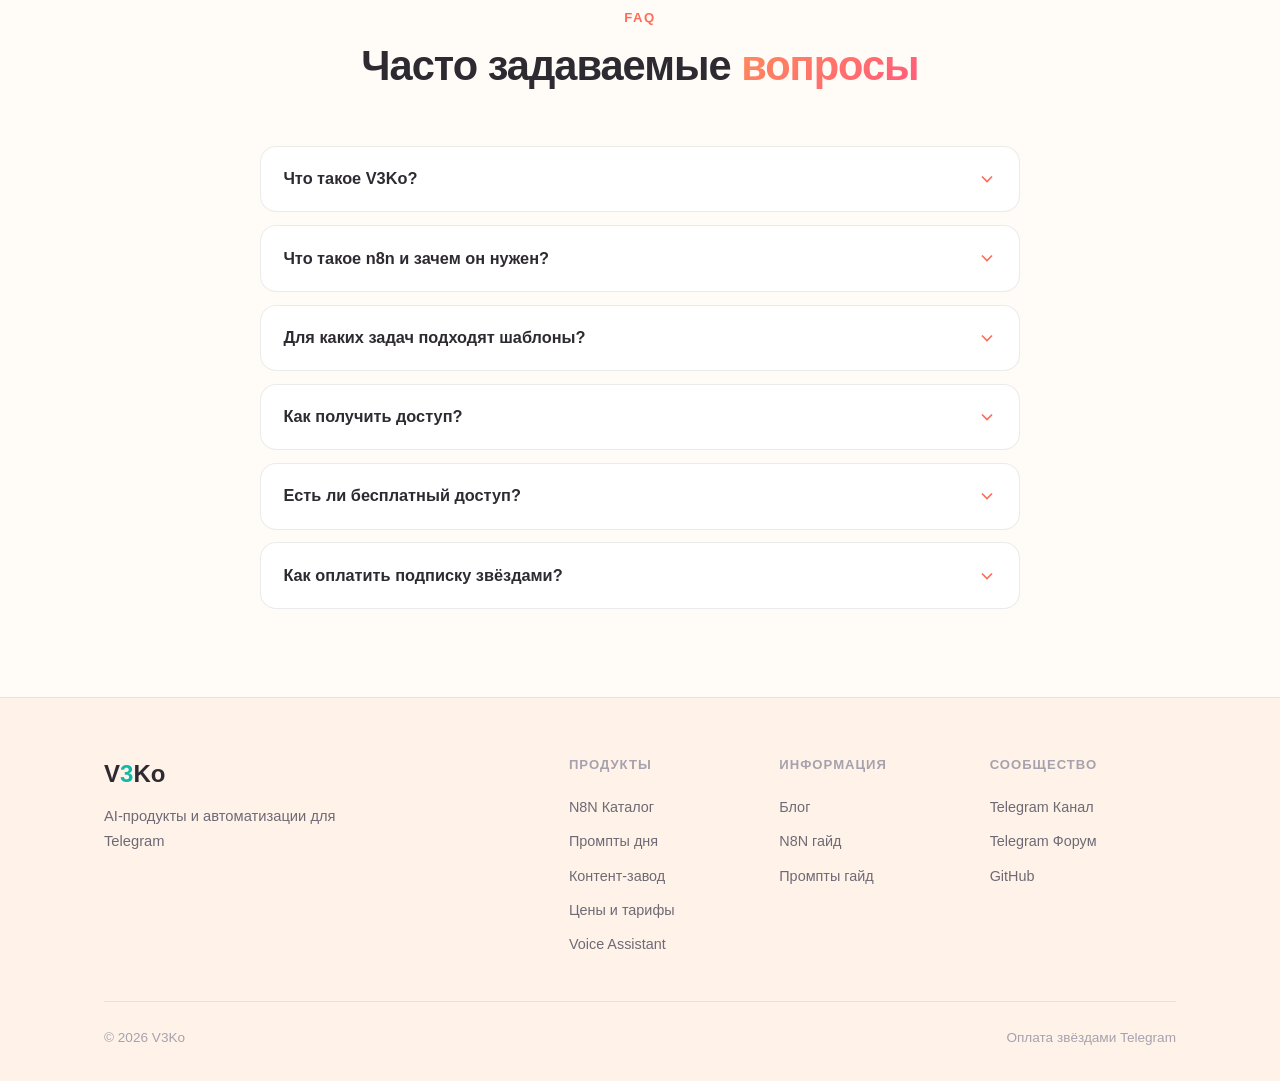
==== commit 0379e0db: "Лендинг контент-завода, og-image PNG, автогенерация блога - zavod.html: страница-витрина контент-зав" ====
--- a/index.html
+++ b/index.html
@@ -8,7 +8,7 @@
   <meta name="keywords" content="n8n шаблоны, AI автоматизация, бесплатные промпты, Telegram, нейросети, V3Ko">
   <meta property="og:title" content="V3Ko — AI-продукты и автоматизация для бизнеса">
   <meta property="og:description" content="9 580 n8n шаблонов для автоматизации бизнеса, бесплатная библиотека промптов для Midjourney и ChatGPT, голосовой AI-ассистент на русском.">
-  <meta property="og:image" content="https://v3ko.ru/public/og-image.svg">
+  <meta property="og:image" content="https://v3ko.ru/public/og-image.png">
   <meta property="og:url" content="https://v3ko.ru/">
   <meta property="og:type" content="website">
   <link rel="canonical" href="https://v3ko.ru/">
@@ -34,7 +34,7 @@
     "@context": "https://schema.org",
     "@type": "FAQPage",
     "mainEntity": [
-      {"@type":"Question","name":"Что такое V3Ko?","acceptedAnswer":{"@type":"Answer","text":"V3Ko — платформа AI-продуктов и автоматизации для Telegram. Мы предлагаем: готовые n8n шаблоны для автоматизации бизнеса (9 580 штук), ежедневные промпты для нейросетей (Midjourney, ChatGPT, Claude, Stable Diffusion), голосовой AI-ассистент на русском языке и AI-редакцию контента. Всё работает через Telegram — без установки серверов и настройки API."}},
+      {"@type":"Question","name":"Что такое V3Ko?","acceptedAnswer":{"@type":"Answer","text":"V3Ko — платформа AI-продуктов и автоматизации для Telegram. Мы предлагаем: готовые n8n шаблоны для автоматизации бизнеса (9 580 штук), ежедневные промпты для нейросетей (Midjourney, ChatGPT, Claude, Stable Diffusion), голосовой AI-ассистент на русском языке, AI-редакцию контента и контент-завод — систему ведения соцсетей бизнеса на автопилоте. Всё работает через Telegram — без установки серверов и настройки API."}},
       {"@type":"Question","name":"Что такое n8n и зачем он нужен?","acceptedAnswer":{"@type":"Answer","text":"n8n — open-source конструктор автоматизации (как Zapier, но бесплатный). Соединяет сервисы: Email → AI → Telegram → CRM → Базы данных. Наши шаблоны — готовые схемы, которые можно импортировать в свой n8n и сразу использовать."}},
       {"@type":"Question","name":"Для каких задач подходят шаблоны?","acceptedAnswer":{"@type":"Answer","text":"Email-рассылки и автоответы, обработка заказов интернет-магазинов, чат-боты с AI, генерация картинок, уведомления в Telegram/Slack, сбор данных и отчёты, интеграция CRM, парсинг сайтов, работа с документами — и многое другое."}},
       {"@type":"Question","name":"Как получить доступ?","acceptedAnswer":{"@type":"Answer","text":"Открой бота @Rob46_bot в Telegram. Там доступен каталог n8n шаблонов с поиском по 12 категориям и оплатой звёздами Telegram. Промпты для нейросетей — бесплатно на prompts.v3ko.ru. Voice Assistant @VoiceV3k_bot — бесплатно и без подписки. Никаких банковских карт, регистрации и подтверждений."}},
@@ -53,6 +53,7 @@
       <a href="/" class="active">Главная</a>
       <a href="n8n/">N8N</a>
       <a href="prompts/">Промпты</a>
+      <a href="zavod/">Контент-завод</a>
       <a href="pricing/">Цены</a>
       <a href="blog/">Блог</a>
       <a href="https://t.me/ai_vmasterke">Канал</a>
@@ -79,7 +80,7 @@
     <div class="h-st">
       <div class="hero-stat"><span class="h-st-n" data-c="9580">0</span><span class="h-st-l">n8n шаблонов</span></div>
       <div class="hero-stat"><span class="h-st-n" data-c="2000">0</span><span class="h-st-l">промптов</span><span class="h-st-p">+</span></div>
-      <div class="hero-stat"><span class="h-st-n" data-c="4">0</span><span class="h-st-l">AI-продукта</span></div>
+      <div class="hero-stat"><span class="h-st-n" data-c="5">0</span><span class="h-st-l">AI-продуктов</span></div>
     </div>
   </div>
 </section>
@@ -125,7 +126,7 @@
     <div class="sh reveal">
       <span class="sl">Продукты</span>
       <h2 class="st">Все <span class="gradient-text">продукты V3Ko</span></h2>
-      <p class="sd">Четыре AI-продукта для автоматизации бизнеса, работы с нейросетями и голосового общения — всё в Telegram</p>
+      <p class="sd">Пять AI-продуктов: автоматизация бизнеса, нейросети, голосовое общение и соцсети на автопилоте</p>
     </div>
     <div class="prod-grid">
       <div class="prod-card reveal">
@@ -152,6 +153,13 @@
         <a href="https://t.me/ai_vmasterke" class="btn btn-s btn-sm">Перейти →</a>
       </div>
       <div class="prod-card reveal">
+        <div class="icon-svg"><svg width="48" height="48" viewBox="0 0 48 48" fill="none"><rect x="6" y="18" width="36" height="22" rx="4" stroke="#FF6B57" stroke-width="2" fill="none"/><path d="M12 18v-6l8 6M28 18l8-6v6" stroke="#FF6B57" stroke-width="2" stroke-linejoin="round"/><path d="M14 28h8M14 33h12" stroke="#FF6B57" stroke-width="2" stroke-linecap="round"/><circle cx="34" cy="30" r="3" stroke="#FF6B57" stroke-width="2"/></svg></div>
+        <h3>Контент-завод</h3>
+        <p>Соцсети бизнеса на автопилоте: AI сам собирает инфоповоды, пишет посты, рисует картинки, публикует в Telegram/VK/ОК/блог и учится на метриках. Система под ключ на вашем сервере.</p>
+        <div class="price">Под ключ</div>
+        <a href="zavod/" class="btn btn-p btn-sm">Подробнее →</a>
+      </div>
+      <div class="prod-card reveal">
         <div class="prod-card-voice-deco"><img src="public/hero-voice.jpg" alt="Голосовой AI ассистент микрофон" loading="lazy"></div>
         <h3>Voice Assistant</h3>
         <p>Голосовой AI-ассистент в Telegram на русском языке. Распознаёт речь через Whisper, отвечает голосом через Fish Audio TTS. Работает на DeepSeek и ChatGPT. Говори с AI как с человеком.</p>
@@ -170,7 +178,7 @@
       <div class="sdv"></div>
       <div class="si"><span class="sn gradient-text">2 000+</span><span class="sd2">промптов</span></div>
       <div class="sdv"></div>
-      <div class="si"><span class="sn gradient-text">4</span><span class="sd2">AI-продукта</span></div>
+      <div class="si"><span class="sn gradient-text">5</span><span class="sd2">AI-продуктов</span></div>
       <div class="sdv"></div>
       <div class="si"><span class="sn gradient-text">100%</span><span class="sd2">Telegram Stars</span></div>
     </div>
@@ -314,7 +322,7 @@
     <div class="fq-l reveal">
       <details class="fq-i">
         <summary><span class="fq-q">Что такое V3Ko?</span><span class="fq-c"><svg width="20" height="20" viewBox="0 0 24 24" fill="none" stroke="currentColor" stroke-width="2"><polyline points="6 9 12 15 18 9"/></svg></span></summary>
-        <div class="fq-a"><p>V3Ko — платформа AI-продуктов и автоматизации для Telegram. Мы предлагаем: готовые n8n шаблоны для автоматизации бизнеса (9 580 штук), ежедневные промпты для нейросетей (Midjourney, ChatGPT, Claude, Stable Diffusion), голосовой AI-ассистент на русском языке и AI-редакцию контента. Всё работает через Telegram — без установки серверов и настройки API.</p></div>
+        <div class="fq-a"><p>V3Ko — платформа AI-продуктов и автоматизации для Telegram. Мы предлагаем: готовые n8n шаблоны для автоматизации бизнеса (9 580 штук), ежедневные промпты для нейросетей (Midjourney, ChatGPT, Claude, Stable Diffusion), голосовой AI-ассистент на русском языке, AI-редакцию контента и контент-завод — систему ведения соцсетей бизнеса на автопилоте. Всё работает через Telegram — без установки серверов и настройки API.</p></div>
       </details>
       <details class="fq-i">
         <summary><span class="fq-q">Что такое n8n и зачем он нужен?</span><span class="fq-c"><svg width="20" height="20" viewBox="0 0 24 24" fill="none" stroke="currentColor" stroke-width="2"><polyline points="6 9 12 15 18 9"/></svg></span></summary>
@@ -353,6 +361,7 @@
           <h5>Продукты</h5>
           <a href="n8n/">N8N Каталог</a>
           <a href="prompts/">Промпты дня</a>
+          <a href="zavod/">Контент-завод</a>
           <a href="pricing/">Цены и тарифы</a>
           <a href="https://t.me/VoiceV3k_bot">Voice Assistant</a>
         </div>
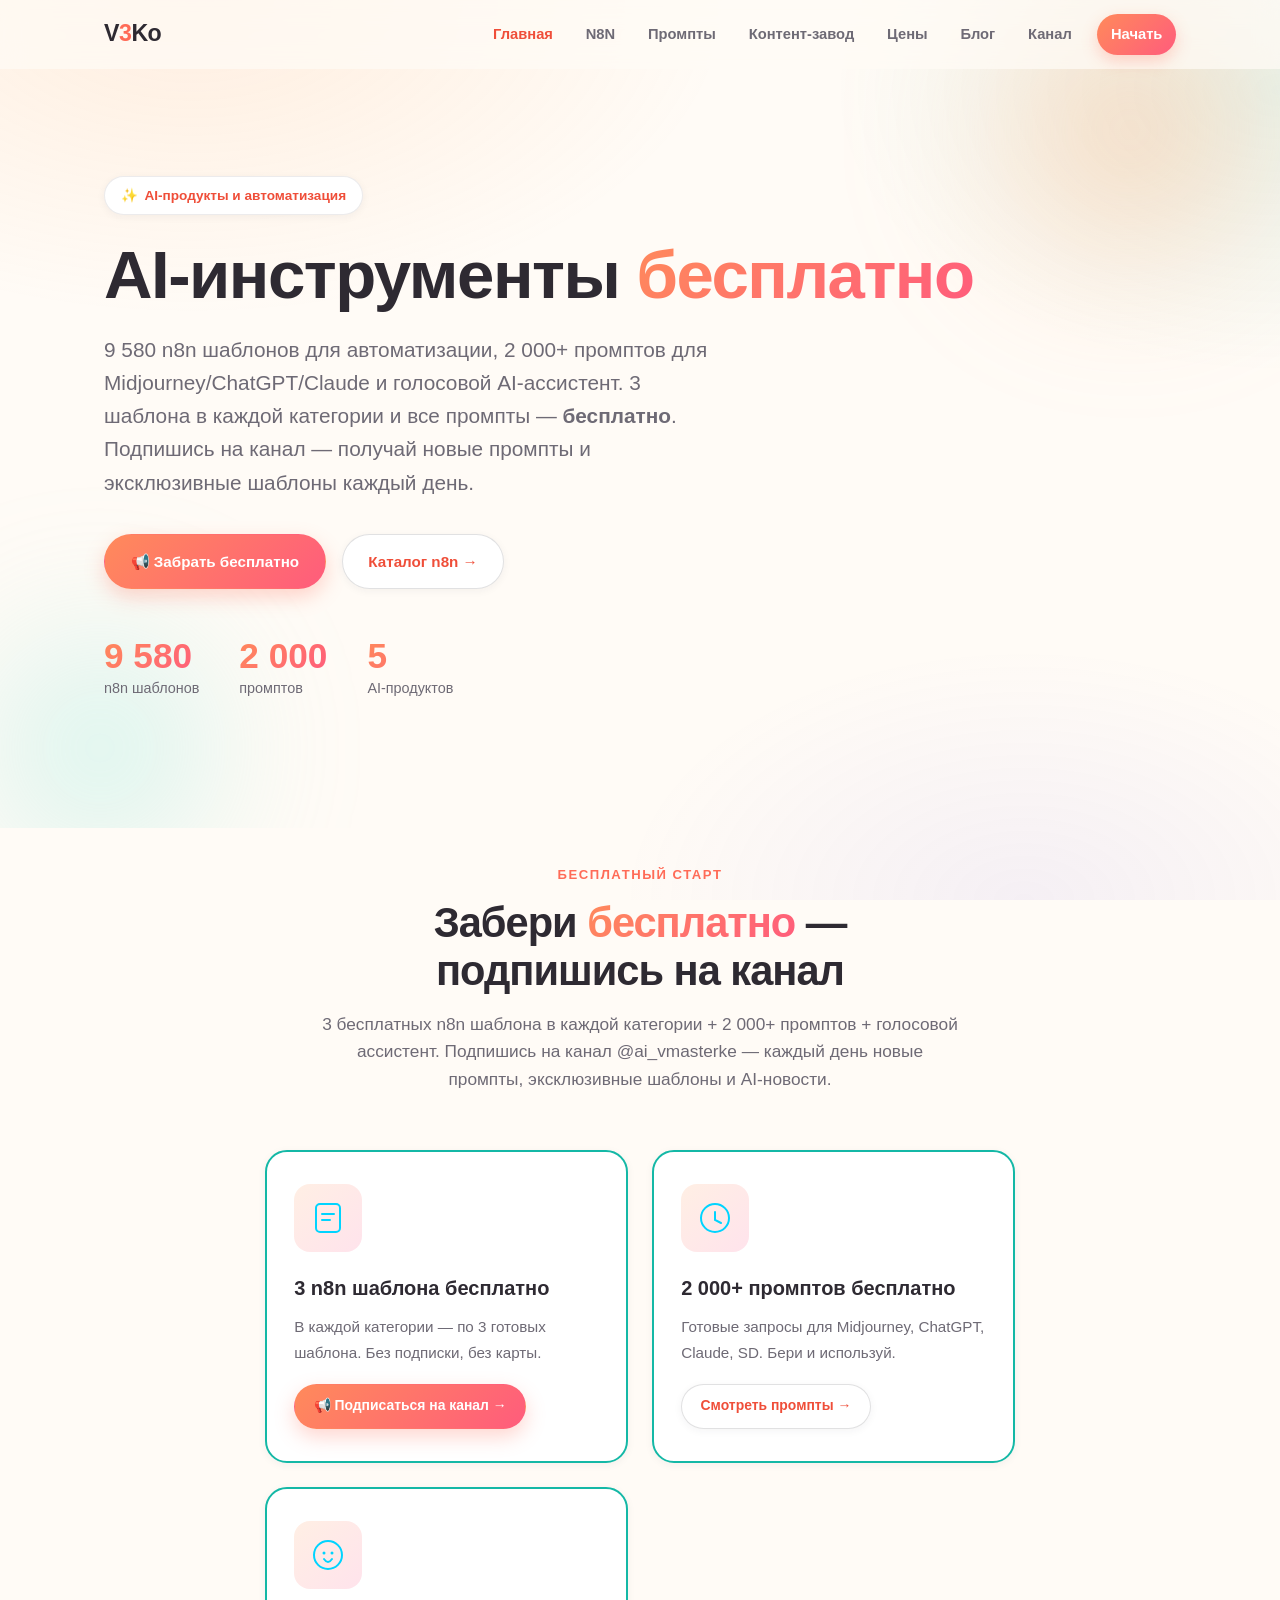
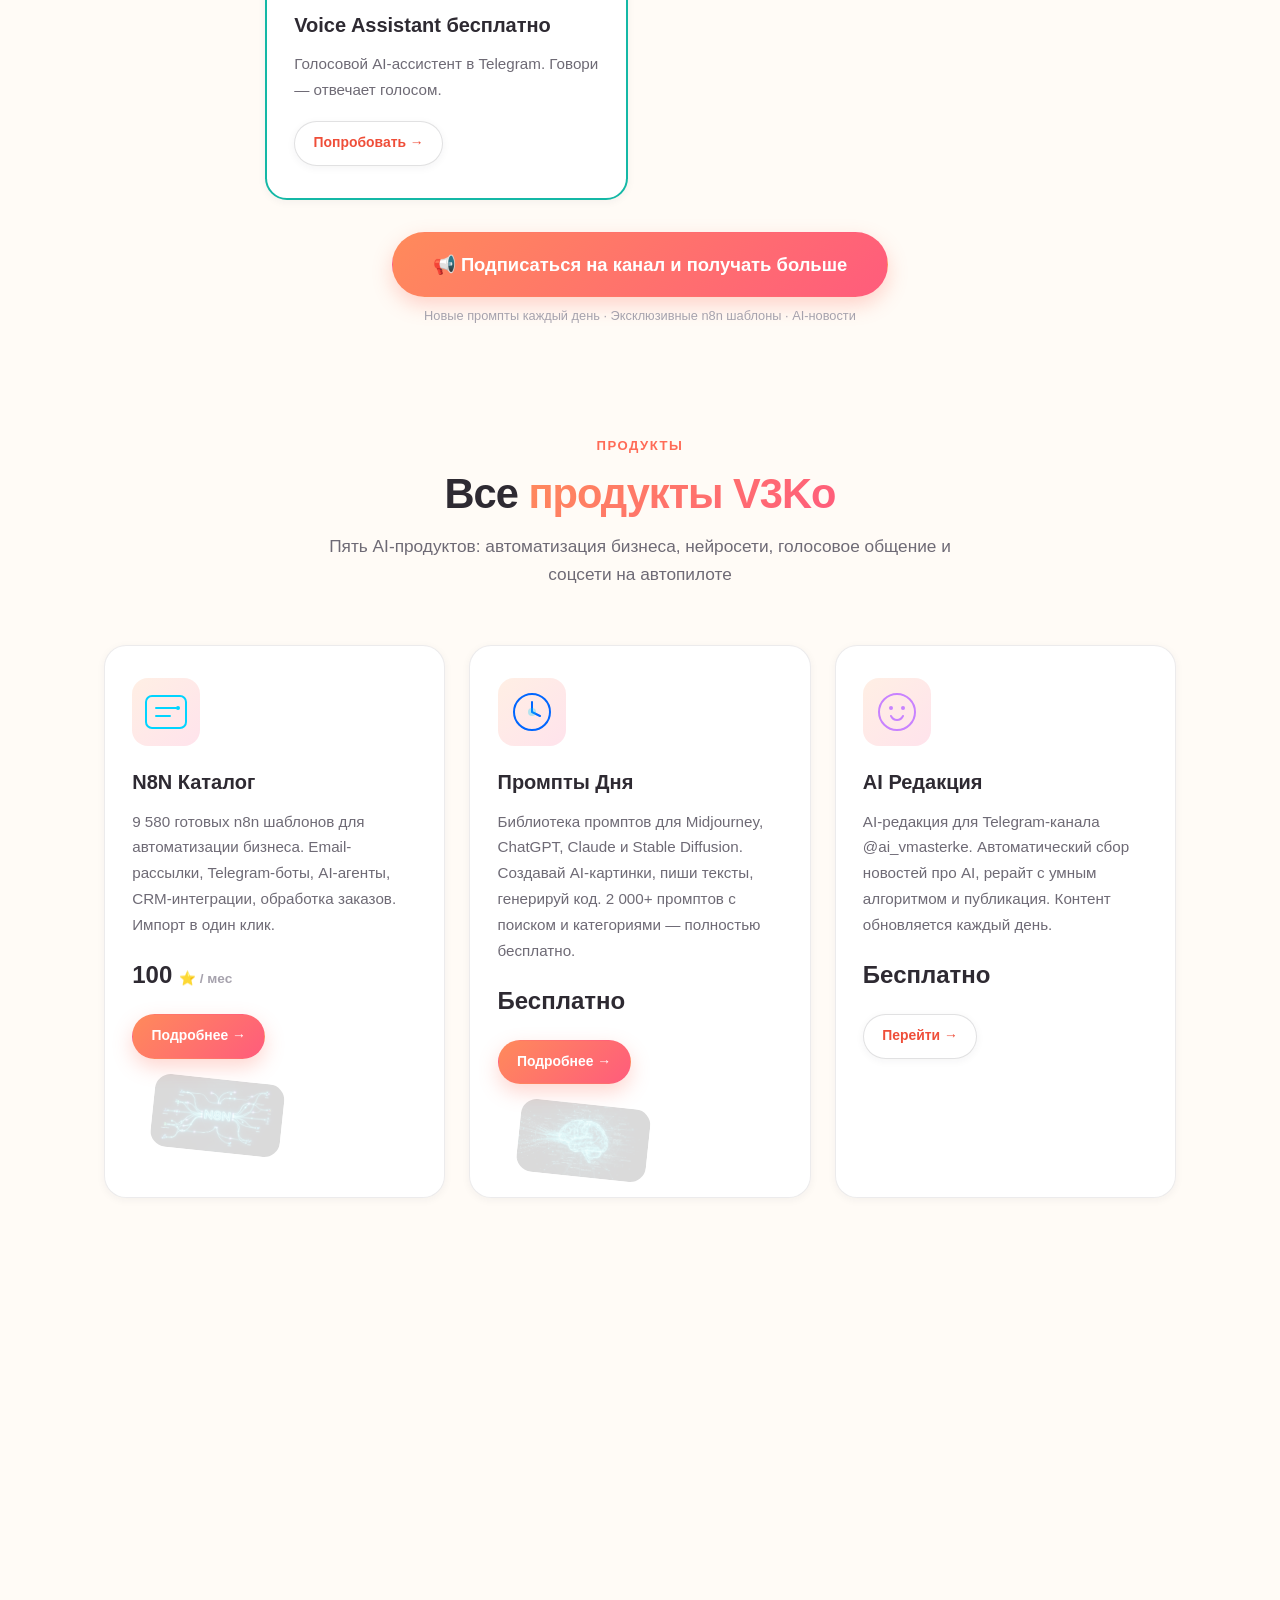
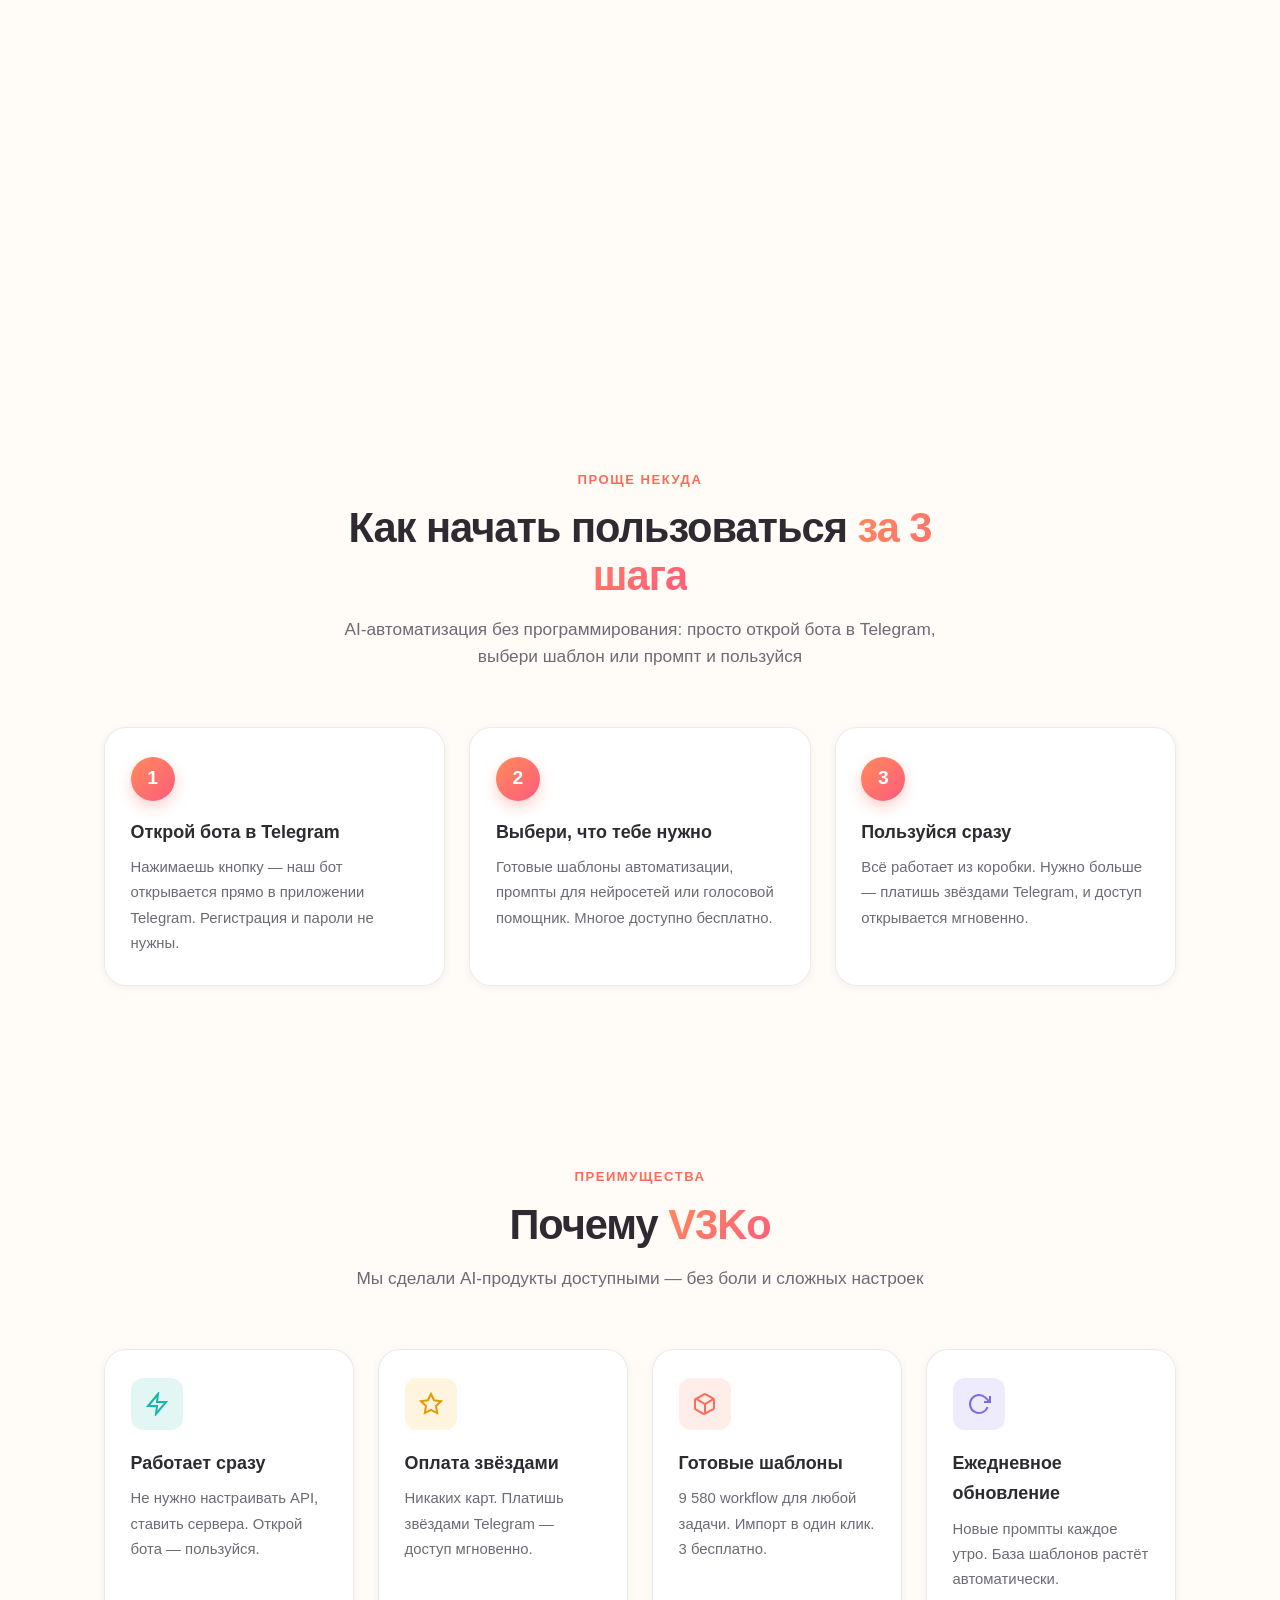
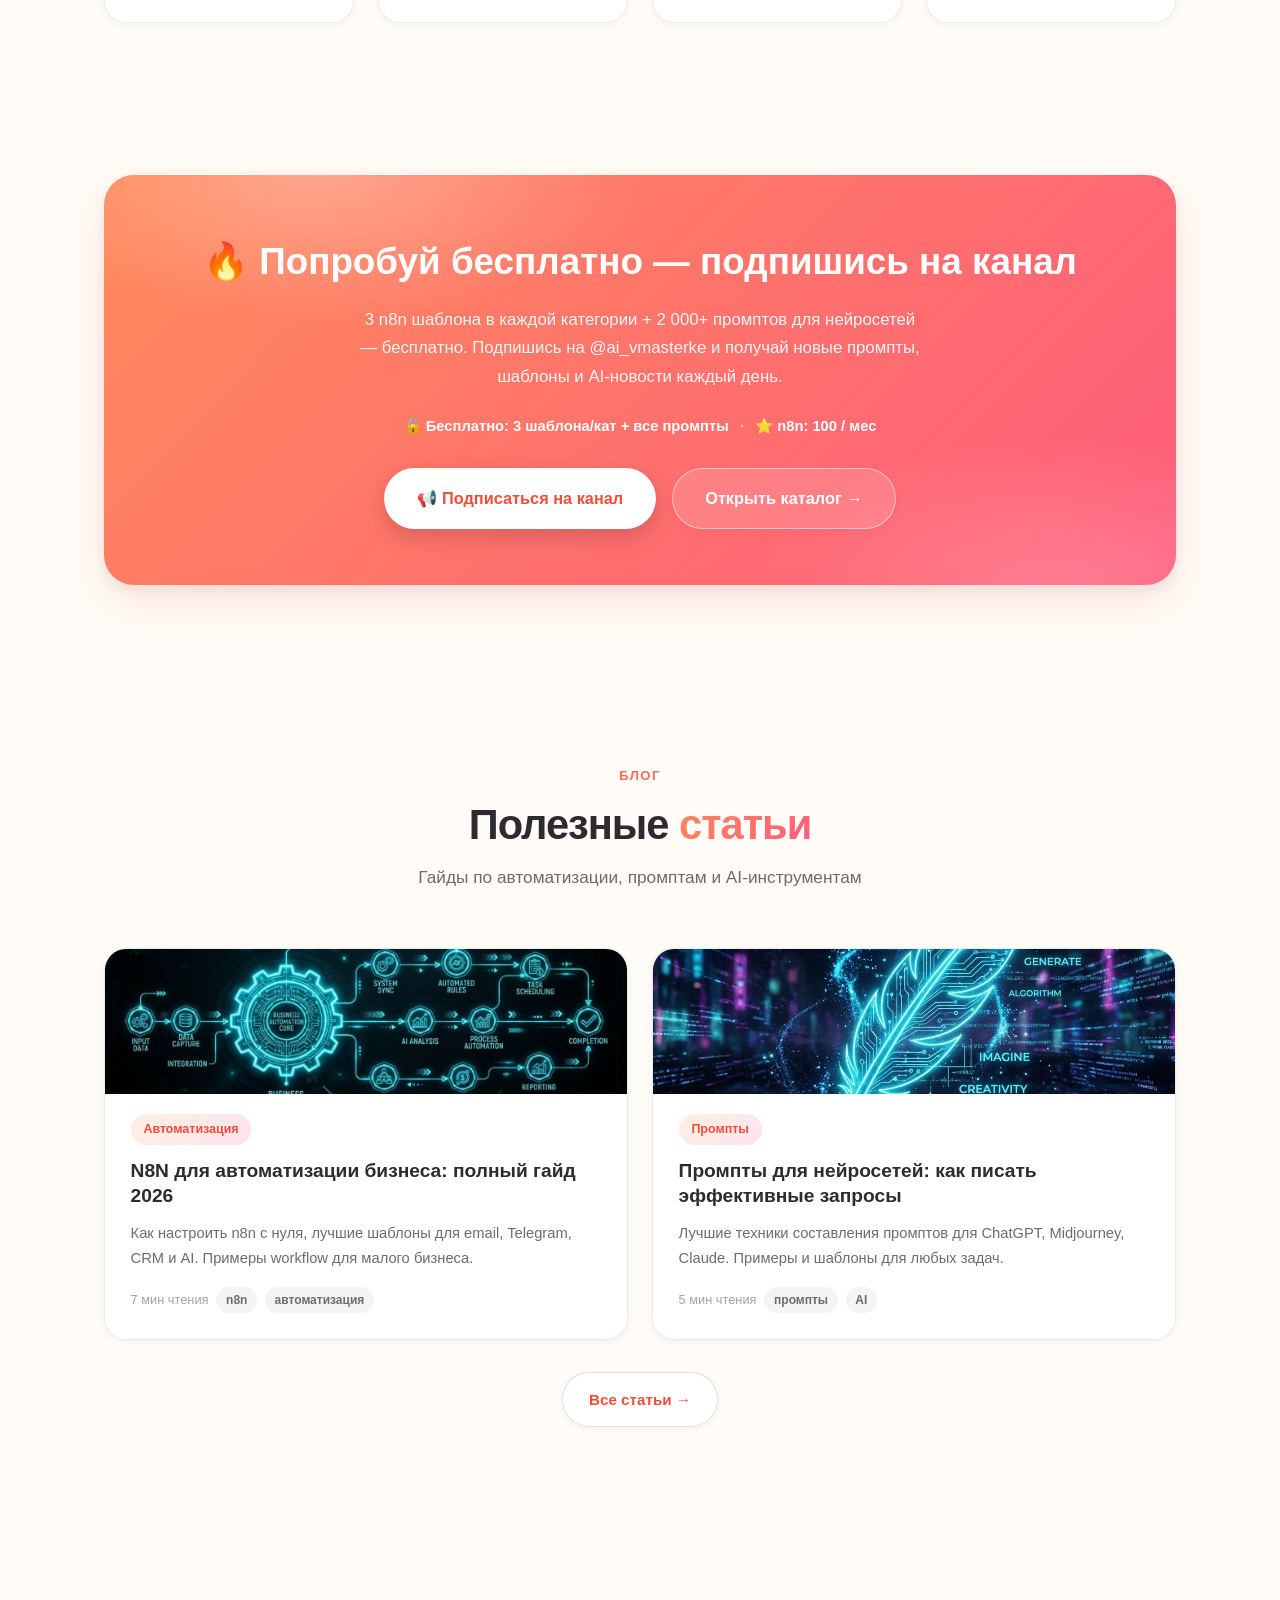
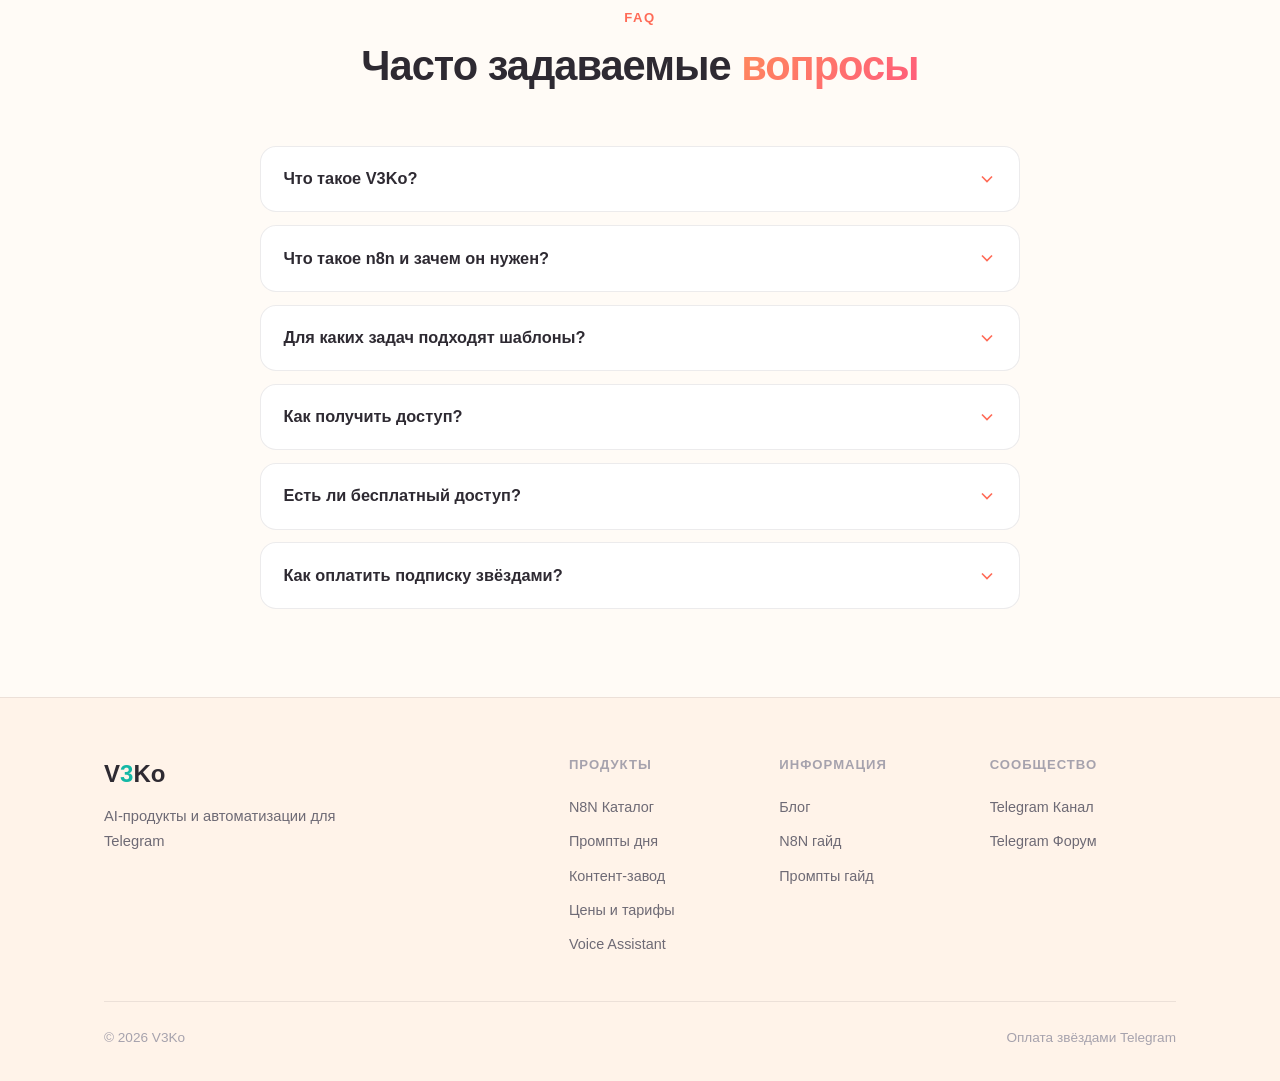
==== commit c404819e: "Убрать ссылку на GitHub из футера всех страниц и шаблона blog_gen Co-Authored-By: Claude Fable 5 <no" ====
--- a/index.html
+++ b/index.html
@@ -375,7 +375,6 @@
           <h5>Сообщество</h5>
           <a href="https://t.me/ai_vmasterke">Telegram Канал</a>
           <a href="https://t.me/vmasterke">Telegram Форум</a>
-          <a href="https://github.com/manoliur">GitHub</a>
         </div>
       </div>
     </div>
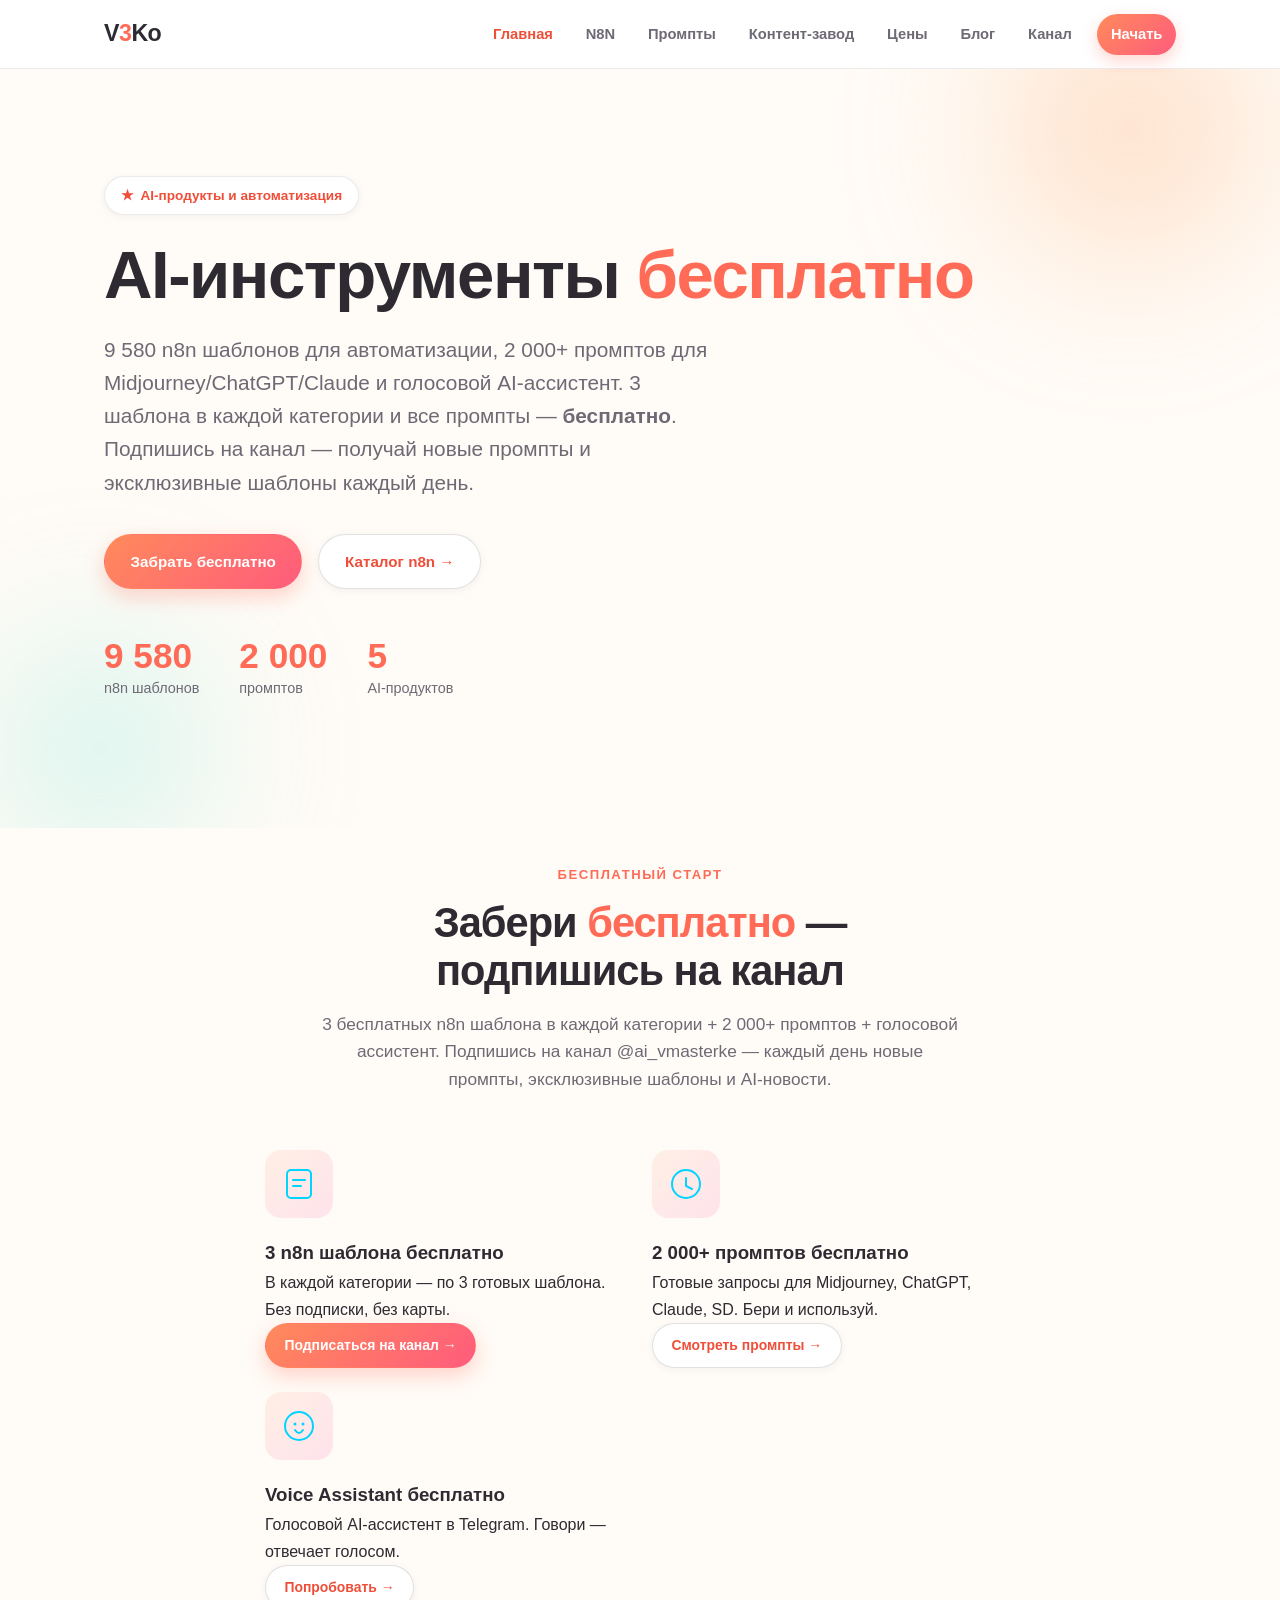
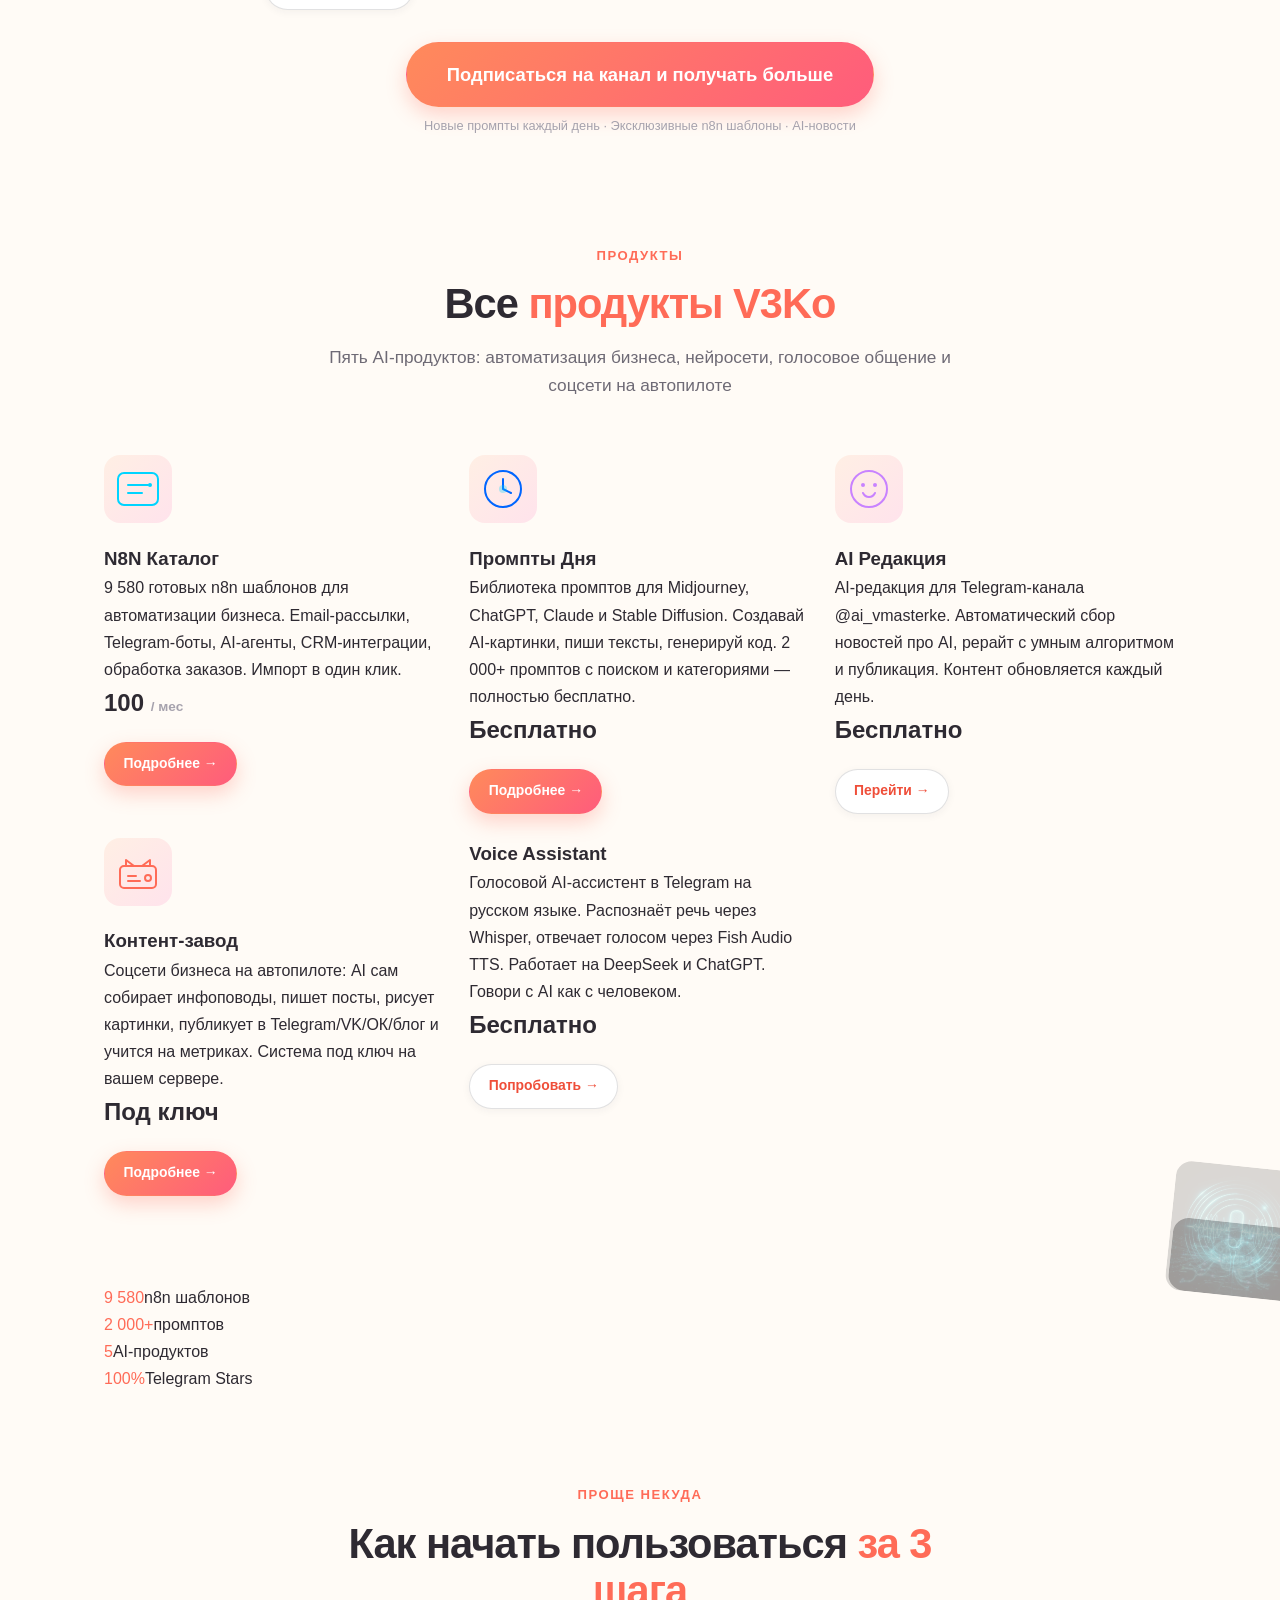
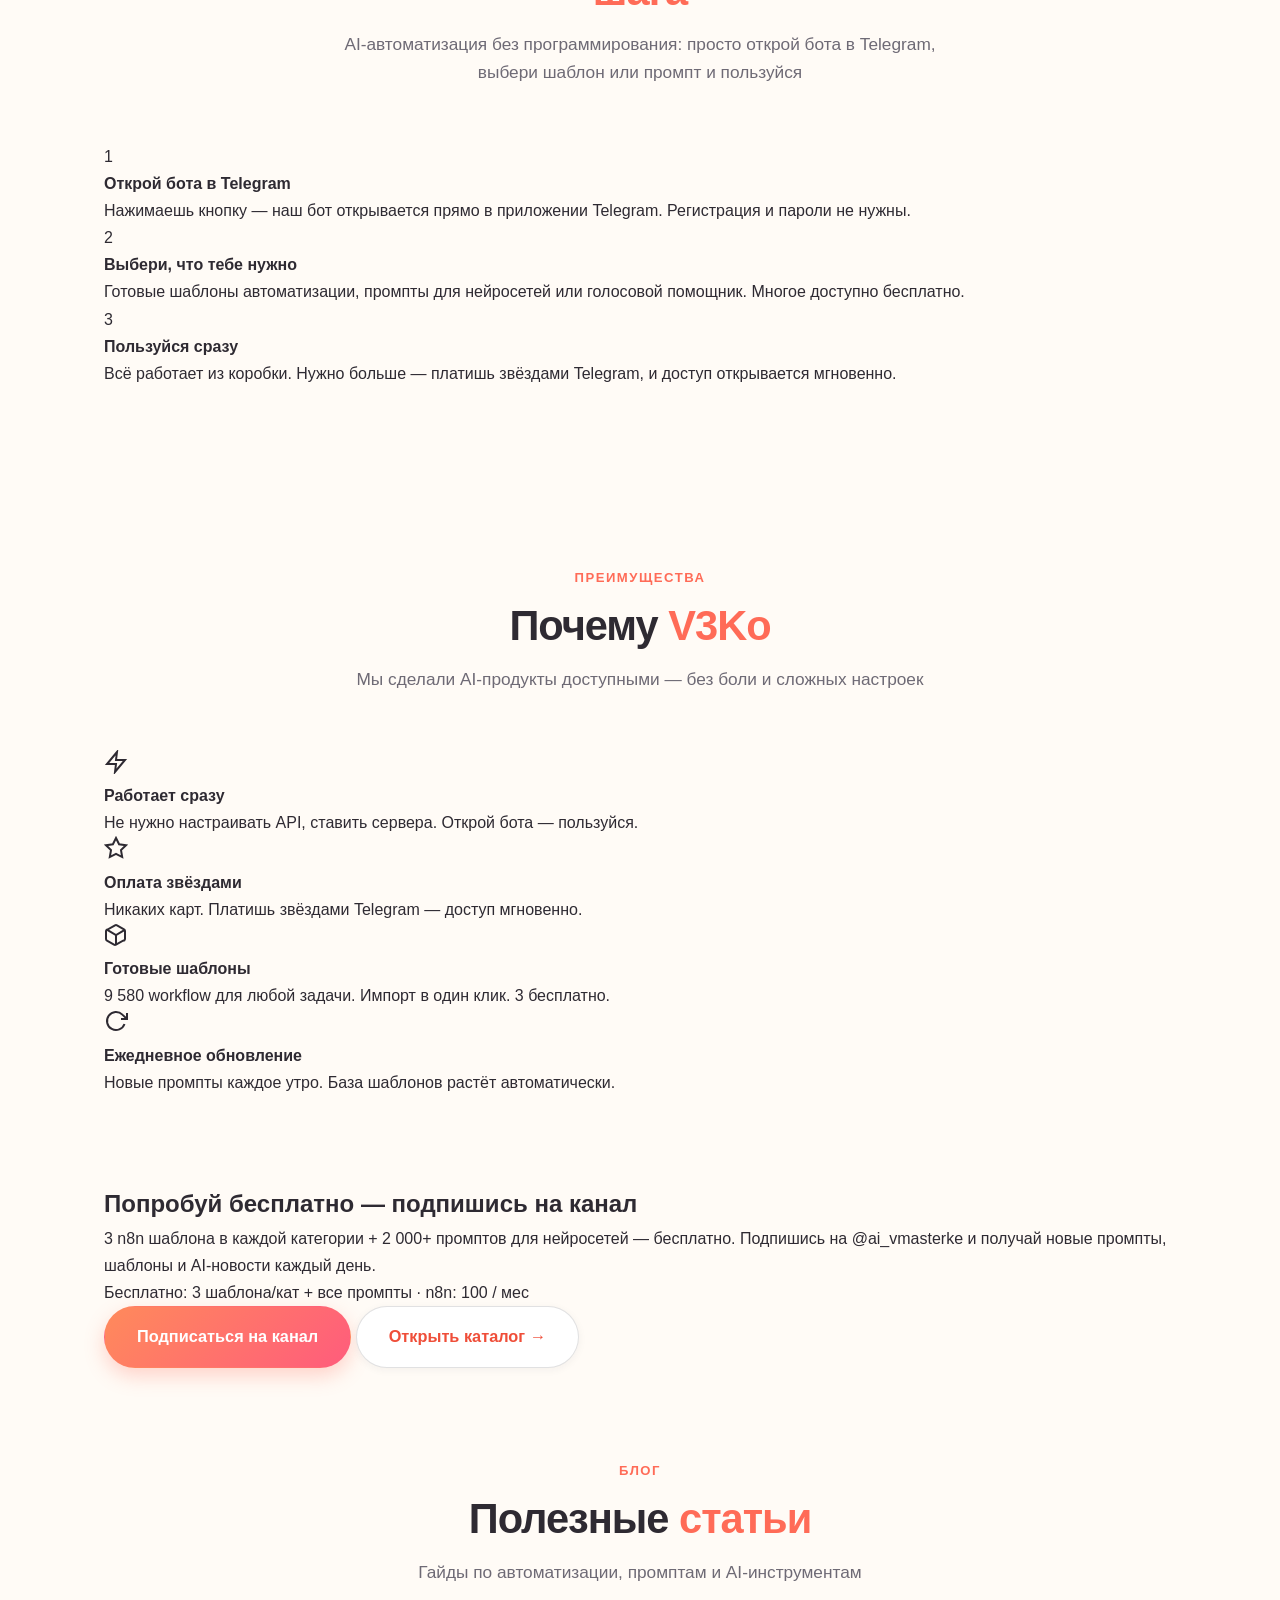
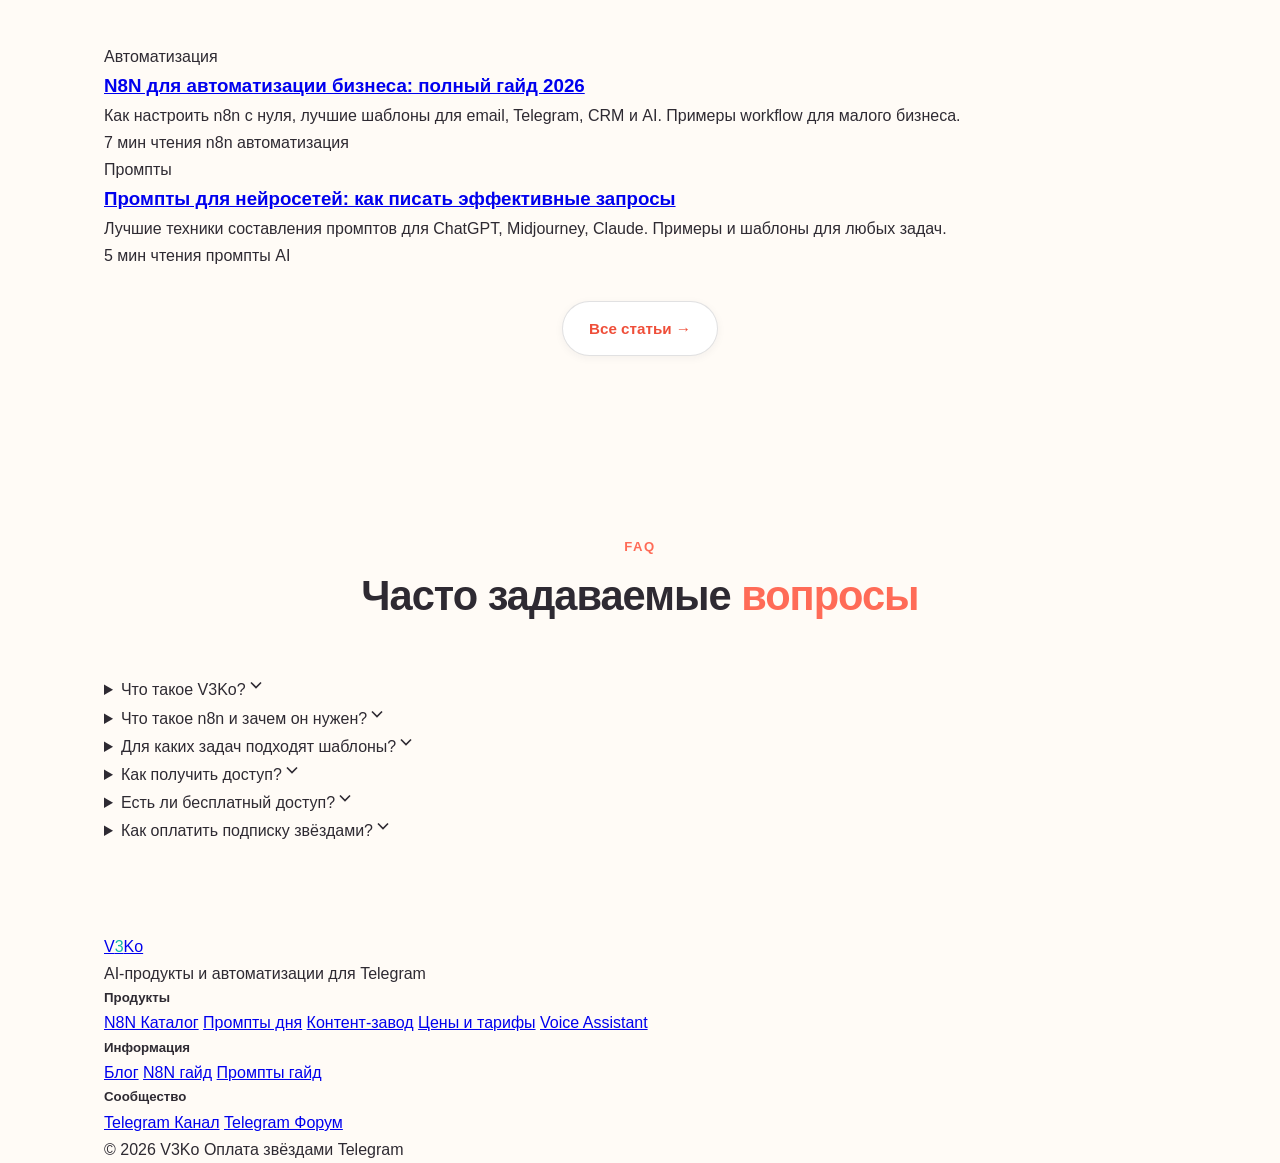
==== commit 538cc49f: "Kill AI slop: remove emoji, glassmorphism, gradient text, atmospheric gradients. Solid surfaces, cle" ====
--- a/index.html
+++ b/index.html
@@ -74,7 +74,7 @@
     <h1 class="hero-t">AI-инструменты <span class="gradient-text">бесплатно</span></h1>
     <p class="hero-s">9 580 n8n шаблонов для автоматизации, 2 000+ промптов для Midjourney/ChatGPT/Claude и голосовой AI-ассистент. 3 шаблона в каждой категории и все промпты — <strong>бесплатно</strong>. Подпишись на канал — получай новые промпты и эксклюзивные шаблоны каждый день.</p>
     <div class="h-a">
-      <a href="https://t.me/ai_vmasterke" class="btn btn-p">📢 Забрать бесплатно</a>
+      <a href="https://t.me/ai_vmasterke" class="btn btn-p"> Забрать бесплатно</a>
       <a href="n8n/" class="btn btn-s">Каталог n8n →</a>
     </div>
     <div class="h-st">
@@ -98,7 +98,7 @@
         <div class="icon-svg"><svg width="40" height="40" viewBox="0 0 40 40" fill="none"><rect x="8" y="6" width="24" height="28" rx="4" stroke="#00d4ff" stroke-width="2" fill="none"/><path d="M14 16h12M14 22h8" stroke="#00d4ff" stroke-width="2" stroke-linecap="round"/></svg></div>
         <h3>3 n8n шаблона бесплатно</h3>
         <p>В каждой категории — по 3 готовых шаблона. Без подписки, без карты.</p>
-        <a href="https://t.me/ai_vmasterke" class="btn btn-p btn-sm">📢 Подписаться на канал →</a>
+        <a href="https://t.me/ai_vmasterke" class="btn btn-p btn-sm"> Подписаться на канал →</a>
       </div>
       <div class="prod-card reveal" style="border-color:var(--cyan);border-width:2px">
         <div class="icon-svg"><svg width="40" height="40" viewBox="0 0 40 40" fill="none"><circle cx="20" cy="20" r="14" stroke="#00d4ff" stroke-width="2" fill="none"/><path d="M20 14v8l6 3" stroke="#00d4ff" stroke-width="2" stroke-linecap="round"/></svg></div>
@@ -114,7 +114,7 @@
       </div>
     </div>
     <div class="reveal" style="text-align:center;margin-top:2rem">
-      <a href="https://t.me/ai_vmasterke" class="btn btn-p btn-l" style="font-size:1.15rem;padding:1rem 2.5rem">📢 Подписаться на канал и получать больше</a>
+      <a href="https://t.me/ai_vmasterke" class="btn btn-p btn-l" style="font-size:1.15rem;padding:1rem 2.5rem"> Подписаться на канал и получать больше</a>
       <p style="color:var(--text3);font-size:.8rem;margin-top:.5rem">Новые промпты каждый день · Эксклюзивные n8n шаблоны · AI-новости</p>
     </div>
   </div>
@@ -133,7 +133,7 @@
         <div class="icon-svg"><svg width="48" height="48" viewBox="0 0 48 48" fill="none"><rect x="4" y="8" width="40" height="32" rx="6" stroke="#00d4ff" stroke-width="2" fill="none"/><path d="M14 20h20M14 28h14" stroke="#00d4ff" stroke-width="2" stroke-linecap="round"/><circle cx="36" cy="20" r="2" fill="#00d4ff"/></svg></div>
         <h3>N8N Каталог</h3>
         <p>9 580 готовых n8n шаблонов для автоматизации бизнеса. Email-рассылки, Telegram-боты, AI-агенты, CRM-интеграции, обработка заказов. Импорт в один клик.</p>
-        <div class="price">100 <span style="font-size:.85rem;color:#ffd700">⭐</span><span class="price-sub"> / мес</span></div>
+        <div class="price">100 <span style="font-size:.85rem;color:#ffd700"></span><span class="price-sub"> / мес</span></div>
         <a href="n8n/" class="btn btn-p btn-sm">Подробнее →</a>
         <div class="prod-card-illustration"><img src="public/hero-n8n.jpg" alt="N8N шаблоны для автоматизации workflow" loading="lazy"></div>
       </div>
@@ -260,15 +260,15 @@
     <div class="cta-c">
       <div class="cta-g"></div>
       <div class="cta-z">
-        <h2 class="cta-t">🔥 Попробуй бесплатно — подпишись на канал</h2>
+        <h2 class="cta-t"> Попробуй бесплатно — подпишись на канал</h2>
         <p class="cta-d">3 n8n шаблона в каждой категории + 2 000+ промптов для нейросетей — бесплатно. Подпишись на @ai_vmasterke и получай новые промпты, шаблоны и AI-новости каждый день.</p>
         <div class="cta-pr">
-          <span>🔓 Бесплатно: 3 шаблона/кат + все промпты</span>
+          <span> Бесплатно: 3 шаблона/кат + все промпты</span>
           <span class="cta-dot">·</span>
-          <span>⭐ n8n: 100 / мес</span>
+          <span> n8n: 100 / мес</span>
         </div>
         <div class="cta-ac">
-          <a href="https://t.me/ai_vmasterke" class="btn btn-p btn-l">📢 Подписаться на канал</a>
+          <a href="https://t.me/ai_vmasterke" class="btn btn-p btn-l"> Подписаться на канал</a>
           <a href="https://t.me/Rob46_bot" class="btn btn-s btn-l">Открыть каталог →</a>
         </div>
       </div>
--- a/css/style.css
+++ b/css/style.css
@@ -65,17 +65,9 @@
   position: relative;
 }
 
-/* Мягкое тёплое сияние на фоне вместо тёмной текстуры */
+/* Твёрдый фон вместо сияний */
 body::before {
-  content: '';
-  position: fixed;
-  inset: 0;
-  background:
-    radial-gradient(60% 50% at 15% 0%, rgba(255,164,91,.14), transparent 70%),
-    radial-gradient(50% 45% at 100% 10%, rgba(20,184,166,.10), transparent 70%),
-    radial-gradient(45% 40% at 80% 100%, rgba(124,107,232,.08), transparent 70%);
-  pointer-events: none;
-  z-index: 0;
+  display: none;
 }
 
 .navbar, .hero, .sec, .sb, .cta-sec, .ftr, .page-header, .article, .pricing-grid {
@@ -88,10 +80,7 @@
 .container { max-width: 1120px; margin: 0 auto; padding: 0 1.5rem; }
 
 .gradient-text {
-  background: var(--grad);
-  -webkit-background-clip: text;
-  -webkit-text-fill-color: transparent;
-  background-clip: text;
+  color: var(--coral);
 }
 
 img { max-width: 100%; }
@@ -133,14 +122,12 @@
   position: fixed;
   top: 0; left: 0; right: 0;
   z-index: 100;
-  transition: background var(--t), box-shadow var(--t), backdrop-filter var(--t);
-  background: rgba(255,251,246,.72);
-  backdrop-filter: blur(12px);
-  -webkit-backdrop-filter: blur(12px);
-  border-bottom: 1px solid transparent;
+  transition: background var(--t), box-shadow var(--t);
+  background: var(--card);
+  border-bottom: 1px solid var(--border);
 }
 .navbar.scrolled {
-  background: rgba(255,251,246,.9);
+  background: var(--card);
   box-shadow: var(--sh-sm);
   border-bottom-color: var(--border);
 }
@@ -244,7 +231,7 @@
   box-shadow: var(--sh-sm);
   margin-bottom: 1.5rem;
 }
-.hero-badge::before { content: '✨'; }
+.hero-badge::before { content: '★'; }
 .hero-t {
   font-size: clamp(2.4rem, 6vw, 4.2rem);
   line-height: 1.08;
@@ -266,9 +253,7 @@
 .h-st-n {
   font-size: 2.2rem;
   font-weight: 800;
-  background: var(--grad);
-  -webkit-background-clip: text; background-clip: text;
-  -webkit-text-fill-color: transparent;
+  color: var(--coral);
   line-height: 1.1;
 }
 .h-st-p { display: none; }
@@ -303,6 +288,7 @@
   gap: 1.5rem;
 }
 .prod-card {
+.prod-card {
   position: relative;
   background: var(--card);
   border: 1px solid var(--border);
@@ -312,7 +298,6 @@
   transition: transform var(--t), box-shadow var(--t), border-color var(--t);
   overflow: hidden;
 }
-.prod-card:hover { transform: translateY(-6px); box-shadow: var(--sh-lg); border-color: rgba(255,107,87,.3); }
 .icon-svg {
   width: 68px; height: 68px;
   display: flex; align-items: center; justify-content: center;
@@ -644,6 +629,11 @@
   align-items: center;
   justify-content: space-between;
   gap: .8rem;
+.cat-chip {
+  display: flex;
+  align-items: center;
+  justify-content: space-between;
+  gap: .8rem;
   padding: 1.1rem 1.3rem;
   background: var(--card);
   border: 1px solid var(--border);
@@ -653,7 +643,6 @@
   box-shadow: var(--sh-sm);
   transition: transform var(--t), box-shadow var(--t), border-color var(--t);
 }
-.cat-chip:hover { transform: translateY(-3px); box-shadow: var(--sh); border-color: rgba(255,107,87,.3); }
 .count {
   flex-shrink: 0;
   font-size: .82rem;
@@ -671,6 +660,7 @@
   margin-top: 1.5rem;
 }
 .ex-card {
+.ex-card {
   position: relative;
   background: var(--card);
   border: 1px solid var(--border);
@@ -680,7 +670,6 @@
   overflow: hidden;
   transition: transform var(--t), box-shadow var(--t);
 }
-.ex-card:hover { transform: translateY(-4px); box-shadow: var(--sh); }
 .ex-card h4 { font-size: 1.1rem; font-weight: 800; margin-bottom: .5rem; color: var(--ink); }
 .ex-card p { color: var(--ink2); font-size: .9rem; margin-bottom: .8rem; }
 .use {
@@ -699,8 +688,7 @@
   display: flex;
   align-items: center;
   justify-content: center;
-  background: rgba(255,251,246,.72);
-  backdrop-filter: blur(2px);
+  background: rgba(255,251,246,.85);
 }
 .paywall-inner, .lock-inner { text-align: center; }
 .paywall-inner p, .lock-inner p { font-weight: 800; color: var(--ink); margin-bottom: .7rem; }
@@ -724,6 +712,7 @@
   margin-top: 1.5rem;
 }
 .p-card {
+.p-card {
   position: relative;
   background: var(--card);
   border: 1px solid var(--border);
@@ -733,7 +722,6 @@
   overflow: hidden;
   transition: transform var(--t), box-shadow var(--t);
 }
-.p-card:hover { transform: translateY(-4px); box-shadow: var(--sh); }
 .p-card .cat {
   display: inline-block;
   font-size: .78rem;
@@ -895,8 +883,7 @@
     flex-direction: column;
     align-items: stretch;
     gap: .2rem;
-    background: rgba(255,251,246,.98);
-    backdrop-filter: blur(14px);
+    background: var(--card);
     padding: 1rem 1.5rem 1.5rem;
     border-bottom: 1px solid var(--border);
     box-shadow: var(--sh);
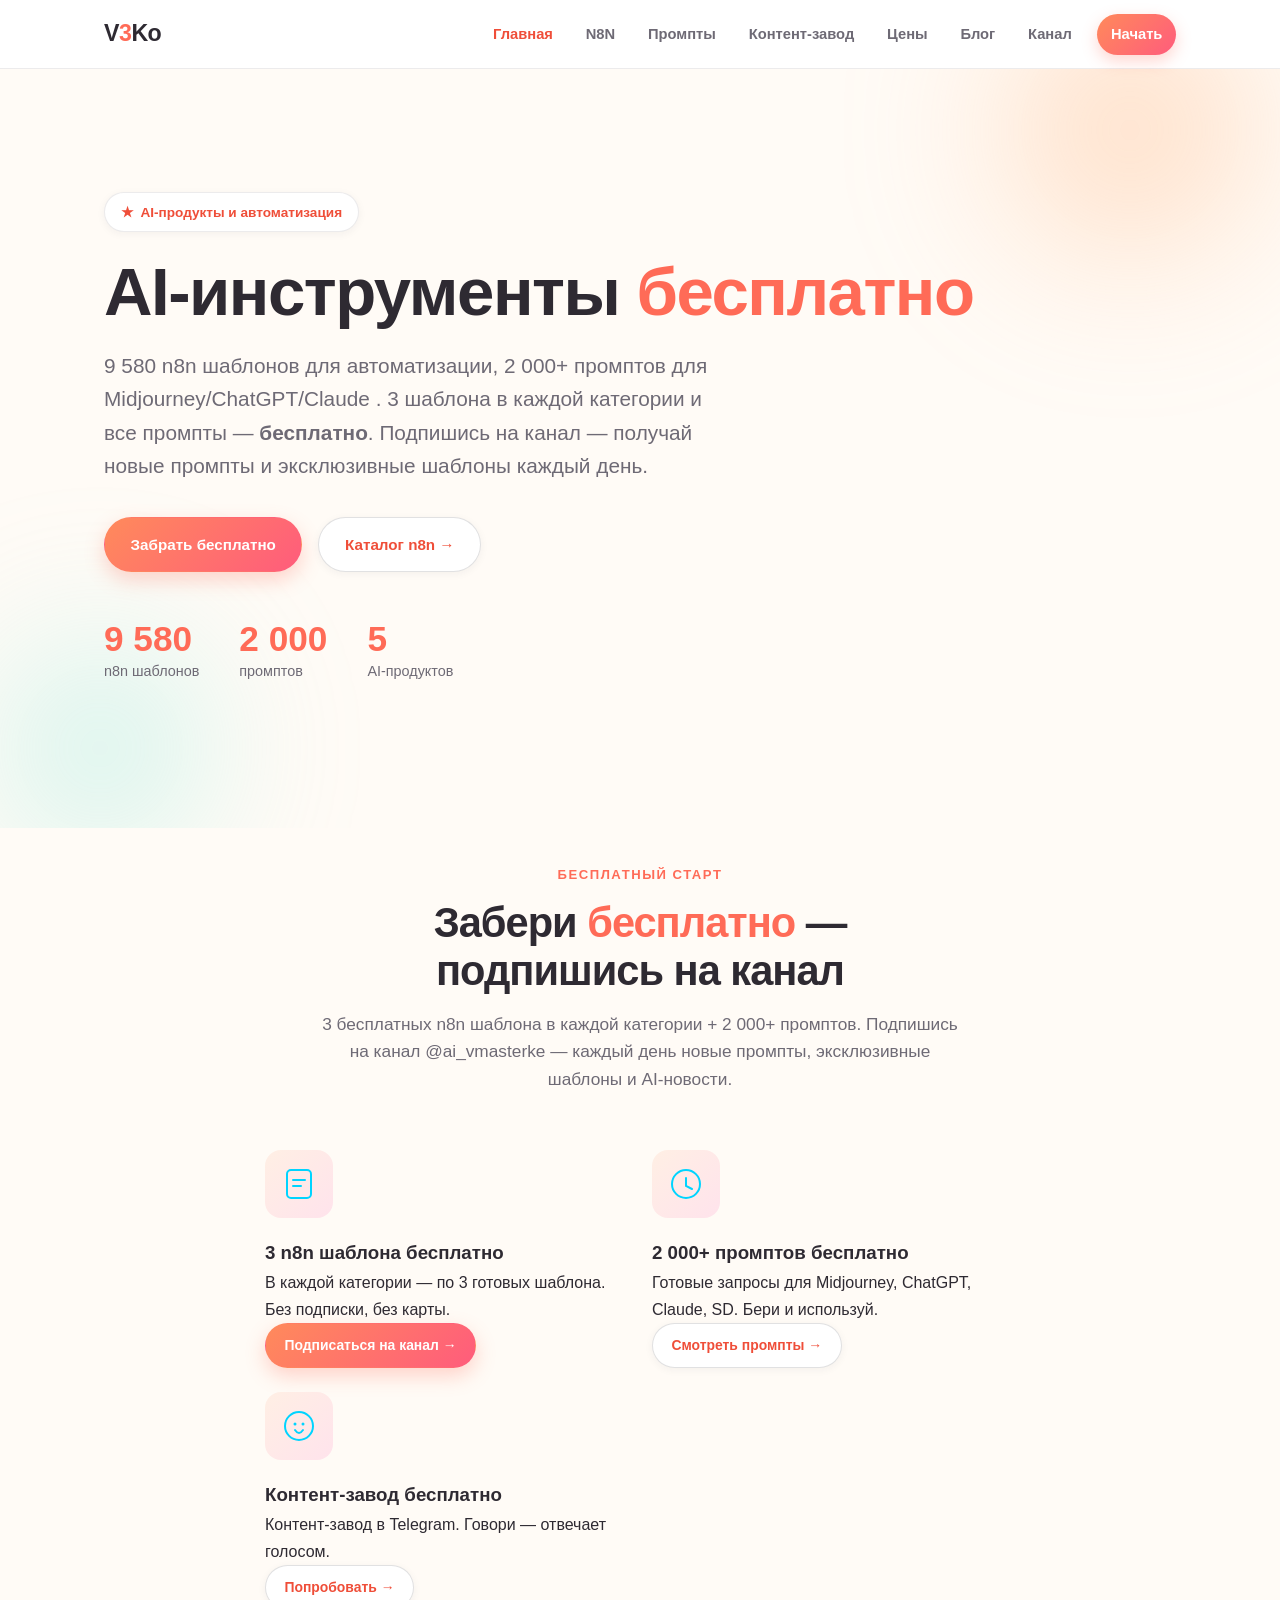
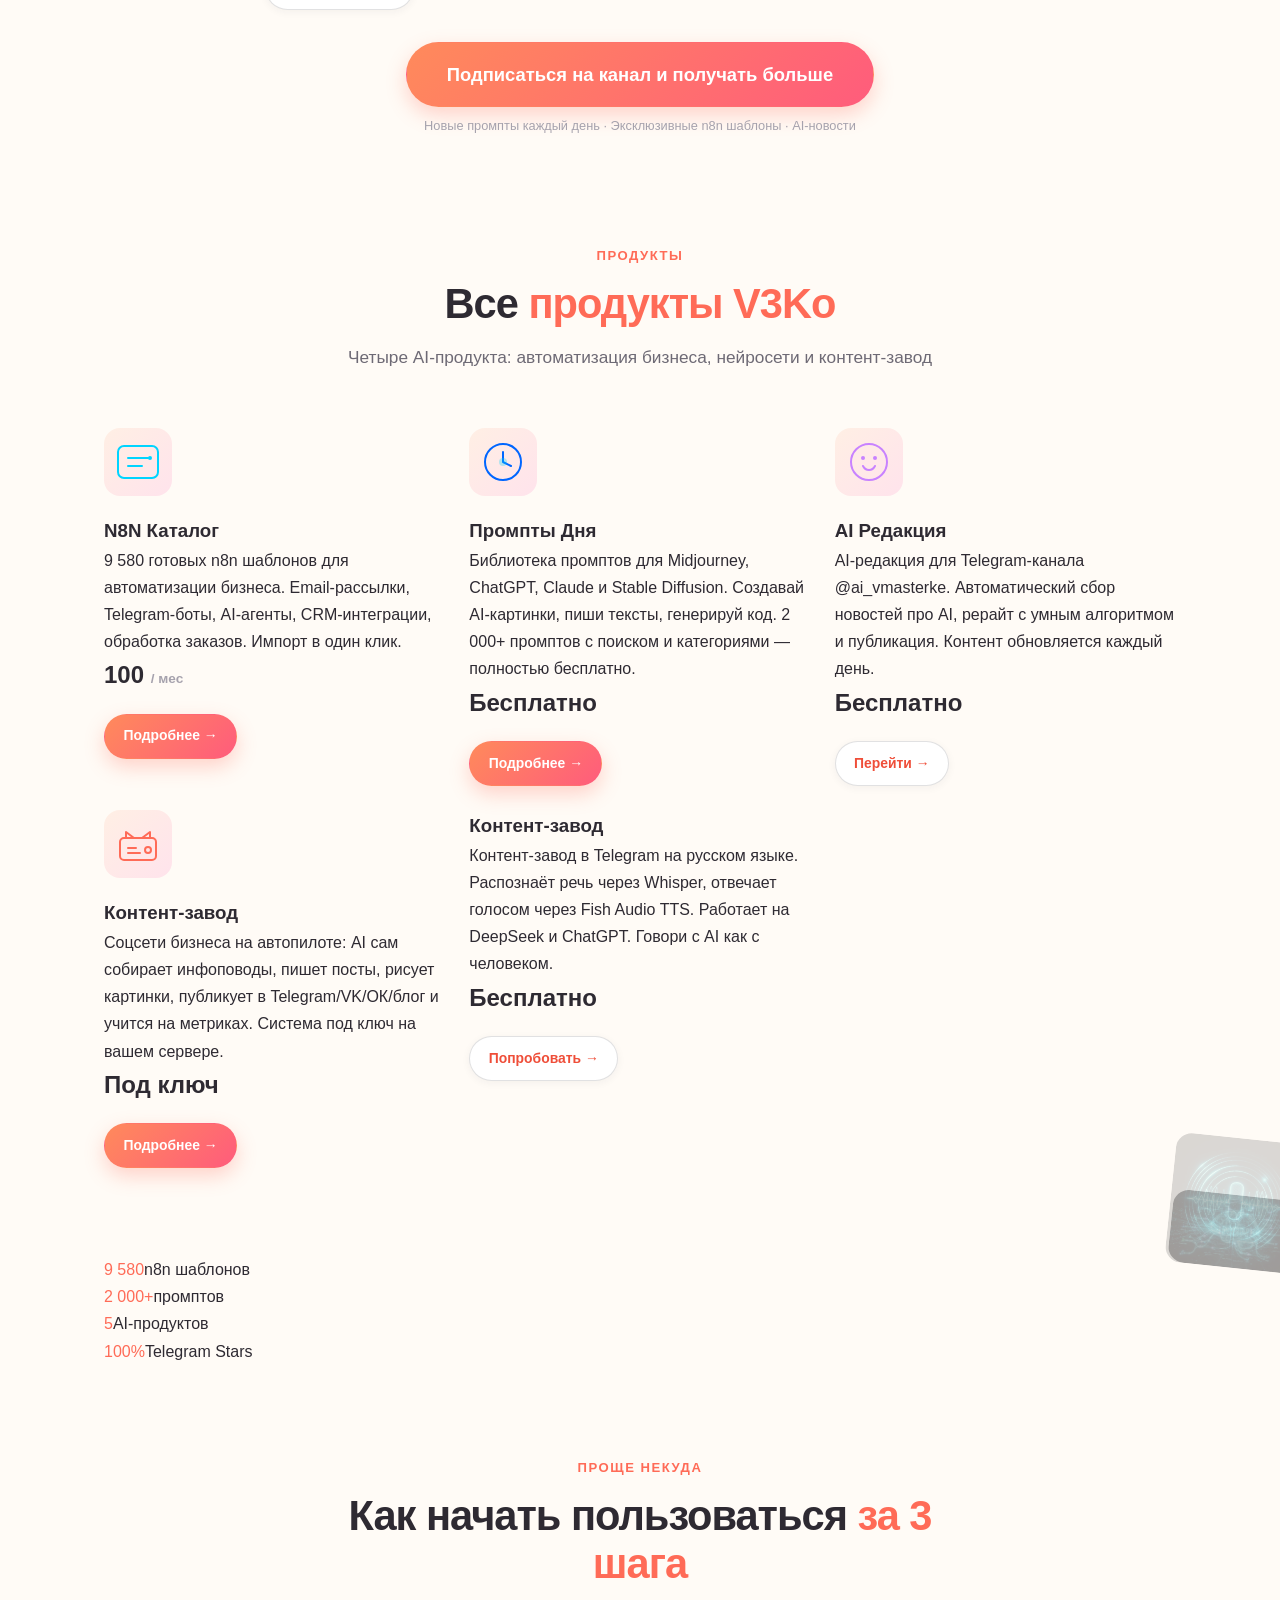
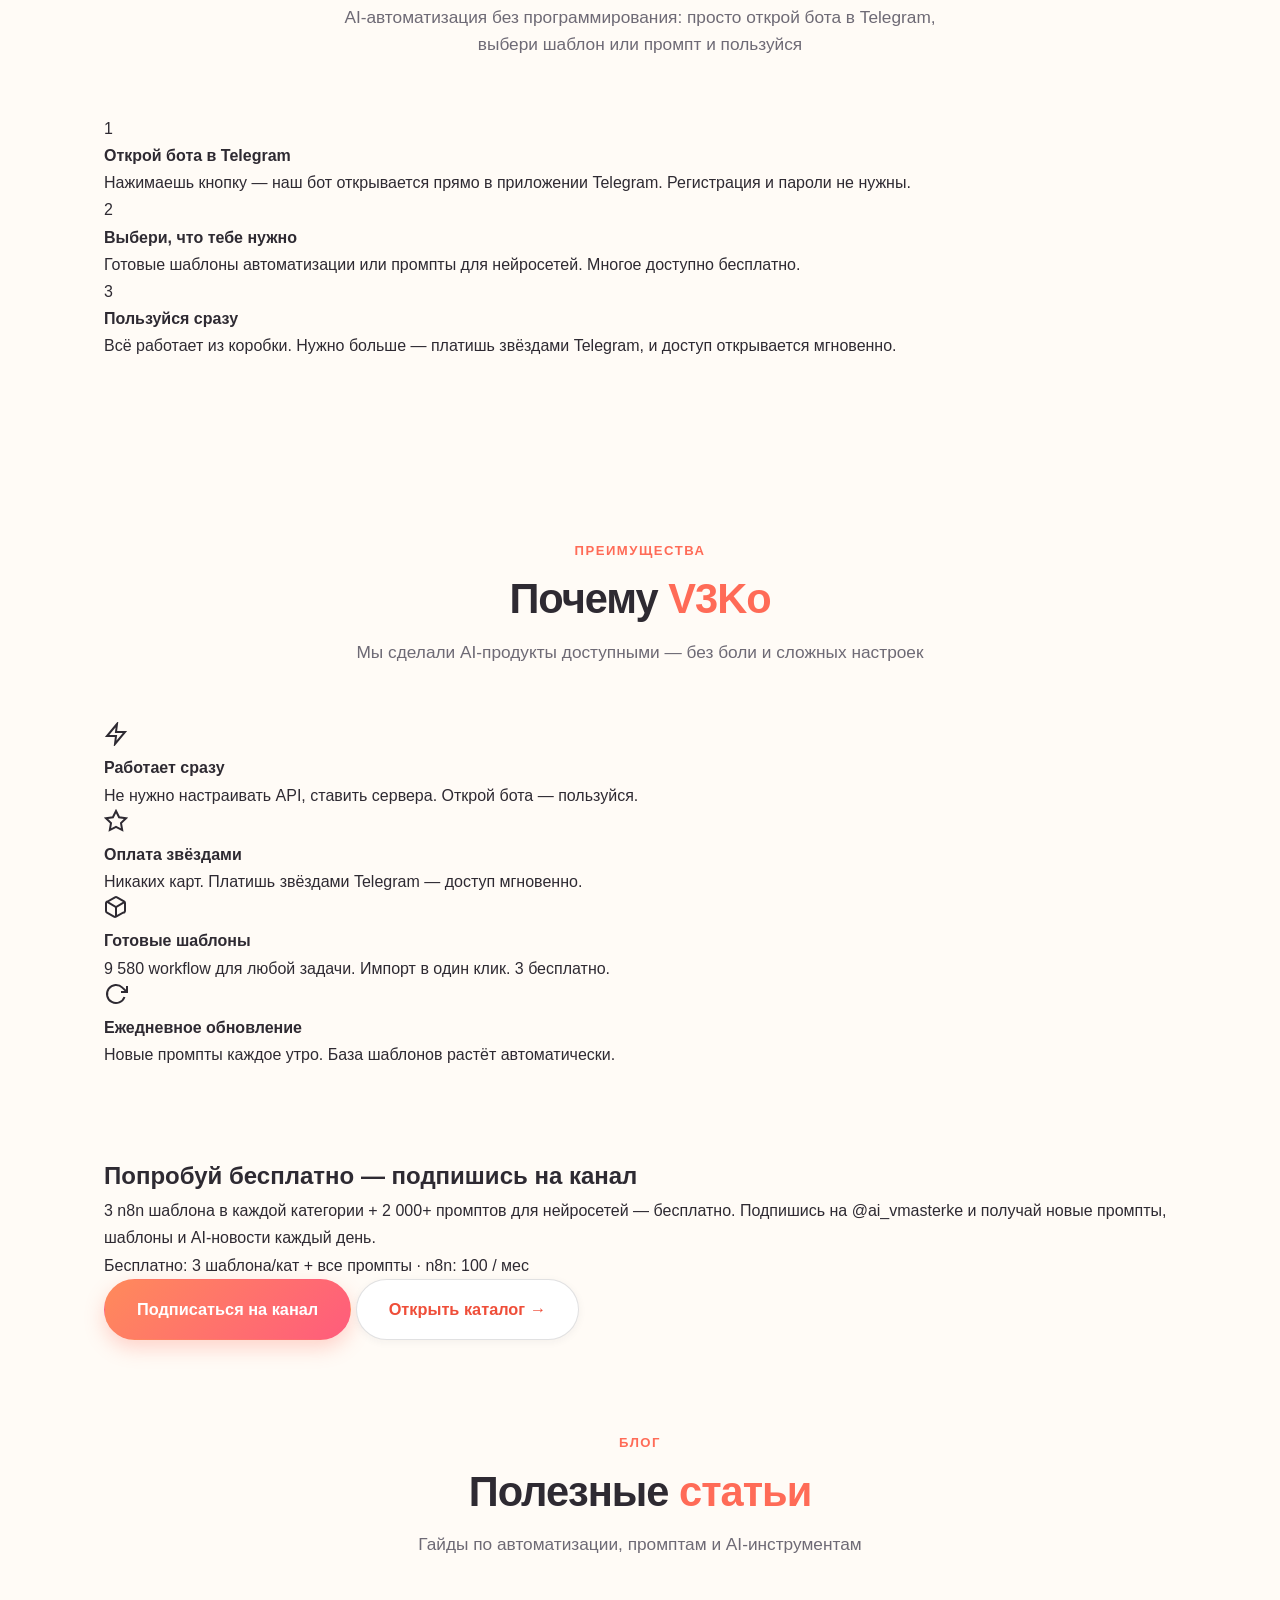
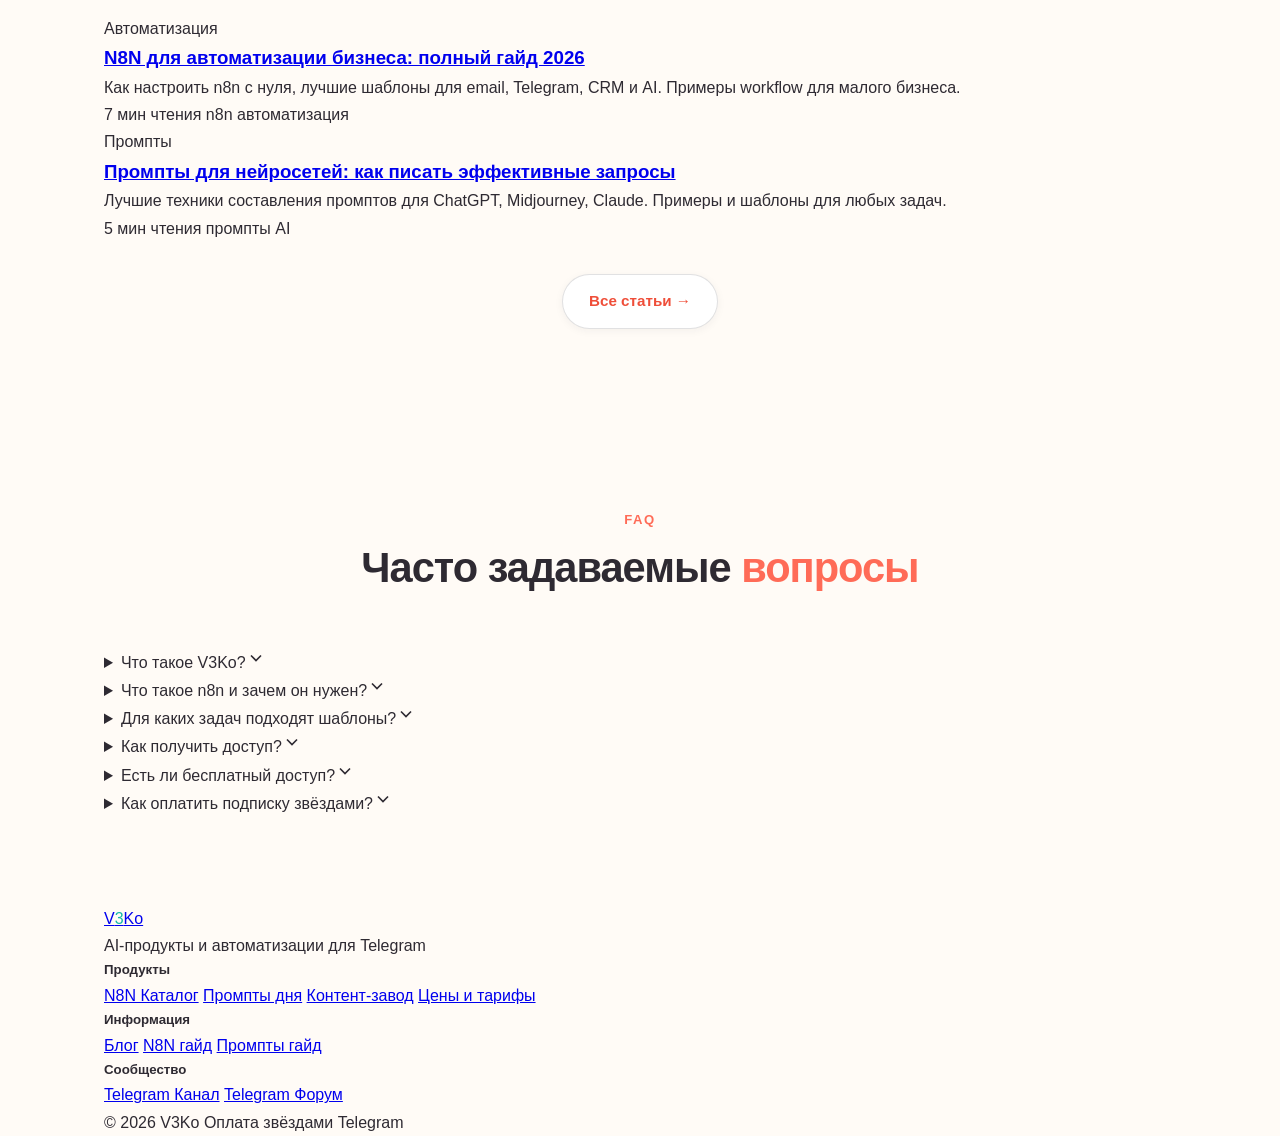
==== commit e23063d2: "Remove references to deleted projects (Voice Assistant, VK Auto Poster)" ====
--- a/index.html
+++ b/index.html
@@ -3,11 +3,11 @@
 <head>
   <meta charset="UTF-8">
   <meta name="viewport" content="width=device-width, initial-scale=1.0">
-  <title>V3Ko — AI-продукты и автоматизация для бизнеса | n8n шаблоны, промпты, AI-ассистент</title>
-  <meta name="description" content="V3Ko — платформа AI-продуктов и автоматизации. 9 580 n8n шаблонов для бизнеса, бесплатная библиотека AI-промптов для Midjourney и ChatGPT, голосовой AI-ассистент в Telegram. Без программирования.">
+  <title>V3Ko — AI-продукты и автоматизация для бизнеса | n8n шаблоны, промпты, контент-завод</title>
+  <meta name="description" content="V3Ko — платформа AI-продуктов и автоматизации. 9 580 n8n шаблонов для бизнеса, бесплатная библиотека AI-промптов для Midjourney и ChatGPT, контент-завод на автопилоте. Без программирования.">
   <meta name="keywords" content="n8n шаблоны, AI автоматизация, бесплатные промпты, Telegram, нейросети, V3Ko">
   <meta property="og:title" content="V3Ko — AI-продукты и автоматизация для бизнеса">
-  <meta property="og:description" content="9 580 n8n шаблонов для автоматизации бизнеса, бесплатная библиотека промптов для Midjourney и ChatGPT, голосовой AI-ассистент на русском.">
+  <meta property="og:description" content="9 580 n8n шаблонов для автоматизации бизнеса, бесплатная библиотека промптов для Midjourney и ChatGPT, контент-завод на автопилоте.">
   <meta property="og:image" content="https://v3ko.ru/public/og-image.png">
   <meta property="og:url" content="https://v3ko.ru/">
   <meta property="og:type" content="website">
@@ -34,11 +34,11 @@
     "@context": "https://schema.org",
     "@type": "FAQPage",
     "mainEntity": [
-      {"@type":"Question","name":"Что такое V3Ko?","acceptedAnswer":{"@type":"Answer","text":"V3Ko — платформа AI-продуктов и автоматизации для Telegram. Мы предлагаем: готовые n8n шаблоны для автоматизации бизнеса (9 580 штук), ежедневные промпты для нейросетей (Midjourney, ChatGPT, Claude, Stable Diffusion), голосовой AI-ассистент на русском языке, AI-редакцию контента и контент-завод — систему ведения соцсетей бизнеса на автопилоте. Всё работает через Telegram — без установки серверов и настройки API."}},
+      {"@type":"Question","name":"Что такое V3Ko?","acceptedAnswer":{"@type":"Answer","text":"V3Ko — платформа AI-продуктов и автоматизации для Telegram. Мы предлагаем: готовые n8n шаблоны для автоматизации бизнеса (9 580 штук), ежедневные промпты для нейросетей (Midjourney, ChatGPT, Claude, Stable Diffusion), AI-редакцию контента и контент-завод — систему ведения соцсетей бизнеса на автопилоте. Всё работает через Telegram — без установки серверов и настройки API."}},
       {"@type":"Question","name":"Что такое n8n и зачем он нужен?","acceptedAnswer":{"@type":"Answer","text":"n8n — open-source конструктор автоматизации (как Zapier, но бесплатный). Соединяет сервисы: Email → AI → Telegram → CRM → Базы данных. Наши шаблоны — готовые схемы, которые можно импортировать в свой n8n и сразу использовать."}},
       {"@type":"Question","name":"Для каких задач подходят шаблоны?","acceptedAnswer":{"@type":"Answer","text":"Email-рассылки и автоответы, обработка заказов интернет-магазинов, чат-боты с AI, генерация картинок, уведомления в Telegram/Slack, сбор данных и отчёты, интеграция CRM, парсинг сайтов, работа с документами — и многое другое."}},
-      {"@type":"Question","name":"Как получить доступ?","acceptedAnswer":{"@type":"Answer","text":"Открой бота @Rob46_bot в Telegram. Там доступен каталог n8n шаблонов с поиском по 12 категориям и оплатой звёздами Telegram. Промпты для нейросетей — бесплатно на prompts.v3ko.ru. Voice Assistant @VoiceV3k_bot — бесплатно и без подписки. Никаких банковских карт, регистрации и подтверждений."}},
-      {"@type":"Question","name":"Есть ли бесплатный доступ?","acceptedAnswer":{"@type":"Answer","text":"Да. В каждой категории n8n шаблонов — 3 бесплатных sample. Все промпты бесплатны на prompts.v3ko.ru. Voice Assistant — полностью бесплатен."}},
+      {"@type":"Question","name":"Как получить доступ?","acceptedAnswer":{"@type":"Answer","text":"Открой бота @Rob46_bot в Telegram. Там доступен каталог n8n шаблонов с поиском по 12 категориям и оплатой звёздами Telegram. Промпты для нейросетей — бесплатно на prompts.v3ko.ru. Никаких банковских карт, регистрации и подтверждений."}},
+      {"@type":"Question","name":"Есть ли бесплатный доступ?","acceptedAnswer":{"@type":"Answer","text":"Да. В каждой категории n8n шаблонов — 3 бесплатных sample. Все промпты бесплатны на prompts.v3ko.ru. Контент-завод — полностью бесплатен."}},
       {"@type":"Question","name":"Как оплатить подписку звёздами?","acceptedAnswer":{"@type":"Answer","text":"В боте выберите тариф → оплата через Telegram Stars. Звёзды можно купить внутри Telegram. После оплаты доступ открывается мгновенно."}}
     ]
   }</script>
@@ -72,7 +72,7 @@
   <div class="hero-c">
     <div class="hero-badge">AI-продукты и автоматизация</div>
     <h1 class="hero-t">AI-инструменты <span class="gradient-text">бесплатно</span></h1>
-    <p class="hero-s">9 580 n8n шаблонов для автоматизации, 2 000+ промптов для Midjourney/ChatGPT/Claude и голосовой AI-ассистент. 3 шаблона в каждой категории и все промпты — <strong>бесплатно</strong>. Подпишись на канал — получай новые промпты и эксклюзивные шаблоны каждый день.</p>
+    <p class="hero-s">9 580 n8n шаблонов для автоматизации, 2 000+ промптов для Midjourney/ChatGPT/Claude . 3 шаблона в каждой категории и все промпты — <strong>бесплатно</strong>. Подпишись на канал — получай новые промпты и эксклюзивные шаблоны каждый день.</p>
     <div class="h-a">
       <a href="https://t.me/ai_vmasterke" class="btn btn-p"> Забрать бесплатно</a>
       <a href="n8n/" class="btn btn-s">Каталог n8n →</a>
@@ -91,7 +91,7 @@
     <div class="sh reveal">
       <span class="sl">Бесплатный старт</span>
       <h2 class="st">Забери <span class="gradient-text">бесплатно</span> — подпишись на канал</h2>
-      <p class="sd">3 бесплатных n8n шаблона в каждой категории + 2 000+ промптов + голосовой ассистент. Подпишись на канал @ai_vmasterke — каждый день новые промпты, эксклюзивные шаблоны и AI-новости.</p>
+      <p class="sd">3 бесплатных n8n шаблона в каждой категории + 2 000+ промптов. Подпишись на канал @ai_vmasterke — каждый день новые промпты, эксклюзивные шаблоны и AI-новости.</p>
     </div>
     <div class="prod-grid" style="max-width:750px;margin:0 auto">
       <div class="prod-card reveal" style="border-color:var(--cyan);border-width:2px">
@@ -108,9 +108,9 @@
       </div>
       <div class="prod-card reveal" style="border-color:var(--cyan);border-width:2px">
         <div class="icon-svg"><svg width="40" height="40" viewBox="0 0 40 40" fill="none"><path d="M20 6C12.268 6 6 12.268 6 20s6.268 14 14 14 14-6.268 14-14S27.732 6 20 6z" stroke="#00d4ff" stroke-width="2" fill="none"/><path d="M16 24s2 3 4 3 4-3 4-3" stroke="#00d4ff" stroke-width="2" stroke-linecap="round"/><circle cx="16" cy="18" r="1.5" fill="#00d4ff"/><circle cx="24" cy="18" r="1.5" fill="#00d4ff"/></svg></div>
-        <h3>Voice Assistant бесплатно</h3>
-        <p>Голосовой AI-ассистент в Telegram. Говори — отвечает голосом.</p>
-        <a href="https://t.me/VoiceV3k_bot" class="btn btn-s btn-sm">Попробовать →</a>
+        <h3>Контент-завод бесплатно</h3>
+        <p>Контент-завод в Telegram. Говори — отвечает голосом.</p>
+        <a href="/zavod/" class="btn btn-s btn-sm">Попробовать →</a>
       </div>
     </div>
     <div class="reveal" style="text-align:center;margin-top:2rem">
@@ -126,7 +126,7 @@
     <div class="sh reveal">
       <span class="sl">Продукты</span>
       <h2 class="st">Все <span class="gradient-text">продукты V3Ko</span></h2>
-      <p class="sd">Пять AI-продуктов: автоматизация бизнеса, нейросети, голосовое общение и соцсети на автопилоте</p>
+      <p class="sd">Четыре AI-продукта: автоматизация бизнеса, нейросети и контент-завод</p>
     </div>
     <div class="prod-grid">
       <div class="prod-card reveal">
@@ -161,10 +161,10 @@
       </div>
       <div class="prod-card reveal">
         <div class="prod-card-voice-deco"><img src="public/hero-voice.jpg" alt="Голосовой AI ассистент микрофон" loading="lazy"></div>
-        <h3>Voice Assistant</h3>
-        <p>Голосовой AI-ассистент в Telegram на русском языке. Распознаёт речь через Whisper, отвечает голосом через Fish Audio TTS. Работает на DeepSeek и ChatGPT. Говори с AI как с человеком.</p>
+        <h3>Контент-завод</h3>
+        <p>Контент-завод в Telegram на русском языке. Распознаёт речь через Whisper, отвечает голосом через Fish Audio TTS. Работает на DeepSeek и ChatGPT. Говори с AI как с человеком.</p>
         <div class="price">Бесплатно</div>
-        <a href="https://t.me/VoiceV3k_bot" class="btn btn-s btn-sm">Попробовать →</a>
+        <a href="/zavod/" class="btn btn-s btn-sm">Попробовать →</a>
       </div>
     </div>
   </div>
@@ -202,7 +202,7 @@
       <div class="fc reveal">
         <div class="step-n">2</div>
         <h4 class="ft">Выбери, что тебе нужно</h4>
-        <p class="fd">Готовые шаблоны автоматизации, промпты для нейросетей или голосовой помощник. Многое доступно бесплатно.</p>
+        <p class="fd">Готовые шаблоны автоматизации или промпты для нейросетей. Многое доступно бесплатно.</p>
       </div>
       <div class="fc reveal">
         <div class="step-n">3</div>
@@ -322,7 +322,7 @@
     <div class="fq-l reveal">
       <details class="fq-i">
         <summary><span class="fq-q">Что такое V3Ko?</span><span class="fq-c"><svg width="20" height="20" viewBox="0 0 24 24" fill="none" stroke="currentColor" stroke-width="2"><polyline points="6 9 12 15 18 9"/></svg></span></summary>
-        <div class="fq-a"><p>V3Ko — платформа AI-продуктов и автоматизации для Telegram. Мы предлагаем: готовые n8n шаблоны для автоматизации бизнеса (9 580 штук), ежедневные промпты для нейросетей (Midjourney, ChatGPT, Claude, Stable Diffusion), голосовой AI-ассистент на русском языке, AI-редакцию контента и контент-завод — систему ведения соцсетей бизнеса на автопилоте. Всё работает через Telegram — без установки серверов и настройки API.</p></div>
+        <div class="fq-a"><p>V3Ko — платформа AI-продуктов и автоматизации для Telegram. Мы предлагаем: готовые n8n шаблоны для автоматизации бизнеса (9 580 штук), ежедневные промпты для нейросетей (Midjourney, ChatGPT, Claude, Stable Diffusion), AI-редакцию контента и контент-завод — систему ведения соцсетей бизнеса на автопилоте. Всё работает через Telegram — без установки серверов и настройки API.</p></div>
       </details>
       <details class="fq-i">
         <summary><span class="fq-q">Что такое n8n и зачем он нужен?</span><span class="fq-c"><svg width="20" height="20" viewBox="0 0 24 24" fill="none" stroke="currentColor" stroke-width="2"><polyline points="6 9 12 15 18 9"/></svg></span></summary>
@@ -334,11 +334,11 @@
       </details>
       <details class="fq-i">
         <summary><span class="fq-q">Как получить доступ?</span><span class="fq-c"><svg width="20" height="20" viewBox="0 0 24 24" fill="none" stroke="currentColor" stroke-width="2"><polyline points="6 9 12 15 18 9"/></svg></span></summary>
-        <div class="fq-a"><p>Открой бота @Rob46_bot в Telegram. Там доступен каталог n8n шаблонов с поиском по 12 категориям и оплатой звёздами Telegram. Промпты для нейросетей — бесплатно на prompts.v3ko.ru. Voice Assistant @VoiceV3k_bot — бесплатно и без подписки. Никаких банковских карт, регистрации и подтверждений.</p></div>
+        <div class="fq-a"><p>Открой бота @Rob46_bot в Telegram. Там доступен каталог n8n шаблонов с поиском по 12 категориям и оплатой звёздами Telegram. Промпты для нейросетей — бесплатно на prompts.v3ko.ru. Никаких банковских карт, регистрации и подтверждений.</p></div>
       </details>
       <details class="fq-i">
         <summary><span class="fq-q">Есть ли бесплатный доступ?</span><span class="fq-c"><svg width="20" height="20" viewBox="0 0 24 24" fill="none" stroke="currentColor" stroke-width="2"><polyline points="6 9 12 15 18 9"/></svg></span></summary>
-        <div class="fq-a"><p>Да. В каждой категории n8n шаблонов — 3 бесплатных sample. Все промпты бесплатны на prompts.v3ko.ru. Voice Assistant — полностью бесплатен. Подпишись на канал <a href="https://t.me/ai_vmasterke">@ai_vmasterke</a> — получай новые промпты и эксклюзивные шаблоны каждый день бесплатно.</p></div>
+        <div class="fq-a"><p>Да. В каждой категории n8n шаблонов — 3 бесплатных sample. Все промпты бесплатны на prompts.v3ko.ru. Подпишись на канал <a href="https://t.me/ai_vmasterke">@ai_vmasterke</a> — получай новые промпты и эксклюзивные шаблоны каждый день бесплатно.</p></div>
       </details>
       <details class="fq-i">
         <summary><span class="fq-q">Как оплатить подписку звёздами?</span><span class="fq-c"><svg width="20" height="20" viewBox="0 0 24 24" fill="none" stroke="currentColor" stroke-width="2"><polyline points="6 9 12 15 18 9"/></svg></span></summary>
@@ -363,7 +363,6 @@
           <a href="prompts/">Промпты дня</a>
           <a href="zavod/">Контент-завод</a>
           <a href="pricing/">Цены и тарифы</a>
-          <a href="https://t.me/VoiceV3k_bot">Voice Assistant</a>
         </div>
         <div class="fc2">
           <h5>Информация</h5>
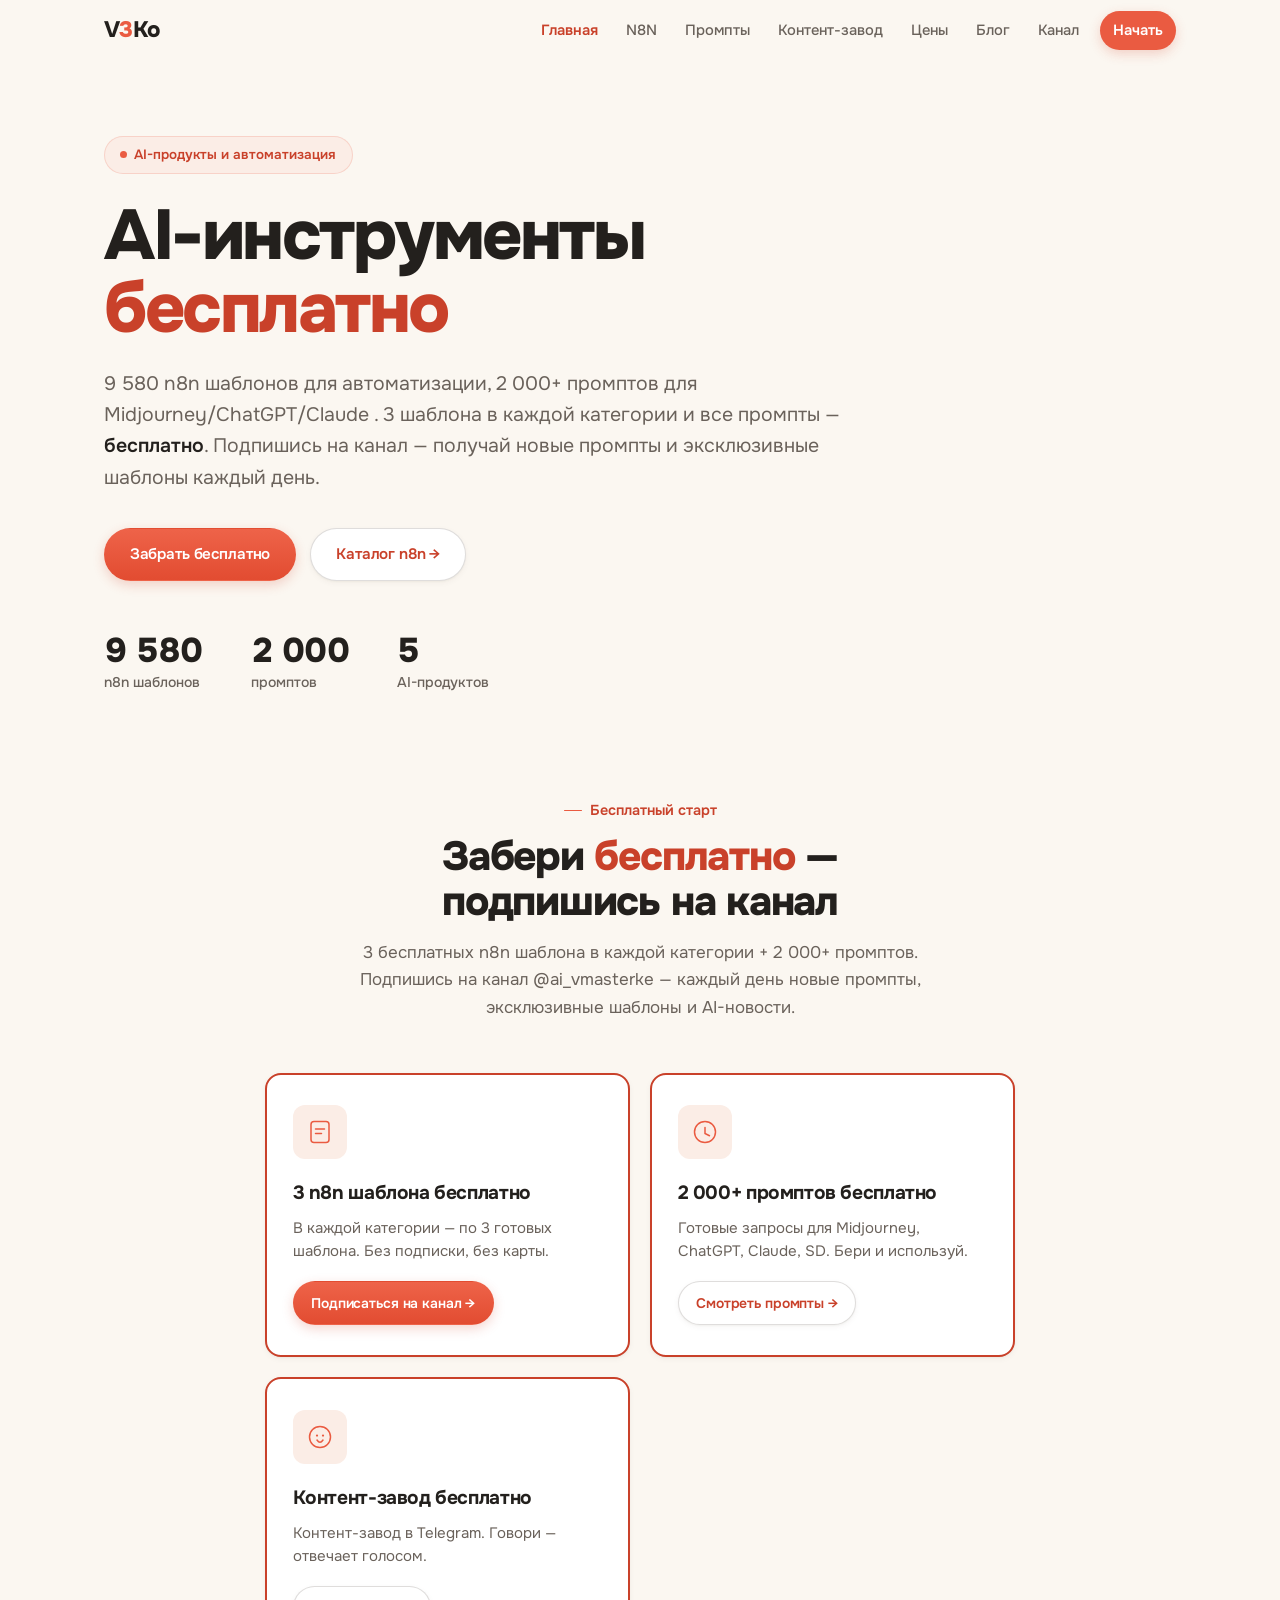
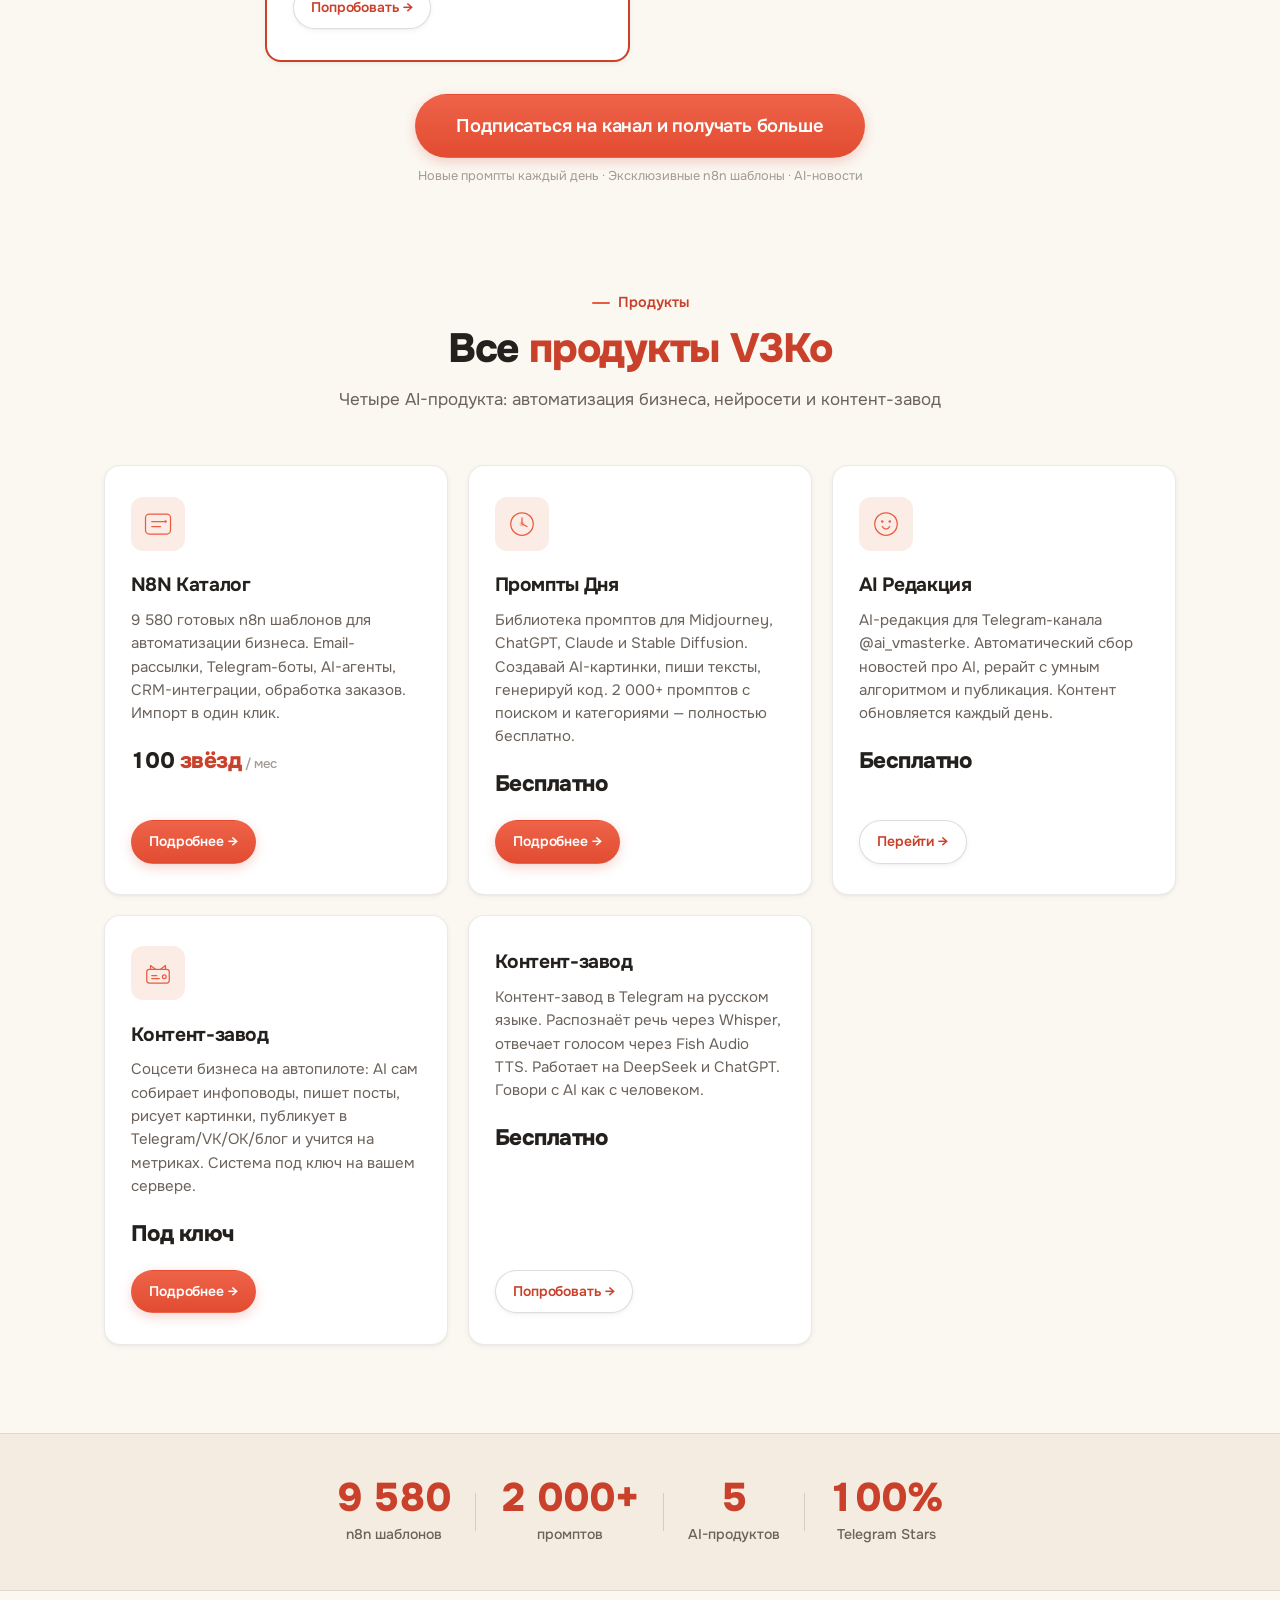
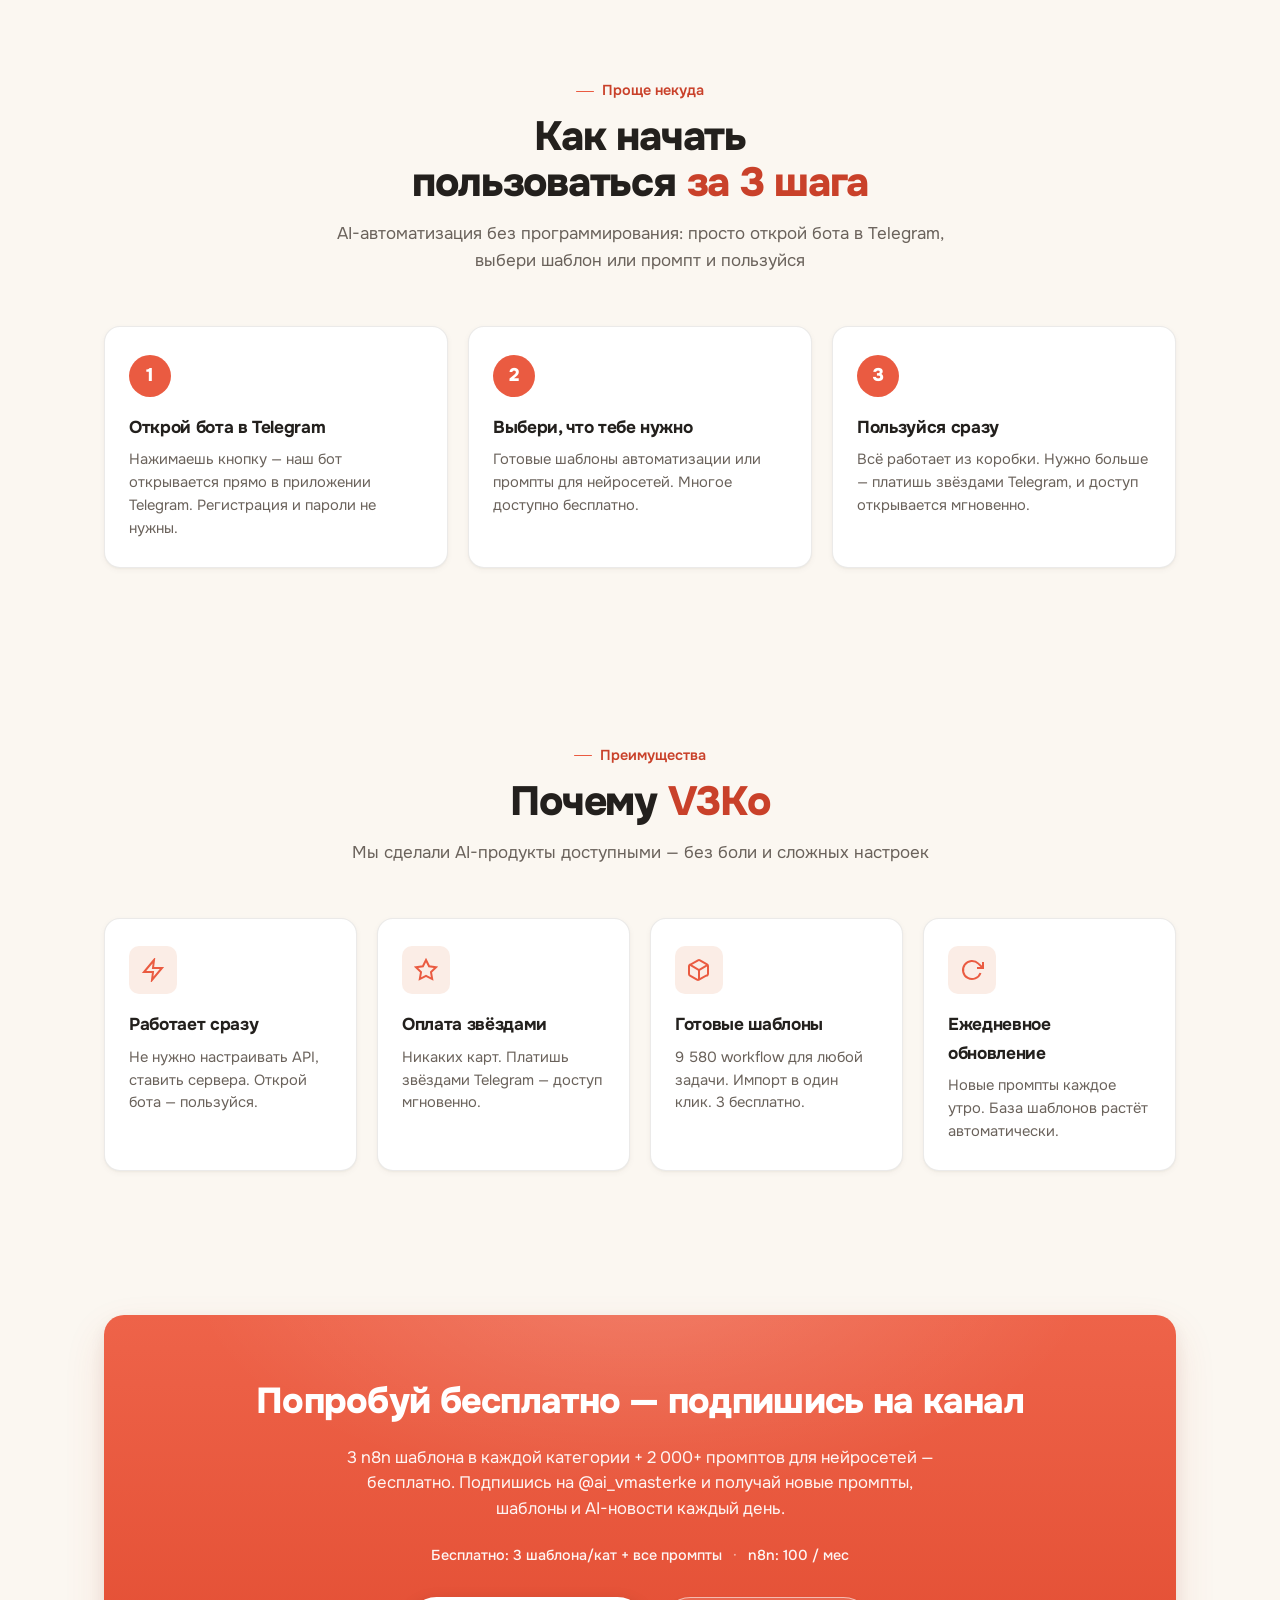
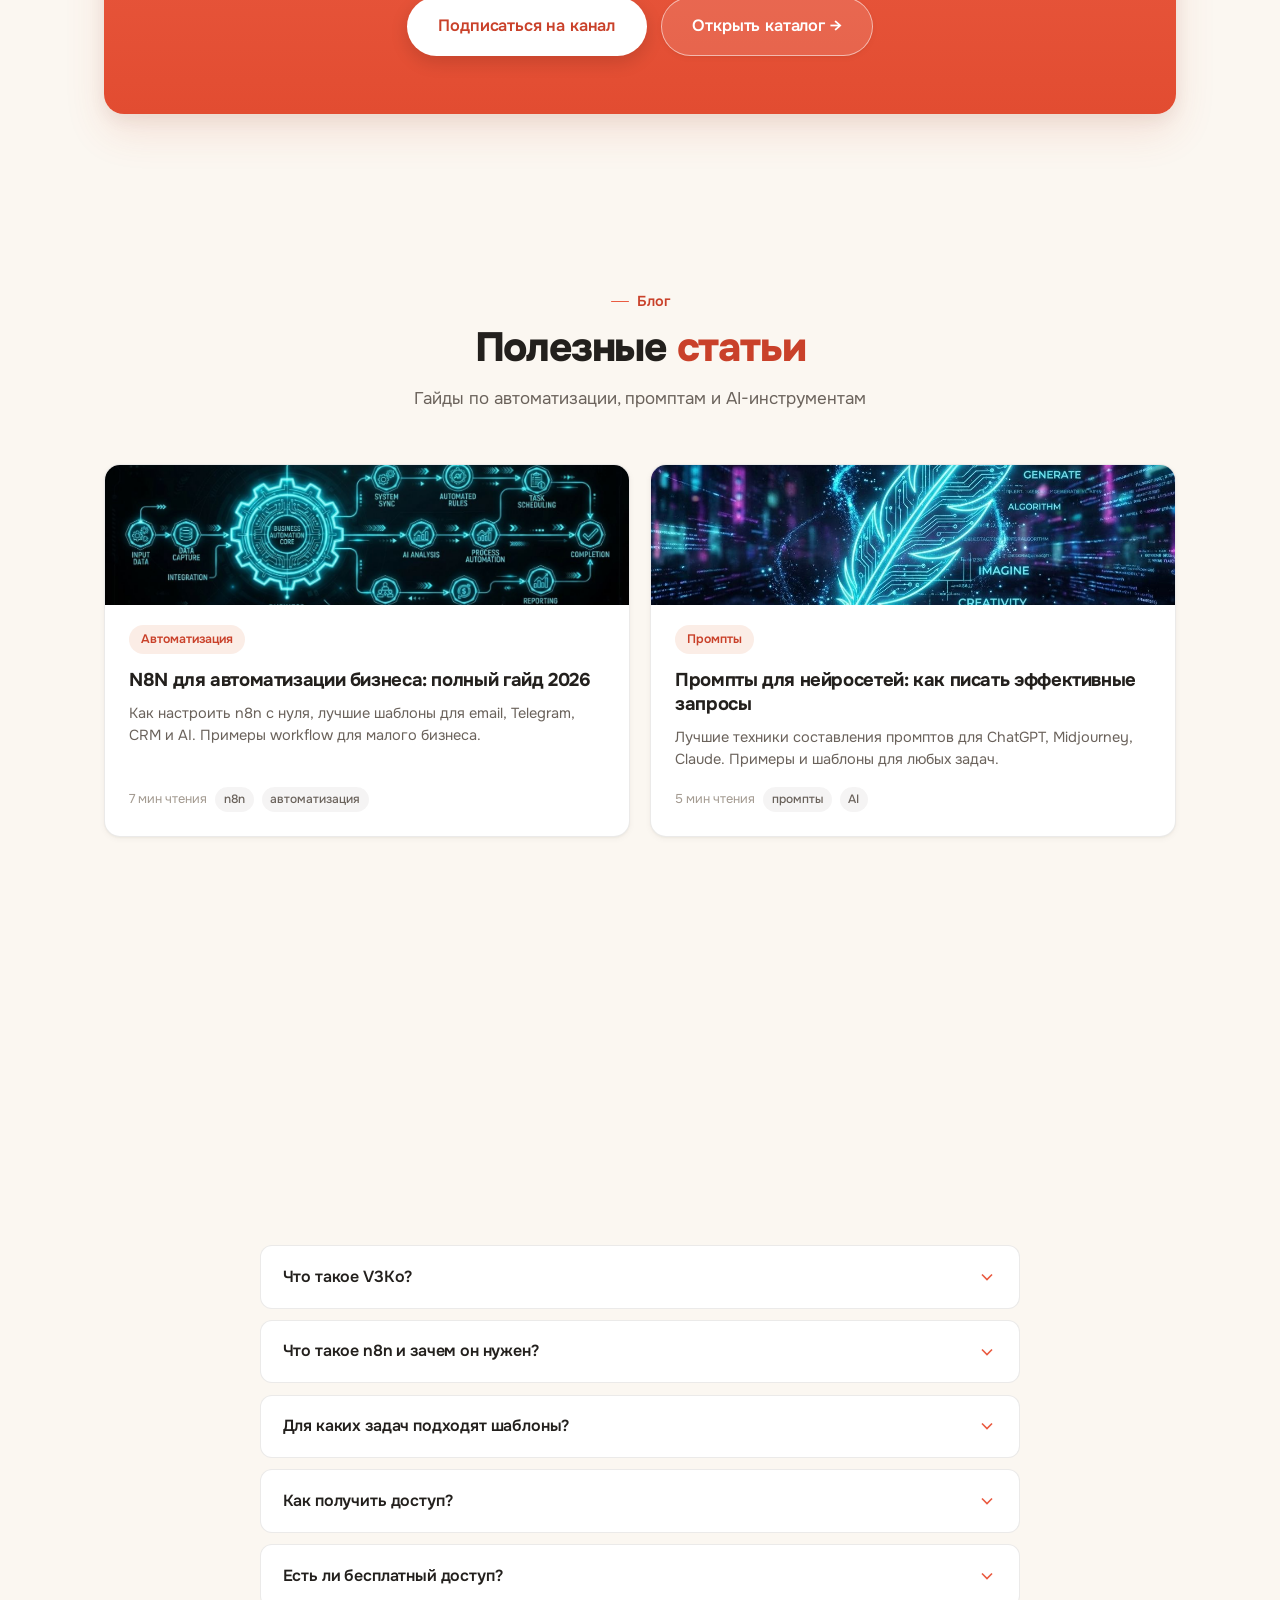
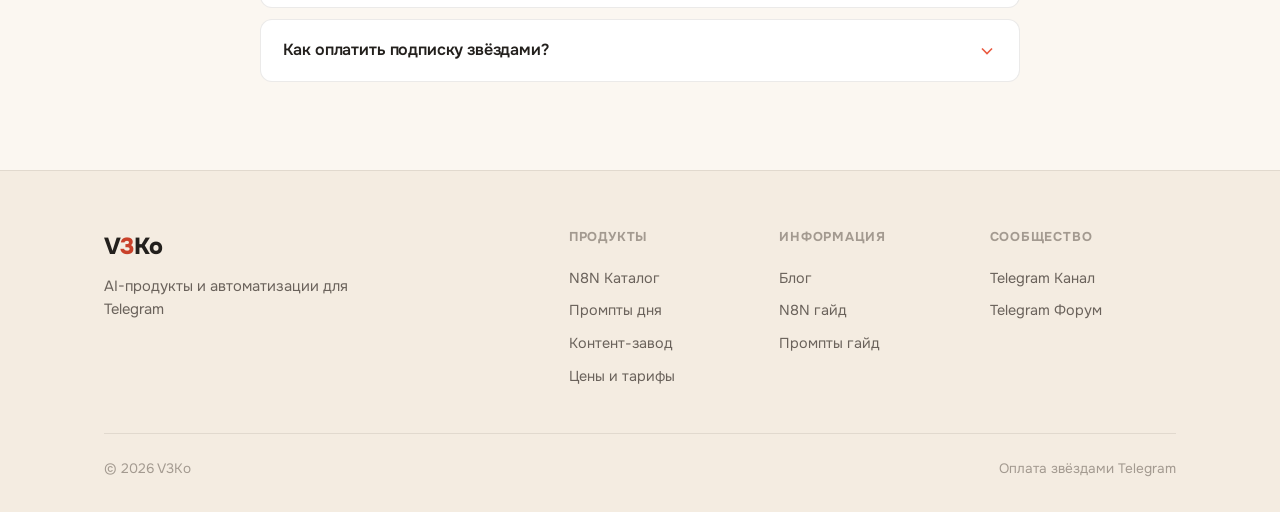
==== commit 4b50fa30: "Редизайн taste-skill: тёплая editorial-тема, один коралловый акцент Прогон по скилам redesign-existi" ====
--- a/index.html
+++ b/index.html
@@ -95,19 +95,19 @@
     </div>
     <div class="prod-grid" style="max-width:750px;margin:0 auto">
       <div class="prod-card reveal" style="border-color:var(--cyan);border-width:2px">
-        <div class="icon-svg"><svg width="40" height="40" viewBox="0 0 40 40" fill="none"><rect x="8" y="6" width="24" height="28" rx="4" stroke="#00d4ff" stroke-width="2" fill="none"/><path d="M14 16h12M14 22h8" stroke="#00d4ff" stroke-width="2" stroke-linecap="round"/></svg></div>
+        <div class="icon-svg"><svg width="40" height="40" viewBox="0 0 40 40" fill="none"><rect x="8" y="6" width="24" height="28" rx="4" stroke="currentColor" stroke-width="2" fill="none"/><path d="M14 16h12M14 22h8" stroke="currentColor" stroke-width="2" stroke-linecap="round"/></svg></div>
         <h3>3 n8n шаблона бесплатно</h3>
         <p>В каждой категории — по 3 готовых шаблона. Без подписки, без карты.</p>
         <a href="https://t.me/ai_vmasterke" class="btn btn-p btn-sm"> Подписаться на канал →</a>
       </div>
       <div class="prod-card reveal" style="border-color:var(--cyan);border-width:2px">
-        <div class="icon-svg"><svg width="40" height="40" viewBox="0 0 40 40" fill="none"><circle cx="20" cy="20" r="14" stroke="#00d4ff" stroke-width="2" fill="none"/><path d="M20 14v8l6 3" stroke="#00d4ff" stroke-width="2" stroke-linecap="round"/></svg></div>
+        <div class="icon-svg"><svg width="40" height="40" viewBox="0 0 40 40" fill="none"><circle cx="20" cy="20" r="14" stroke="currentColor" stroke-width="2" fill="none"/><path d="M20 14v8l6 3" stroke="currentColor" stroke-width="2" stroke-linecap="round"/></svg></div>
         <h3>2 000+ промптов бесплатно</h3>
         <p>Готовые запросы для Midjourney, ChatGPT, Claude, SD. Бери и используй.</p>
         <a href="prompts/" class="btn btn-s btn-sm">Смотреть промпты →</a>
       </div>
       <div class="prod-card reveal" style="border-color:var(--cyan);border-width:2px">
-        <div class="icon-svg"><svg width="40" height="40" viewBox="0 0 40 40" fill="none"><path d="M20 6C12.268 6 6 12.268 6 20s6.268 14 14 14 14-6.268 14-14S27.732 6 20 6z" stroke="#00d4ff" stroke-width="2" fill="none"/><path d="M16 24s2 3 4 3 4-3 4-3" stroke="#00d4ff" stroke-width="2" stroke-linecap="round"/><circle cx="16" cy="18" r="1.5" fill="#00d4ff"/><circle cx="24" cy="18" r="1.5" fill="#00d4ff"/></svg></div>
+        <div class="icon-svg"><svg width="40" height="40" viewBox="0 0 40 40" fill="none"><path d="M20 6C12.268 6 6 12.268 6 20s6.268 14 14 14 14-6.268 14-14S27.732 6 20 6z" stroke="currentColor" stroke-width="2" fill="none"/><path d="M16 24s2 3 4 3 4-3 4-3" stroke="currentColor" stroke-width="2" stroke-linecap="round"/><circle cx="16" cy="18" r="1.5" fill="currentColor"/><circle cx="24" cy="18" r="1.5" fill="currentColor"/></svg></div>
         <h3>Контент-завод бесплатно</h3>
         <p>Контент-завод в Telegram. Говори — отвечает голосом.</p>
         <a href="/zavod/" class="btn btn-s btn-sm">Попробовать →</a>
@@ -130,15 +130,15 @@
     </div>
     <div class="prod-grid">
       <div class="prod-card reveal">
-        <div class="icon-svg"><svg width="48" height="48" viewBox="0 0 48 48" fill="none"><rect x="4" y="8" width="40" height="32" rx="6" stroke="#00d4ff" stroke-width="2" fill="none"/><path d="M14 20h20M14 28h14" stroke="#00d4ff" stroke-width="2" stroke-linecap="round"/><circle cx="36" cy="20" r="2" fill="#00d4ff"/></svg></div>
+        <div class="icon-svg"><svg width="48" height="48" viewBox="0 0 48 48" fill="none"><rect x="4" y="8" width="40" height="32" rx="6" stroke="currentColor" stroke-width="2" fill="none"/><path d="M14 20h20M14 28h14" stroke="currentColor" stroke-width="2" stroke-linecap="round"/><circle cx="36" cy="20" r="2" fill="currentColor"/></svg></div>
         <h3>N8N Каталог</h3>
         <p>9 580 готовых n8n шаблонов для автоматизации бизнеса. Email-рассылки, Telegram-боты, AI-агенты, CRM-интеграции, обработка заказов. Импорт в один клик.</p>
-        <div class="price">100 <span style="font-size:.85rem;color:#ffd700"></span><span class="price-sub"> / мес</span></div>
+        <div class="price">100 <span style="color:var(--coral-d)">звёзд</span><span class="price-sub"> / мес</span></div>
         <a href="n8n/" class="btn btn-p btn-sm">Подробнее →</a>
         <div class="prod-card-illustration"><img src="public/hero-n8n.jpg" alt="N8N шаблоны для автоматизации workflow" loading="lazy"></div>
       </div>
       <div class="prod-card reveal">
-        <div class="icon-svg"><svg width="48" height="48" viewBox="0 0 48 48" fill="none"><circle cx="24" cy="24" r="18" stroke="#0066ff" stroke-width="2" fill="none"/><path d="M24 14v10l8 4" stroke="#0066ff" stroke-width="2" stroke-linecap="round" stroke-linejoin="round"/><circle cx="24" cy="24" r="4" fill="#00d4ff" opacity=".3"/></svg></div>
+        <div class="icon-svg"><svg width="48" height="48" viewBox="0 0 48 48" fill="none"><circle cx="24" cy="24" r="18" stroke="currentColor" stroke-width="2" fill="none"/><path d="M24 14v10l8 4" stroke="currentColor" stroke-width="2" stroke-linecap="round" stroke-linejoin="round"/><circle cx="24" cy="24" r="4" fill="currentColor" opacity=".3"/></svg></div>
         <h3>Промпты Дня</h3>
         <p>Библиотека промптов для Midjourney, ChatGPT, Claude и Stable Diffusion. Создавай AI-картинки, пиши тексты, генерируй код. 2 000+ промптов с поиском и категориями — полностью бесплатно.</p>
         <div class="price">Бесплатно</div>
@@ -146,14 +146,14 @@
         <div class="prod-card-illustration"><img src="public/hero-prompts.jpg" alt="Промпты для нейросетей AI генерация" loading="lazy"></div>
       </div>
       <div class="prod-card reveal">
-        <div class="icon-svg"><svg width="48" height="48" viewBox="0 0 48 48" fill="none"><path d="M24 6C14.06 6 6 14.06 6 24s8.06 18 18 18 18-8.06 18-18S33.94 6 24 6z" stroke="#c882ff" stroke-width="2" fill="none"/><path d="M18 28s2 4 6 4 6-4 6-4" stroke="#c882ff" stroke-width="2" stroke-linecap="round"/><circle cx="18" cy="20" r="2" fill="#c882ff"/><circle cx="30" cy="20" r="2" fill="#c882ff"/></svg></div>
+        <div class="icon-svg"><svg width="48" height="48" viewBox="0 0 48 48" fill="none"><path d="M24 6C14.06 6 6 14.06 6 24s8.06 18 18 18 18-8.06 18-18S33.94 6 24 6z" stroke="currentColor" stroke-width="2" fill="none"/><path d="M18 28s2 4 6 4 6-4 6-4" stroke="currentColor" stroke-width="2" stroke-linecap="round"/><circle cx="18" cy="20" r="2" fill="currentColor"/><circle cx="30" cy="20" r="2" fill="currentColor"/></svg></div>
         <h3>AI Редакция</h3>
         <p>AI-редакция для Telegram-канала @ai_vmasterke. Автоматический сбор новостей про AI, рерайт с умным алгоритмом и публикация. Контент обновляется каждый день.</p>
         <div class="price">Бесплатно</div>
         <a href="https://t.me/ai_vmasterke" class="btn btn-s btn-sm">Перейти →</a>
       </div>
       <div class="prod-card reveal">
-        <div class="icon-svg"><svg width="48" height="48" viewBox="0 0 48 48" fill="none"><rect x="6" y="18" width="36" height="22" rx="4" stroke="#FF6B57" stroke-width="2" fill="none"/><path d="M12 18v-6l8 6M28 18l8-6v6" stroke="#FF6B57" stroke-width="2" stroke-linejoin="round"/><path d="M14 28h8M14 33h12" stroke="#FF6B57" stroke-width="2" stroke-linecap="round"/><circle cx="34" cy="30" r="3" stroke="#FF6B57" stroke-width="2"/></svg></div>
+        <div class="icon-svg"><svg width="48" height="48" viewBox="0 0 48 48" fill="none"><rect x="6" y="18" width="36" height="22" rx="4" stroke="currentColor" stroke-width="2" fill="none"/><path d="M12 18v-6l8 6M28 18l8-6v6" stroke="currentColor" stroke-width="2" stroke-linejoin="round"/><path d="M14 28h8M14 33h12" stroke="currentColor" stroke-width="2" stroke-linecap="round"/><circle cx="34" cy="30" r="3" stroke="currentColor" stroke-width="2"/></svg></div>
         <h3>Контент-завод</h3>
         <p>Соцсети бизнеса на автопилоте: AI сам собирает инфоповоды, пишет посты, рисует картинки, публикует в Telegram/VK/ОК/блог и учится на метриках. Система под ключ на вашем сервере.</p>
         <div class="price">Под ключ</div>
--- a/css/style.css
+++ b/css/style.css
@@ -1,87 +1,99 @@
 /* ============================================================
-   V3Ko — Friendly Light Redesign
-   Тёплая, светлая, дружелюбная тема для новичков.
-   Палитра: кремовый фон + коралл + мятный акцент.
+   V3Ko — Warm Editorial Redesign (taste-skill pass)
+   Тёплая, дружелюбная, но осознанная тема.
+   Один зафиксированный акцент: коралл. Шрифт: Onest.
+   Диалы: VARIANCE 6 / MOTION 4 / DENSITY 3.
    ============================================================ */
 
+@import url('https://fonts.googleapis.com/css2?family=Onest:wght@400;500;600;700;800&display=swap');
+
 :root {
-  /* Поверхности */
-  --bg:      #FFFBF6;   /* тёплый кремовый фон */
-  --bg2:     #FFF3E9;   /* мягкий персиковый (секции) */
+  /* Поверхности — одно тёплое семейство, без резких скачков тона */
+  --bg:      #FBF7F1;   /* тёплая бумага */
+  --bg2:     #F4ECE1;   /* мягкий песочный (секции), тот же оттенок */
   --card:    #FFFFFF;
-  --card-h:  #FFFDFA;
-  --border:  rgba(46,42,50,.09);
-  --border2: rgba(46,42,50,.14);
-
-  /* Текст (алиасы старых имён — их используют inline-стили) */
-  --ink:   #2E2A32;
-  --ink2:  #6E6A75;
-  --ink3:  #A6A2AD;
-  --text:  #2E2A32;
-  --text2: #6E6A75;
-  --text3: #A6A2AD;
-
-  /* Акценты */
-  --coral:   #FF6B57;
-  --coral-d: #EF4E39;
-  --peach:   #FFA45B;
-  --teal:    #14B8A6;   /* мятный акцент */
-  --violet:  #7C6BE8;
-  --gold:    #FFB627;
-  --cyan:    #14B8A6;   /* алиас: старые inline color:var(--cyan) → мята */
-  --blue:    #FF6B57;
-
-  --grad:      linear-gradient(135deg,#FF8A5B,#FF5C7C);
-  --grad-teal: linear-gradient(135deg,#25C9B7,#159FC9);
-  --grad-soft: linear-gradient(135deg,#FFEFE4,#FFE3EC);
-
-  /* Тени — мягкие, тёплые */
-  --sh-sm: 0 2px 8px rgba(46,42,50,.05);
-  --sh:    0 6px 20px rgba(255,107,87,.08), 0 2px 8px rgba(46,42,50,.05);
-  --sh-lg: 0 16px 40px rgba(255,107,87,.14), 0 6px 16px rgba(46,42,50,.07);
-
-  /* Радиусы — крупные, дружелюбные */
-  --r-sm: 12px;
-  --r:    16px;
-  --r-lg: 22px;
-  --r-xl: 30px;
+  --card-h:  #FFFCF8;
+  --border:  rgba(60,48,38,.10);
+  --border2: rgba(60,48,38,.16);
+
+  /* Текст — один тёплый серый ряд */
+  --ink:   #23201D;
+  --ink2:  #6A625B;
+  --ink3:  #A39A90;
+  --text:  #23201D;
+  --text2: #6A625B;
+  --text3: #A39A90;
+
+  /* ЕДИНСТВЕННЫЙ акцент — коралл (насыщенность < 80%). Заблокирован на всю страницу. */
+  --coral:      #EA5B41;
+  --coral-d:    #C9412A;   /* контраст для текста по белому (WCAG AA) */
+  --coral-soft: #FBEDE6;   /* тонкая тёплая подложка */
+
+  /* Алиасы старых inline-переменных → всё сводится к одному акценту/нейтралям.
+     Так существующая разметка не ломается, а палитра унифицируется. */
+  --peach:  #EA5B41;
+  --teal:   #C9412A;
+  --cyan:   #C9412A;
+  --violet: #EA5B41;
+  --gold:   #C9412A;
+  --blue:   #EA5B41;
+
+  /* «Градиенты» — только одноцветные, тон-в-тон (никакой AI-радуги) */
+  --grad:      linear-gradient(180deg,#EE6349,#E24C31);
+  --grad-teal: linear-gradient(180deg,#EE6349,#E24C31);
+  --grad-soft: linear-gradient(135deg,#FBEEE7,#F8E6DC);
+
+  /* Тени — тёплые, тонкие, один источник света */
+  --sh-sm: 0 1px 2px rgba(60,40,30,.04), 0 2px 6px rgba(60,40,30,.045);
+  --sh:    0 4px 14px rgba(210,80,50,.08), 0 2px 6px rgba(60,40,30,.05);
+  --sh-lg: 0 18px 40px rgba(210,80,50,.13), 0 6px 16px rgba(60,40,30,.07);
+
+  /* Радиусы — правило формы: кнопки=pill, карточки=16, инпуты=10, чипы=pill */
+  --r-sm: 10px;
+  --r:    12px;
+  --r-lg: 16px;
+  --r-xl: 20px;
   --pill: 999px;
 
-  --t: .35s cubic-bezier(.22,1,.36,1);
+  --t: .28s cubic-bezier(.22,1,.36,1);
+
+  /* z-index шкала */
+  --z-nav: 100;
 }
 
 * { margin: 0; padding: 0; box-sizing: border-box; }
 html { scroll-behavior: smooth; }
 
 body {
-  font-family: 'Inter', -apple-system, BlinkMacSystemFont, 'Segoe UI', sans-serif;
+  font-family: 'Onest', -apple-system, BlinkMacSystemFont, 'Segoe UI', sans-serif;
   background: var(--bg);
   color: var(--ink);
-  line-height: 1.7;
+  line-height: 1.65;
   overflow-x: hidden;
   -webkit-font-smoothing: antialiased;
   -moz-osx-font-smoothing: grayscale;
   text-rendering: optimizeLegibility;
   position: relative;
 }
-
-/* Твёрдый фон вместо сияний */
-body::before {
-  display: none;
-}
+body::before { display: none; }
 
 .navbar, .hero, .sec, .sb, .cta-sec, .ftr, .page-header, .article, .pricing-grid {
   position: relative;
   z-index: 1;
 }
 
-::selection { background: rgba(255,107,87,.22); color: var(--coral-d); }
+::selection { background: rgba(234,91,65,.20); color: var(--coral-d); }
+
+:focus-visible {
+  outline: 2.5px solid var(--coral);
+  outline-offset: 2px;
+  border-radius: 4px;
+}
 
 .container { max-width: 1120px; margin: 0 auto; padding: 0 1.5rem; }
 
-.gradient-text {
-  color: var(--coral);
-}
+/* Раньше был мульти-цветный градиентный текст — теперь просто акцент */
+.gradient-text { color: var(--coral-d); }
 
 img { max-width: 100%; }
 
@@ -91,81 +103,88 @@
   align-items: center;
   justify-content: center;
   gap: .5rem;
-  padding: .85rem 1.6rem;
-  border-radius: var(--pill);
-  font-weight: 700;
+  padding: .8rem 1.55rem;
+  border-radius: var(--pill);
+  font-weight: 600;
   font-size: .95rem;
+  letter-spacing: -.01em;
   text-decoration: none;
   cursor: pointer;
   border: 1.5px solid transparent;
-  transition: transform var(--t), box-shadow var(--t), background var(--t), border-color var(--t);
+  transition: transform var(--t), box-shadow var(--t), background var(--t), border-color var(--t), color var(--t);
   white-space: nowrap;
 }
 .btn-p {
   background: var(--grad);
   color: #fff;
-  box-shadow: 0 8px 20px rgba(255,107,87,.28);
-}
-.btn-p:hover { transform: translateY(-2px); box-shadow: 0 14px 30px rgba(255,107,87,.38); }
+  box-shadow: 0 4px 12px rgba(210,70,45,.22);
+}
+.btn-p:hover { transform: translateY(-2px); box-shadow: 0 10px 22px rgba(210,70,45,.30); }
+.btn-p:active { transform: translateY(0) scale(.985); box-shadow: 0 3px 8px rgba(210,70,45,.24); }
 .btn-s {
   background: #fff;
   color: var(--coral-d);
   border-color: var(--border2);
   box-shadow: var(--sh-sm);
 }
-.btn-s:hover { transform: translateY(-2px); border-color: var(--coral); color: var(--coral-d); box-shadow: var(--sh); }
-.btn-sm { padding: .6rem 1.15rem; font-size: .87rem; }
-.btn-l  { padding: 1rem 2rem; font-size: 1.02rem; }
+.btn-s:hover { transform: translateY(-2px); border-color: var(--coral); box-shadow: var(--sh); }
+.btn-s:active { transform: translateY(0) scale(.985); }
+.btn-sm { padding: .58rem 1.1rem; font-size: .87rem; }
+.btn-l  { padding: .95rem 1.9rem; font-size: 1.02rem; }
 
 /* ===================== NAVBAR ===================== */
 .navbar {
   position: fixed;
   top: 0; left: 0; right: 0;
-  z-index: 100;
-  transition: background var(--t), box-shadow var(--t);
-  background: var(--card);
-  border-bottom: 1px solid var(--border);
+  z-index: var(--z-nav);
+  transition: background var(--t), box-shadow var(--t), border-color var(--t);
+  background: rgba(251,247,241,.85);
+  backdrop-filter: saturate(140%) blur(12px);
+  -webkit-backdrop-filter: saturate(140%) blur(12px);
+  border-bottom: 1px solid transparent;
 }
 .navbar.scrolled {
-  background: var(--card);
-  box-shadow: var(--sh-sm);
+  background: rgba(251,247,241,.92);
+  box-shadow: 0 1px 0 var(--border), var(--sh-sm);
   border-bottom-color: var(--border);
 }
 .nv {
   max-width: 1120px;
   margin: 0 auto;
-  padding: .85rem 1.5rem;
+  padding: .7rem 1.5rem;
   display: flex;
   align-items: center;
   justify-content: space-between;
+  min-height: 60px;
 }
 .logo {
-  font-size: 1.45rem;
+  font-size: 1.4rem;
   font-weight: 800;
   color: var(--ink);
   text-decoration: none;
-  letter-spacing: -.5px;
+  letter-spacing: -.03em;
 }
 .logo span { color: var(--coral); }
-.nl { display: flex; align-items: center; gap: .35rem; }
+.nl { display: flex; align-items: center; gap: .15rem; }
 .nl a {
-  padding: .5rem .85rem;
+  padding: .45rem .8rem;
   color: var(--ink2);
   text-decoration: none;
+  font-weight: 500;
+  font-size: .92rem;
+  border-radius: var(--pill);
+  transition: color var(--t), background var(--t);
+}
+.nl a:hover { color: var(--ink); background: rgba(60,48,38,.05); }
+.nl a.active { color: var(--coral-d); font-weight: 600; }
+.nl a.nav-cta {
+  background: var(--coral);
+  color: #fff !important;
   font-weight: 600;
-  font-size: .92rem;
-  border-radius: var(--pill);
-  transition: color var(--t), background var(--t);
-}
-.nl a:hover { color: var(--ink); background: rgba(46,42,50,.05); }
-.nl a.active { color: var(--coral-d); }
-.nl a.nav-cta {
-  background: var(--grad);
-  color: #fff !important;
-  box-shadow: 0 6px 16px rgba(255,107,87,.28);
+  box-shadow: 0 4px 12px rgba(210,70,45,.22);
   margin-left: .4rem;
 }
-.nl a.nav-cta:hover { transform: translateY(-1px); background: var(--grad); }
+.nl a.nav-cta:hover { transform: translateY(-1px); background: var(--coral-d); }
 
 .nt {
   display: none;
@@ -176,38 +195,24 @@
   cursor: pointer;
   padding: 6px;
 }
-.nt span {
-  width: 24px; height: 2.5px;
-  background: var(--ink);
-  border-radius: 3px;
-  transition: var(--t);
-}
+.nt span { width: 24px; height: 2.5px; background: var(--ink); border-radius: 3px; transition: var(--t); }
 .nt.active span:nth-child(1) { transform: translateY(7.5px) rotate(45deg); }
 .nt.active span:nth-child(2) { opacity: 0; }
 .nt.active span:nth-child(3) { transform: translateY(-7.5px) rotate(-45deg); }
 
 /* ===================== HERO ===================== */
 .hero {
-  min-height: 92vh;
+  min-height: auto;
   display: flex;
   align-items: center;
-  padding: 7rem 0 4rem;
+  padding: 8.5rem 0 4.5rem;
   overflow: hidden;
 }
-/* Тёмные неоновые картинки прячем — тема светлая */
+/* Тёмные неоновые картинки и декоративные blur-орбы прячем полностью */
 .hero-bg-image, .hero-bg-overlay, .hero-bg-grid,
 .page-header-bg, .page-header-overlay,
-.h-bg, .h-bg-img, .h-grid { display: none; }
-
-.hero-orbs, .h-orbs { position: absolute; inset: 0; pointer-events: none; z-index: 0; overflow: hidden; }
-.orb {
-  position: absolute;
-  border-radius: 50%;
-  filter: blur(70px);
-  opacity: .5;
-}
-.orb-1 { width: 380px; height: 380px; background: radial-gradient(circle,#FFB27C,transparent 70%); top: -60px; right: -40px; }
-.orb-2 { width: 320px; height: 320px; background: radial-gradient(circle,#8FE9DD,transparent 70%); bottom: -80px; left: -60px; }
+.h-bg, .h-bg-img, .h-grid,
+.hero-orbs, .h-orbs, .orb { display: none; }
 
 .hero-c, .h-c {
   position: relative;
@@ -220,267 +225,281 @@
 .hero-badge {
   display: inline-flex;
   align-items: center;
-  gap: .4rem;
-  padding: .45rem 1rem;
-  background: #fff;
-  border: 1px solid var(--border);
-  border-radius: var(--pill);
-  font-size: .85rem;
-  font-weight: 700;
+  gap: .45rem;
+  padding: .42rem .95rem;
+  background: var(--coral-soft);
+  border: 1px solid rgba(234,91,65,.18);
+  border-radius: var(--pill);
+  font-size: .84rem;
+  font-weight: 600;
   color: var(--coral-d);
-  box-shadow: var(--sh-sm);
-  margin-bottom: 1.5rem;
-}
-.hero-badge::before { content: '★'; }
+  margin-bottom: 1.6rem;
+}
+.hero-badge::before {
+  content: '';
+  width: 7px; height: 7px;
+  border-radius: 50%;
+  background: var(--coral);
+}
 .hero-t {
-  font-size: clamp(2.4rem, 6vw, 4.2rem);
-  line-height: 1.08;
+  font-size: clamp(2.5rem, 6.2vw, 4.4rem);
+  line-height: 1.04;
   font-weight: 800;
-  letter-spacing: -1.5px;
-  margin-bottom: 1.3rem;
-  color: var(--ink);
+  letter-spacing: -.035em;
+  margin-bottom: 1.4rem;
+  color: var(--ink);
+  max-width: 16ch;
+  text-wrap: balance;
 }
 .hero-s {
-  font-size: clamp(1.05rem, 2vw, 1.3rem);
+  font-size: clamp(1.05rem, 1.6vw, 1.22rem);
   color: var(--ink2);
-  max-width: 620px;
+  max-width: 60ch;
   margin-bottom: 2.2rem;
   line-height: 1.6;
-}
-.h-a { display: flex; gap: 1rem; flex-wrap: wrap; margin-bottom: 3rem; }
-.h-st { display: flex; gap: 2.5rem; flex-wrap: wrap; }
+  text-wrap: pretty;
+}
+.hero-s strong { color: var(--ink); font-weight: 600; }
+.h-a { display: flex; gap: .9rem; flex-wrap: wrap; margin-bottom: 3.2rem; }
+.h-st { display: flex; gap: 3rem; flex-wrap: wrap; }
 .hero-stat { display: flex; flex-direction: column; }
 .h-st-n {
-  font-size: 2.2rem;
+  font-size: 2.15rem;
   font-weight: 800;
-  color: var(--coral);
+  color: var(--ink);
   line-height: 1.1;
+  letter-spacing: -.02em;
+  font-variant-numeric: tabular-nums;
 }
 .h-st-p { display: none; }
-.h-st-l { font-size: .9rem; color: var(--ink2); font-weight: 500; }
+.h-st-l { font-size: .88rem; color: var(--ink2); font-weight: 500; margin-top: .1rem; }
 
 /* ===================== SECTIONS ===================== */
 .sec { padding: 5.5rem 0; }
-.sh { text-align: center; max-width: 640px; margin: 0 auto 3.5rem; }
+.sh { text-align: center; max-width: 640px; margin: 0 auto 3.25rem; }
+/* Приглушённый label вместо кричащего uppercase-eyebrow над каждой секцией */
 .sl {
-  display: inline-block;
-  font-size: .82rem;
+  display: inline-flex;
+  align-items: center;
+  gap: .5rem;
+  font-size: .9rem;
+  font-weight: 600;
+  letter-spacing: 0;
+  text-transform: none;
+  color: var(--coral-d);
+  margin-bottom: .7rem;
+}
+.sl::before {
+  content: '';
+  width: 18px; height: 1.5px;
+  background: var(--coral);
+  border-radius: 2px;
+}
+.sh { display: flex; flex-direction: column; align-items: center; }
+.st {
+  font-size: clamp(1.8rem, 3.6vw, 2.55rem);
   font-weight: 800;
-  text-transform: uppercase;
-  letter-spacing: 1.5px;
-  color: var(--coral);
-  margin-bottom: .8rem;
-}
-.st {
-  font-size: clamp(1.8rem, 4vw, 2.6rem);
-  font-weight: 800;
-  letter-spacing: -1px;
-  line-height: 1.15;
-  color: var(--ink);
-  margin-bottom: 1rem;
-}
-.sd { font-size: 1.08rem; color: var(--ink2); line-height: 1.6; }
+  letter-spacing: -.03em;
+  line-height: 1.12;
+  color: var(--ink);
+  margin-bottom: .9rem;
+  text-wrap: balance;
+}
+.sd { font-size: 1.06rem; color: var(--ink2); line-height: 1.6; max-width: 56ch; text-wrap: pretty; }
 
 /* ===================== PRODUCTS ===================== */
 .prod-grid {
   display: grid;
   grid-template-columns: repeat(auto-fit, minmax(260px, 1fr));
-  gap: 1.5rem;
-}
-.prod-card {
+  gap: 1.25rem;
+}
 .prod-card {
   position: relative;
+  display: flex;
+  flex-direction: column;
   background: var(--card);
   border: 1px solid var(--border);
   border-radius: var(--r-lg);
-  padding: 2rem 1.7rem;
+  padding: 1.9rem 1.6rem;
   box-shadow: var(--sh-sm);
   transition: transform var(--t), box-shadow var(--t), border-color var(--t);
   overflow: hidden;
 }
+.prod-card:hover { transform: translateY(-4px); box-shadow: var(--sh); border-color: var(--border2); }
 .icon-svg {
-  width: 68px; height: 68px;
+  width: 54px; height: 54px;
   display: flex; align-items: center; justify-content: center;
-  background: var(--grad-soft);
+  background: var(--coral-soft);
+  color: var(--coral);
   border-radius: var(--r);
-  margin-bottom: 1.2rem;
-}
-.prod-card h3 { font-size: 1.25rem; font-weight: 800; margin-bottom: .6rem; color: var(--ink); }
-.prod-card p { color: var(--ink2); font-size: .95rem; margin-bottom: 1.1rem; }
+  margin-bottom: 1.15rem;
+}
+.icon-svg svg { width: 30px; height: 30px; }
+.prod-card h3 { font-size: 1.2rem; font-weight: 700; letter-spacing: -.02em; margin-bottom: .5rem; color: var(--ink); }
+.prod-card p { color: var(--ink2); font-size: .94rem; margin-bottom: 1.1rem; line-height: 1.55; }
 .price {
-  font-size: 1.5rem;
+  font-size: 1.4rem;
   font-weight: 800;
   color: var(--ink);
-  margin-bottom: 1.1rem;
-}
-.price-sub { font-size: .85rem; color: var(--ink3); font-weight: 600; }
-.prod-card-illustration, .prod-card-voice-deco {
-  position: absolute;
-  right: -20px; bottom: -20px;
-  width: 130px;
-  opacity: .14;
-  pointer-events: none;
-  z-index: 0;
-  transform: rotate(6deg);
-}
-.prod-card-illustration img, .prod-card-voice-deco img { border-radius: var(--r); }
+  margin-bottom: 1.05rem;
+  letter-spacing: -.02em;
+  font-variant-numeric: tabular-nums;
+}
+.price-sub { font-size: .82rem; color: var(--ink3); font-weight: 500; }
+/* Кнопка прижата к низу карточки — ровная линия CTA независимо от длины текста */
+.prod-card .btn { margin-top: auto; align-self: flex-start; }
+/* Декоративные повёрнутые полупрозрачные картинки — убираем (slop) */
+.prod-card-illustration, .prod-card-voice-deco { display: none; }
 .prod-card > * { position: relative; z-index: 1; }
 
 /* ===================== STATS BAND ===================== */
 .sb {
-  padding: 3rem 0;
+  padding: 2.75rem 0;
   background: var(--bg2);
   border-top: 1px solid var(--border);
   border-bottom: 1px solid var(--border);
 }
-.sg {
-  display: flex;
-  align-items: center;
-  justify-content: center;
-  gap: 1.5rem;
-  flex-wrap: wrap;
-}
+.sg { display: flex; align-items: center; justify-content: center; gap: 1.5rem; flex-wrap: wrap; }
 .si { display: flex; flex-direction: column; align-items: center; text-align: center; }
-.sn { font-size: clamp(1.8rem,4vw,2.6rem); font-weight: 800; line-height: 1; margin-bottom: .3rem; }
-.sd2 { font-size: .9rem; color: var(--ink2); font-weight: 600; }
-.sdv { width: 1px; height: 40px; background: var(--border2); }
+.sn {
+  font-size: clamp(1.8rem,3.6vw,2.5rem);
+  font-weight: 800;
+  line-height: 1;
+  margin-bottom: .35rem;
+  color: var(--ink);
+  letter-spacing: -.02em;
+  font-variant-numeric: tabular-nums;
+}
+.sn.gradient-text { color: var(--coral-d); }
+.sd2 { font-size: .88rem; color: var(--ink2); font-weight: 500; }
+.sdv { width: 1px; height: 38px; background: var(--border2); }
 
 /* ===================== FEATURES ===================== */
 .fg {
   display: grid;
   grid-template-columns: repeat(auto-fit, minmax(230px, 1fr));
-  gap: 1.5rem;
+  gap: 1.25rem;
 }
 .fc {
   background: var(--card);
   border: 1px solid var(--border);
   border-radius: var(--r-lg);
-  padding: 1.8rem 1.6rem;
+  padding: 1.7rem 1.5rem;
   box-shadow: var(--sh-sm);
-  transition: transform var(--t), box-shadow var(--t);
-}
-.fc:hover { transform: translateY(-5px); box-shadow: var(--sh); }
+  transition: transform var(--t), box-shadow var(--t), border-color var(--t);
+}
+.fc:hover { transform: translateY(-4px); box-shadow: var(--sh); border-color: var(--border2); }
+/* Все иконочные плитки — один акцент (лок цвета) */
 .fiv {
-  width: 52px; height: 52px;
+  width: 48px; height: 48px;
   display: flex; align-items: center; justify-content: center;
   border-radius: var(--r-sm);
-  margin-bottom: 1.1rem;
-}
-.fic-cyan { background: rgba(20,184,166,.12);  color: var(--teal); }
-.fic-gold { background: rgba(255,182,39,.15);  color: #E39B00; }
-.fic-blue { background: rgba(255,107,87,.12);  color: var(--coral); }
-.fic-purp { background: rgba(124,107,232,.13); color: var(--violet); }
-.fc .ft { font-size: 1.12rem; font-weight: 800; margin-bottom: .5rem; color: var(--ink); }
-.fc .fd { color: var(--ink2); font-size: .93rem; }
-
-/* Шаги «Как начать» (переиспользуют .fc) */
+  margin-bottom: 1rem;
+  background: var(--coral-soft);
+  color: var(--coral);
+}
+.fic-cyan, .fic-gold, .fic-blue, .fic-purp { background: var(--coral-soft); color: var(--coral); }
+.fc .ft { font-size: 1.08rem; font-weight: 700; letter-spacing: -.02em; margin-bottom: .45rem; color: var(--ink); }
+.fc .fd { color: var(--ink2); font-size: .92rem; line-height: 1.55; }
+
+/* Шаги «Как начать» */
 .step-n {
   display: flex; align-items: center; justify-content: center;
-  width: 44px; height: 44px;
+  width: 42px; height: 42px;
   border-radius: 50%;
-  background: var(--grad);
+  background: var(--coral);
   color: #fff;
   font-weight: 800;
-  font-size: 1.2rem;
+  font-size: 1.15rem;
   margin-bottom: 1rem;
-  box-shadow: 0 6px 14px rgba(255,107,87,.3);
+  font-variant-numeric: tabular-nums;
 }
 
 /* ===================== CTA ===================== */
-.cta-sec { padding: 4rem 0 5.5rem; }
+.cta-sec { padding: 3.5rem 0 5.5rem; }
 .cta-c {
   position: relative;
   border-radius: var(--r-xl);
   overflow: hidden;
   background: var(--grad);
-  padding: 3.5rem 2rem;
+  padding: 3.6rem 2rem;
   text-align: center;
   box-shadow: var(--sh-lg);
 }
+/* Один тонкий одноцветный блик вместо мульти-радиального свечения */
 .cta-g {
   position: absolute;
   inset: 0;
-  background:
-    radial-gradient(50% 60% at 20% 0%, rgba(255,255,255,.28), transparent 60%),
-    radial-gradient(50% 60% at 90% 100%, rgba(255,255,255,.18), transparent 60%);
+  background: radial-gradient(70% 90% at 50% -10%, rgba(255,255,255,.16), transparent 60%);
   pointer-events: none;
 }
 .cta-z { position: relative; z-index: 1; }
-.cta-t { font-size: clamp(1.6rem,4vw,2.3rem); font-weight: 800; color: #fff; margin-bottom: .8rem; }
-.cta-d { color: rgba(255,255,255,.92); font-size: 1.05rem; max-width: 560px; margin: 0 auto 1.4rem; }
-.cta-pr {
-  display: flex; align-items: center; justify-content: center; gap: .7rem;
-  flex-wrap: wrap;
-  color: #fff; font-weight: 700; font-size: .92rem;
-  margin-bottom: 1.8rem;
-}
-.cta-dot { opacity: .6; }
-.cta-ac { display: flex; gap: 1rem; justify-content: center; flex-wrap: wrap; }
-.cta-c .btn-p { background: #fff; color: var(--coral-d); box-shadow: 0 8px 22px rgba(0,0,0,.16); }
-.cta-c .btn-p:hover { box-shadow: 0 14px 30px rgba(0,0,0,.22); }
-.cta-c .btn-s { background: rgba(255,255,255,.14); color: #fff; border-color: rgba(255,255,255,.5); }
-.cta-c .btn-s:hover { background: rgba(255,255,255,.24); border-color: #fff; color: #fff; }
+.cta-t { font-size: clamp(1.6rem,3.6vw,2.25rem); font-weight: 800; letter-spacing: -.02em; color: #fff; margin-bottom: .8rem; text-wrap: balance; }
+.cta-d { color: rgba(255,255,255,.94); font-size: 1.04rem; max-width: 54ch; margin: 0 auto 1.4rem; line-height: 1.55; }
+.cta-pr { display: flex; align-items: center; justify-content: center; gap: .7rem; flex-wrap: wrap; color: #fff; font-weight: 500; font-size: .9rem; margin-bottom: 1.8rem; opacity: .95; }
+.cta-dot { opacity: .55; }
+.cta-ac { display: flex; gap: .9rem; justify-content: center; flex-wrap: wrap; }
+.cta-c .btn-p { background: #fff; color: var(--coral-d); box-shadow: 0 6px 18px rgba(0,0,0,.14); }
+.cta-c .btn-p:hover { box-shadow: 0 12px 26px rgba(0,0,0,.2); }
+.cta-c .btn-s { background: rgba(255,255,255,.12); color: #fff; border-color: rgba(255,255,255,.55); }
+.cta-c .btn-s:hover { background: rgba(255,255,255,.2); border-color: #fff; }
 
 /* ===================== BLOG CARDS ===================== */
 .blog-grid {
   display: grid;
   grid-template-columns: repeat(auto-fit, minmax(300px, 1fr));
-  gap: 1.5rem;
+  gap: 1.25rem;
 }
 .blog-card {
   position: relative;
+  display: flex;
+  flex-direction: column;
   background: var(--card);
   border: 1px solid var(--border);
   border-radius: var(--r-lg);
-  padding: 165px 1.6rem 1.6rem;
+  padding: 160px 1.5rem 1.5rem;
   box-shadow: var(--sh-sm);
-  transition: transform var(--t), box-shadow var(--t);
+  transition: transform var(--t), box-shadow var(--t), border-color var(--t);
   overflow: hidden;
 }
 .blog-card::before {
   content: '';
   position: absolute;
   top: 0; left: 0; right: 0;
-  height: 145px;
-  background: var(--blog-img) center/cover no-repeat, var(--grad-soft);
-}
-.blog-card:hover { transform: translateY(-5px); box-shadow: var(--sh-lg); }
+  height: 140px;
+  background: var(--blog-img) center/cover no-repeat, var(--coral-soft);
+}
+.blog-card:hover { transform: translateY(-4px); box-shadow: var(--sh-lg); border-color: var(--border2); }
 .b-cat {
   display: inline-block;
-  padding: .3rem .8rem;
-  background: var(--grad-soft);
+  align-self: flex-start;
+  padding: .28rem .75rem;
+  background: var(--coral-soft);
   color: var(--coral-d);
-  font-size: .78rem;
-  font-weight: 800;
-  border-radius: var(--pill);
-  margin-bottom: .9rem;
-}
-.blog-card h3 { font-size: 1.2rem; font-weight: 800; line-height: 1.3; margin-bottom: .7rem; }
+  font-size: .77rem;
+  font-weight: 600;
+  border-radius: var(--pill);
+  margin-bottom: .85rem;
+}
+.blog-card h3 { font-size: 1.16rem; font-weight: 700; letter-spacing: -.02em; line-height: 1.3; margin-bottom: .6rem; }
 .blog-card h3 a { color: var(--ink); text-decoration: none; transition: color var(--t); }
 .blog-card h3 a:hover { color: var(--coral-d); }
-.b-excerpt { color: var(--ink2); font-size: .92rem; margin-bottom: 1rem; }
-.b-meta { display: flex; align-items: center; gap: .5rem; flex-wrap: wrap; font-size: .8rem; color: var(--ink3); }
+.b-excerpt { color: var(--ink2); font-size: .91rem; margin-bottom: 1rem; line-height: 1.55; }
+.b-meta { display: flex; align-items: center; gap: .5rem; flex-wrap: wrap; font-size: .8rem; color: var(--ink3); margin-top: auto; }
 .b-read {
   display: inline-block;
   margin-top: 1rem;
   color: var(--coral-d);
   font-size: .9rem;
-  font-weight: 800;
+  font-weight: 600;
   text-decoration: none;
-  transition: gap var(--t), opacity var(--t);
-}
-.b-read:hover { opacity: .75; }
-.tag {
-  padding: .2rem .6rem;
-  background: rgba(46,42,50,.05);
-  border-radius: var(--pill);
-  font-size: .75rem;
-  font-weight: 600;
-  color: var(--ink2);
-}
+  transition: opacity var(--t);
+}
+.b-read:hover { opacity: .7; }
+.tag { padding: .18rem .55rem; background: rgba(60,48,38,.05); border-radius: var(--pill); font-size: .75rem; font-weight: 500; color: var(--ink2); }
 
 /* ===================== FAQ ===================== */
-.fq-l { max-width: 760px; margin: 0 auto; display: flex; flex-direction: column; gap: .8rem; }
+.fq-l { max-width: 760px; margin: 0 auto; display: flex; flex-direction: column; gap: .7rem; }
 .fq-i {
   background: var(--card);
   border: 1px solid var(--border);
@@ -488,28 +507,23 @@
   overflow: hidden;
   transition: box-shadow var(--t), border-color var(--t);
 }
-.fq-i[open] { box-shadow: var(--sh); border-color: rgba(255,107,87,.25); }
+.fq-i[open] { box-shadow: var(--sh); border-color: rgba(234,91,65,.25); }
 .fq-i summary {
   display: flex;
   align-items: center;
   justify-content: space-between;
   gap: 1rem;
-  padding: 1.15rem 1.4rem;
+  padding: 1.1rem 1.35rem;
   cursor: pointer;
   list-style: none;
-  font-weight: 700;
+  font-weight: 600;
 }
 .fq-i summary::-webkit-details-marker { display: none; }
-.fq-q { color: var(--ink); font-size: 1.02rem; }
-.fq-c {
-  flex-shrink: 0;
-  color: var(--coral);
-  transition: transform var(--t);
-  display: flex;
-}
+.fq-q { color: var(--ink); font-size: 1rem; letter-spacing: -.01em; }
+.fq-c { flex-shrink: 0; color: var(--coral); transition: transform var(--t); display: flex; }
 .fq-i[open] .fq-c { transform: rotate(180deg); }
-.fq-a { padding: 0 1.4rem 1.3rem; }
-.fq-a p { color: var(--ink2); font-size: .96rem; }
+.fq-a { padding: 0 1.35rem 1.25rem; }
+.fq-a p { color: var(--ink2); font-size: .95rem; line-height: 1.6; }
 .fq-a a { color: var(--coral-d); font-weight: 600; }
 
 /* ===================== FOOTER ===================== */
@@ -518,27 +532,18 @@
   border-top: 1px solid var(--border);
   padding: 3.5rem 0 2rem;
 }
-.ftr .ft {
-  display: grid;
-  grid-template-columns: 1.4fr 2fr;
-  gap: 2.5rem;
-  margin-bottom: 2.5rem;
-}
-.fb .fl { font-size: 1.5rem; font-weight: 800; color: var(--ink); text-decoration: none; }
-.fd2 { color: var(--ink2); font-size: .92rem; margin-top: .6rem; max-width: 260px; }
+.ftr .ft { display: grid; grid-template-columns: 1.4fr 2fr; gap: 2.5rem; margin-bottom: 2.5rem; }
+.fb .fl { font-size: 1.45rem; font-weight: 800; color: var(--ink); text-decoration: none; letter-spacing: -.03em; }
+.fb .fl span { color: var(--coral); }
+.fd2 { color: var(--ink2); font-size: .92rem; margin-top: .6rem; max-width: 260px; line-height: 1.55; }
 .fl2 { display: grid; grid-template-columns: repeat(3, 1fr); gap: 1.5rem; }
-.fc2 h5 { font-size: .82rem; text-transform: uppercase; letter-spacing: 1px; color: var(--ink3); margin-bottom: .9rem; font-weight: 800; }
-.fc2 a { display: block; color: var(--ink2); text-decoration: none; font-size: .9rem; padding: .3rem 0; transition: color var(--t); }
+.fc2 h5 { font-size: .8rem; text-transform: uppercase; letter-spacing: .06em; color: var(--ink3); margin-bottom: .85rem; font-weight: 700; }
+.fc2 a { display: block; color: var(--ink2); text-decoration: none; font-size: .9rem; padding: .28rem 0; transition: color var(--t); }
 .fc2 a:hover { color: var(--coral-d); }
 .fb2 {
-  display: flex;
-  justify-content: space-between;
-  flex-wrap: wrap;
-  gap: .5rem;
-  padding-top: 1.5rem;
-  border-top: 1px solid var(--border);
-  font-size: .85rem;
-  color: var(--ink3);
+  display: flex; justify-content: space-between; flex-wrap: wrap; gap: .5rem;
+  padding-top: 1.5rem; border-top: 1px solid var(--border);
+  font-size: .85rem; color: var(--ink3);
 }
 
 /* ===================== PAGE HEADER (inner) ===================== */
@@ -546,21 +551,22 @@
   padding: 8rem 0 3rem;
   text-align: left;
   overflow: hidden;
-  background: var(--grad-soft);
+  background: var(--bg2);
   border-bottom: 1px solid var(--border);
 }
 .page-breadcrumb { font-size: .85rem; color: var(--ink3); margin-bottom: 1rem; }
-.page-breadcrumb a { color: var(--ink2); text-decoration: none; font-weight: 600; }
+.page-breadcrumb a { color: var(--ink2); text-decoration: none; font-weight: 500; }
 .page-breadcrumb a:hover { color: var(--coral-d); }
 .sep { margin: 0 .5rem; opacity: .5; }
 .page-header h1 {
-  font-size: clamp(2rem, 5vw, 3.2rem);
+  font-size: clamp(2rem, 4.6vw, 3.1rem);
   font-weight: 800;
-  letter-spacing: -1px;
+  letter-spacing: -.03em;
   color: var(--ink);
   margin-bottom: .8rem;
-}
-.page-header p { font-size: 1.1rem; color: var(--ink2); max-width: 620px; }
+  text-wrap: balance;
+}
+.page-header p { font-size: 1.08rem; color: var(--ink2); max-width: 60ch; line-height: 1.6; text-wrap: pretty; }
 
 /* ===================== N8N PAGE ===================== */
 .n8n-intro {
@@ -571,52 +577,45 @@
   margin: 2.5rem 0;
   box-shadow: var(--sh-sm);
 }
-.n8n-intro h3 { font-size: 1.35rem; font-weight: 800; margin-bottom: .8rem; color: var(--ink); }
-.n8n-intro p { color: var(--ink2); margin-bottom: .8rem; }
+.n8n-intro h3 { font-size: 1.3rem; font-weight: 700; letter-spacing: -.02em; margin-bottom: .8rem; color: var(--ink); }
+.n8n-intro p { color: var(--ink2); margin-bottom: .8rem; line-height: 1.6; }
 .n8n-use-cases { display: flex; flex-wrap: wrap; gap: .6rem; margin-top: 1.2rem; }
 .uc {
-  display: inline-flex;
-  align-items: center;
-  gap: .4rem;
-  padding: .5rem .9rem;
+  display: inline-flex; align-items: center; gap: .4rem;
+  padding: .48rem .85rem;
   background: var(--bg2);
   border: 1px solid var(--border);
   border-radius: var(--pill);
-  font-size: .85rem;
-  font-weight: 600;
-  color: var(--ink);
+  font-size: .85rem; font-weight: 500; color: var(--ink);
 }
 
 .search-box { margin: 1.5rem 0; }
 .search-box input {
   width: 100%;
-  padding: 1rem 1.3rem;
+  padding: .95rem 1.25rem;
   background: var(--card);
   border: 1.5px solid var(--border2);
-  border-radius: var(--pill);
+  border-radius: var(--r);
   font-size: 1rem;
   color: var(--ink);
   font-family: inherit;
   transition: border-color var(--t), box-shadow var(--t);
 }
 .search-box input::placeholder { color: var(--ink3); }
-.search-box input:focus { outline: none; border-color: var(--coral); box-shadow: 0 0 0 4px rgba(255,107,87,.12); }
+.search-box input:focus { outline: none; border-color: var(--coral); box-shadow: 0 0 0 4px rgba(234,91,65,.12); }
 
 .nav-tabs { display: flex; flex-wrap: wrap; gap: .5rem; margin: 1.5rem 0; }
 .nav-tabs button {
-  padding: .55rem 1.1rem;
+  padding: .52rem 1.05rem;
   background: var(--card);
   border: 1.5px solid var(--border2);
   border-radius: var(--pill);
-  font-size: .88rem;
-  font-weight: 700;
-  color: var(--ink2);
-  cursor: pointer;
-  font-family: inherit;
+  font-size: .88rem; font-weight: 600; color: var(--ink2);
+  cursor: pointer; font-family: inherit;
   transition: var(--t);
 }
 .nav-tabs button:hover { border-color: var(--coral); color: var(--coral-d); }
-.nav-tabs button.active { background: var(--grad); border-color: transparent; color: #fff; box-shadow: 0 6px 16px rgba(255,107,87,.28); }
+.nav-tabs button.active { background: var(--coral); border-color: transparent; color: #fff; }
 
 .cat-grid {
   display: grid;
@@ -625,93 +624,76 @@
   margin-top: 1.5rem;
 }
 .cat-chip {
-  display: flex;
-  align-items: center;
-  justify-content: space-between;
-  gap: .8rem;
-.cat-chip {
-  display: flex;
-  align-items: center;
-  justify-content: space-between;
-  gap: .8rem;
-  padding: 1.1rem 1.3rem;
+  display: flex; align-items: center; justify-content: space-between; gap: .8rem;
+  padding: 1.05rem 1.25rem;
   background: var(--card);
   border: 1px solid var(--border);
   border-radius: var(--r);
-  font-weight: 700;
-  color: var(--ink);
+  font-weight: 600; color: var(--ink);
   box-shadow: var(--sh-sm);
   transition: transform var(--t), box-shadow var(--t), border-color var(--t);
 }
+.cat-chip:hover { transform: translateY(-2px); box-shadow: var(--sh); border-color: var(--border2); }
 .count {
   flex-shrink: 0;
-  font-size: .82rem;
-  font-weight: 800;
-  color: var(--teal);
-  background: rgba(20,184,166,.12);
-  padding: .25rem .7rem;
-  border-radius: var(--pill);
+  font-size: .82rem; font-weight: 700;
+  color: var(--coral-d);
+  background: var(--coral-soft);
+  padding: .22rem .65rem;
+  border-radius: var(--pill);
+  font-variant-numeric: tabular-nums;
 }
 
 .ex-grid {
   display: grid;
   grid-template-columns: repeat(auto-fit, minmax(260px, 1fr));
-  gap: 1.3rem;
+  gap: 1.15rem;
   margin-top: 1.5rem;
 }
-.ex-card {
 .ex-card {
   position: relative;
   background: var(--card);
   border: 1px solid var(--border);
   border-radius: var(--r-lg);
-  padding: 1.6rem;
+  padding: 1.5rem;
   box-shadow: var(--sh-sm);
   overflow: hidden;
-  transition: transform var(--t), box-shadow var(--t);
-}
-.ex-card h4 { font-size: 1.1rem; font-weight: 800; margin-bottom: .5rem; color: var(--ink); }
-.ex-card p { color: var(--ink2); font-size: .9rem; margin-bottom: .8rem; }
+  transition: transform var(--t), box-shadow var(--t), border-color var(--t);
+}
+.ex-card:hover { transform: translateY(-3px); box-shadow: var(--sh); border-color: var(--border2); }
+.ex-card h4 { font-size: 1.08rem; font-weight: 700; letter-spacing: -.02em; margin-bottom: .5rem; color: var(--ink); }
+.ex-card p { color: var(--ink2); font-size: .9rem; margin-bottom: .8rem; line-height: 1.55; }
 .use {
-  font-size: .8rem;
-  color: var(--teal);
-  font-weight: 700;
-  background: rgba(20,184,166,.1);
-  display: inline-block;
-  padding: .25rem .7rem;
-  border-radius: var(--pill);
+  font-size: .8rem; color: var(--coral-d); font-weight: 600;
+  background: var(--coral-soft);
+  display: inline-block; padding: .22rem .65rem; border-radius: var(--pill);
 }
 .example-lock .blur { filter: blur(5px); opacity: .5; pointer-events: none; user-select: none; }
 .paywall, .lock {
-  position: absolute;
-  inset: 0;
-  display: flex;
-  align-items: center;
-  justify-content: center;
-  background: rgba(255,251,246,.85);
+  position: absolute; inset: 0;
+  display: flex; align-items: center; justify-content: center;
+  background: rgba(251,247,241,.85);
 }
 .paywall-inner, .lock-inner { text-align: center; }
-.paywall-inner p, .lock-inner p { font-weight: 800; color: var(--ink); margin-bottom: .7rem; }
+.paywall-inner p, .lock-inner p { font-weight: 700; color: var(--ink); margin-bottom: .7rem; }
 .paywall-inner a, .lock-inner a {
   display: inline-block;
-  padding: .55rem 1.2rem;
-  background: var(--grad);
-  color: #fff;
-  text-decoration: none;
-  font-weight: 700;
-  font-size: .85rem;
-  border-radius: var(--pill);
-  box-shadow: 0 6px 16px rgba(255,107,87,.28);
-}
+  padding: .52rem 1.15rem;
+  background: var(--coral);
+  color: #fff; text-decoration: none;
+  font-weight: 600; font-size: .85rem;
+  border-radius: var(--pill);
+  transition: background var(--t);
+}
+.paywall-inner a:hover, .lock-inner a:hover { background: var(--coral-d); }
 
 /* ===================== PROMPTS PAGE ===================== */
 .p-grid {
   display: grid;
   grid-template-columns: repeat(auto-fill, minmax(280px, 1fr));
-  gap: 1.2rem;
+  gap: 1.15rem;
   margin-top: 1.5rem;
 }
-.p-card {
 .p-card {
   position: relative;
   background: var(--card);
@@ -720,19 +702,19 @@
   padding: 1.5rem;
   box-shadow: var(--sh-sm);
   overflow: hidden;
-  transition: transform var(--t), box-shadow var(--t);
-}
+  transition: transform var(--t), box-shadow var(--t), border-color var(--t);
+}
+.p-card:hover { transform: translateY(-3px); box-shadow: var(--sh); border-color: var(--border2); }
 .p-card .cat {
   display: inline-block;
-  font-size: .78rem;
-  font-weight: 800;
-  color: var(--violet);
-  background: rgba(124,107,232,.12);
-  padding: .25rem .7rem;
+  font-size: .77rem; font-weight: 600;
+  color: var(--coral-d);
+  background: var(--coral-soft);
+  padding: .22rem .65rem;
   border-radius: var(--pill);
   margin-bottom: .8rem;
 }
-.p-card strong { display: block; font-size: 1.05rem; color: var(--ink); margin-bottom: .7rem; }
+.p-card strong { display: block; font-size: 1.02rem; color: var(--ink); margin-bottom: .7rem; letter-spacing: -.01em; }
 .p-card code {
   display: block;
   background: var(--bg2);
@@ -740,11 +722,8 @@
   border-radius: var(--r-sm);
   padding: .9rem;
   font-family: 'SF Mono', 'Fira Code', ui-monospace, monospace;
-  font-size: .82rem;
-  color: var(--ink);
-  line-height: 1.5;
-  white-space: pre-wrap;
-  word-break: break-word;
+  font-size: .82rem; color: var(--ink);
+  line-height: 1.5; white-space: pre-wrap; word-break: break-word;
 }
 .premium .lock { flex-direction: column; }
 
@@ -757,121 +736,105 @@
 }
 .pricing-card {
   position: relative;
+  display: flex;
+  flex-direction: column;
   background: var(--card);
   border: 1px solid var(--border);
   border-radius: var(--r-xl);
-  padding: 2.2rem 1.9rem;
+  padding: 2.1rem 1.8rem;
   box-shadow: var(--sh-sm);
-  transition: transform var(--t), box-shadow var(--t);
-}
-.pricing-card:hover { transform: translateY(-6px); box-shadow: var(--sh-lg); }
+  transition: transform var(--t), box-shadow var(--t), border-color var(--t);
+}
+.pricing-card:hover { transform: translateY(-5px); box-shadow: var(--sh-lg); }
 .pricing-card.featured {
-  border: 2px solid var(--coral);
+  border: 1.5px solid var(--coral);
   box-shadow: var(--sh-lg);
 }
 .pricing-card.featured::before {
-  content: '★ Хит';
+  content: 'Хит';
   position: absolute;
-  top: -13px; left: 50%; transform: translateX(-50%);
-  background: var(--grad);
+  top: -12px; left: 50%; transform: translateX(-50%);
+  background: var(--coral);
   color: #fff;
-  font-size: .75rem;
-  font-weight: 800;
-  padding: .35rem 1rem;
-  border-radius: var(--pill);
-  box-shadow: 0 6px 14px rgba(255,107,87,.32);
+  font-size: .74rem; font-weight: 700;
+  padding: .3rem .9rem;
+  border-radius: var(--pill);
   white-space: nowrap;
 }
-.p-name { font-size: 1.2rem; font-weight: 800; margin-bottom: .8rem; color: var(--ink); }
-.p-price { font-size: 2.4rem; font-weight: 800; color: var(--ink); margin-bottom: .3rem; }
-.p-price span { font-size: 1rem; color: var(--ink3); font-weight: 600; }
-.p-desc { color: var(--ink2); font-size: .93rem; margin-bottom: 1.5rem; padding-bottom: 1.5rem; border-bottom: 1px solid var(--border); }
+.p-name { font-size: 1.18rem; font-weight: 700; letter-spacing: -.02em; margin-bottom: .8rem; color: var(--ink); }
+.p-price { font-size: 2.3rem; font-weight: 800; color: var(--ink); margin-bottom: .3rem; letter-spacing: -.02em; font-variant-numeric: tabular-nums; }
+.p-price span { font-size: 1rem; color: var(--ink3); font-weight: 500; }
+.p-desc { color: var(--ink2); font-size: .92rem; margin-bottom: 1.5rem; padding-bottom: 1.5rem; border-bottom: 1px solid var(--border); line-height: 1.55; }
 .p-features { list-style: none; margin-bottom: 1.8rem; }
-.p-features li { display: flex; align-items: flex-start; gap: .6rem; padding: .5rem 0; color: var(--ink); font-size: .93rem; }
-.check { color: var(--teal); font-weight: 800; flex-shrink: 0; }
-.cross { flex-shrink: 0; }
-.pricing-card .btn { width: 100%; }
+.p-features li { display: flex; align-items: flex-start; gap: .6rem; padding: .48rem 0; color: var(--ink); font-size: .92rem; }
+.check { color: var(--coral); font-weight: 800; flex-shrink: 0; }
+.cross { flex-shrink: 0; color: var(--ink3); }
+.pricing-card .btn { width: 100%; margin-top: auto; }
 
 /* ===================== ARTICLE ===================== */
 .article { padding: 8rem 0 4rem; }
-.article-content { max-width: 760px; margin: 0 auto; padding: 0 1.5rem; }
+.article-content { max-width: 720px; margin: 0 auto; padding: 0 1.5rem; }
 .article-header { margin-bottom: 2.5rem; }
 .article-header h1 {
-  font-size: clamp(1.9rem, 4.5vw, 2.8rem);
+  font-size: clamp(1.9rem, 4vw, 2.7rem);
   font-weight: 800;
-  letter-spacing: -1px;
-  line-height: 1.2;
+  letter-spacing: -.03em;
+  line-height: 1.15;
   color: var(--ink);
   margin: .8rem 0 1rem;
+  text-wrap: balance;
 }
 .meta { display: flex; align-items: center; gap: .6rem; flex-wrap: wrap; font-size: .87rem; color: var(--ink3); }
 .article-body { font-size: 1.08rem; color: var(--ink); line-height: 1.8; }
-.article-body p { margin-bottom: 1.3rem; color: var(--ink2); }
-.article-body h2 {
-  font-size: 1.7rem;
-  font-weight: 800;
-  letter-spacing: -.5px;
-  color: var(--ink);
-  margin: 2.5rem 0 1rem;
-}
-.article-body h3 { font-size: 1.3rem; font-weight: 800; color: var(--ink); margin: 1.8rem 0 .7rem; }
+.article-body p { margin-bottom: 1.3rem; color: var(--ink2); max-width: 68ch; }
+.article-body h2 { font-size: 1.65rem; font-weight: 800; letter-spacing: -.02em; color: var(--ink); margin: 2.5rem 0 1rem; text-wrap: balance; }
+.article-body h3 { font-size: 1.28rem; font-weight: 700; letter-spacing: -.01em; color: var(--ink); margin: 1.8rem 0 .7rem; }
 .article-body ul, .article-body ol { margin: 0 0 1.3rem 1.3rem; color: var(--ink2); }
 .article-body li { margin-bottom: .6rem; }
 .article-body a { color: var(--coral-d); font-weight: 600; }
 .article-body strong { color: var(--ink); }
 .article-body blockquote {
-  background: var(--bg2);
-  border-left: 4px solid var(--coral);
+  background: var(--coral-soft);
+  border-left: 3px solid var(--coral);
   border-radius: 0 var(--r) var(--r) 0;
-  padding: 1.2rem 1.4rem;
+  padding: 1.15rem 1.35rem;
   margin: 1.5rem 0;
 }
 .article-body blockquote p { margin: 0; color: var(--ink); }
 .article-body code {
-  background: rgba(46,42,50,.06);
+  background: rgba(60,48,38,.06);
   padding: .15rem .45rem;
   border-radius: 6px;
   font-family: 'SF Mono', ui-monospace, monospace;
-  font-size: .88em;
-  color: var(--coral-d);
-}
-.article-body blockquote code {
-  display: inline-block;
-  margin: .3rem 0;
-  background: #fff;
-  border: 1px solid var(--border);
-  color: var(--ink);
-}
+  font-size: .88em; color: var(--coral-d);
+}
+.article-body blockquote code { display: inline-block; margin: .3rem 0; background: #fff; border: 1px solid var(--border); color: var(--ink); }
 .blog-article-img { border-radius: var(--r-lg); box-shadow: var(--sh); }
 .blog-article-img-float-right { float: right; max-width: 320px; margin: 0 0 1rem 1.5rem; }
 .blog-article-img-float-left  { float: left;  max-width: 320px; margin: 0 1.5rem 1rem 0; }
 .art-cta {
-  background: var(--grad-soft);
-  border: 1px solid rgba(255,107,87,.2);
+  background: var(--coral-soft);
+  border: 1px solid rgba(234,91,65,.18);
   border-radius: var(--r-lg);
   padding: 1.5rem;
   margin: 2rem 0;
   text-align: center;
 }
-.art-cta p { margin-bottom: 1rem !important; color: var(--ink) !important; font-weight: 600; }
+.art-cta p { margin-bottom: 1rem !important; color: var(--ink) !important; font-weight: 500; }
 .page-nav {
-  display: flex;
-  justify-content: space-between;
-  gap: 1rem;
-  flex-wrap: wrap;
-  margin-top: 3rem;
-  padding-top: 2rem;
-  border-top: 1px solid var(--border);
-}
-.page-nav a { color: var(--coral-d); text-decoration: none; font-weight: 700; }
+  display: flex; justify-content: space-between; gap: 1rem; flex-wrap: wrap;
+  margin-top: 3rem; padding-top: 2rem; border-top: 1px solid var(--border);
+}
+.page-nav a { color: var(--coral-d); text-decoration: none; font-weight: 600; }
 .page-nav a:hover { text-decoration: underline; }
 
 /* ===================== REVEAL ANIMATION ===================== */
-.reveal { opacity: 0; transform: translateY(24px); transition: opacity .7s ease, transform .7s cubic-bezier(.22,1,.36,1); }
+.reveal { opacity: 0; transform: translateY(20px); transition: opacity .6s ease, transform .6s cubic-bezier(.22,1,.36,1); }
 .reveal.revealed { opacity: 1; transform: none; }
 @media (prefers-reduced-motion: reduce) {
   .reveal { opacity: 1; transform: none; transition: none; }
   html { scroll-behavior: auto; }
+  * { scroll-behavior: auto !important; }
 }
 
 /* ===================== RESPONSIVE ===================== */
@@ -879,7 +842,7 @@
   .nt { display: flex; }
   .nl {
     position: fixed;
-    top: 62px; left: 0; right: 0;
+    top: 60px; left: 0; right: 0;
     flex-direction: column;
     align-items: stretch;
     gap: .2rem;
@@ -889,7 +852,7 @@
     box-shadow: var(--sh);
     transform: translateY(-130%);
     transition: transform var(--t);
-    max-height: calc(100vh - 62px);
+    max-height: calc(100dvh - 60px);
     overflow-y: auto;
   }
   .nl.active { transform: translateY(0); }
@@ -900,12 +863,13 @@
   .fl2 { grid-template-columns: repeat(2, 1fr); }
   .sdv { display: none; }
   .sg { gap: 1.2rem 2rem; }
-  .h-st { gap: 1.5rem; }
+  .h-st { gap: 1.6rem 2.4rem; }
   .blog-article-img-float-right, .blog-article-img-float-left { float: none; max-width: 100%; margin: 0 0 1.3rem; display: block; }
   .sec { padding: 4rem 0; }
+  .hero { padding: 7rem 0 3.5rem; }
 }
 @media (max-width: 480px) {
   .fl2 { grid-template-columns: 1fr; }
   .h-a .btn, .cta-ac .btn { width: 100%; }
-  .h-st { width: 100%; justify-content: space-between; }
-}
+  .h-st { width: 100%; justify-content: space-between; gap: 1rem; }
+}
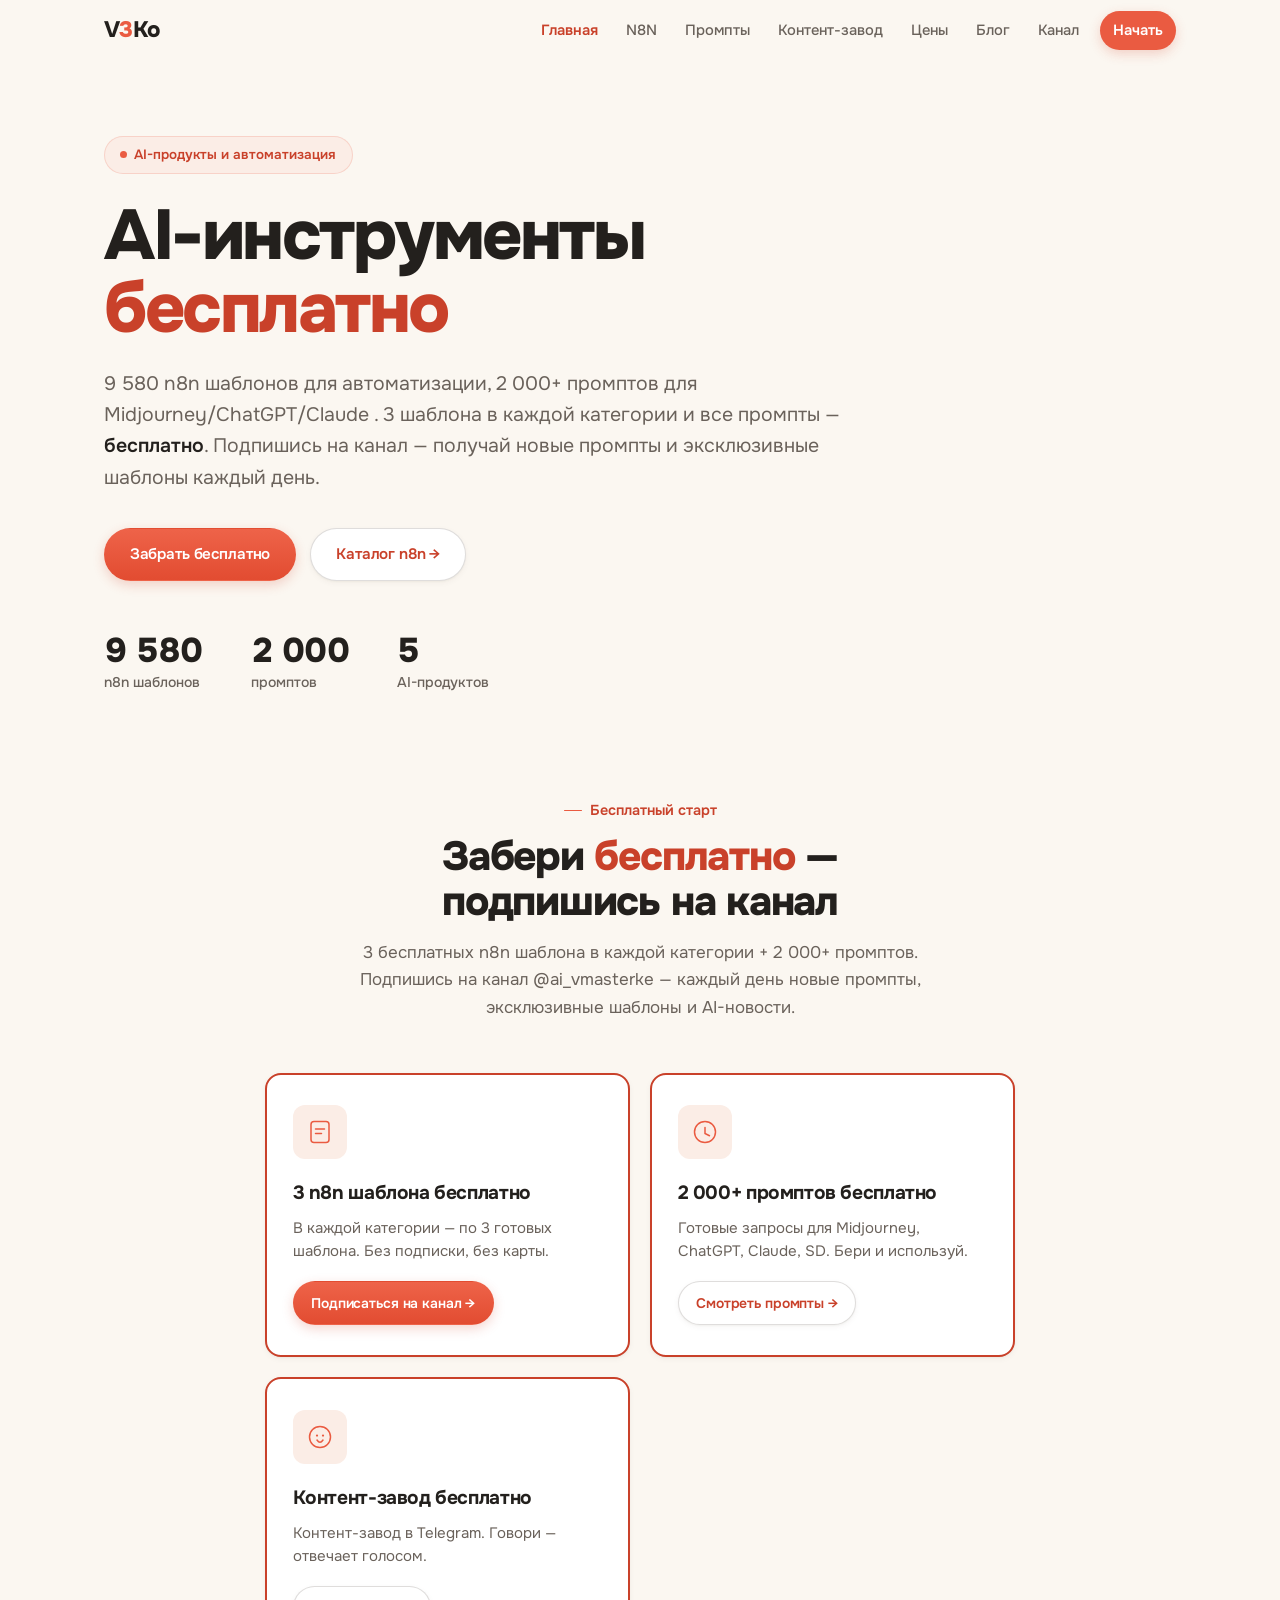
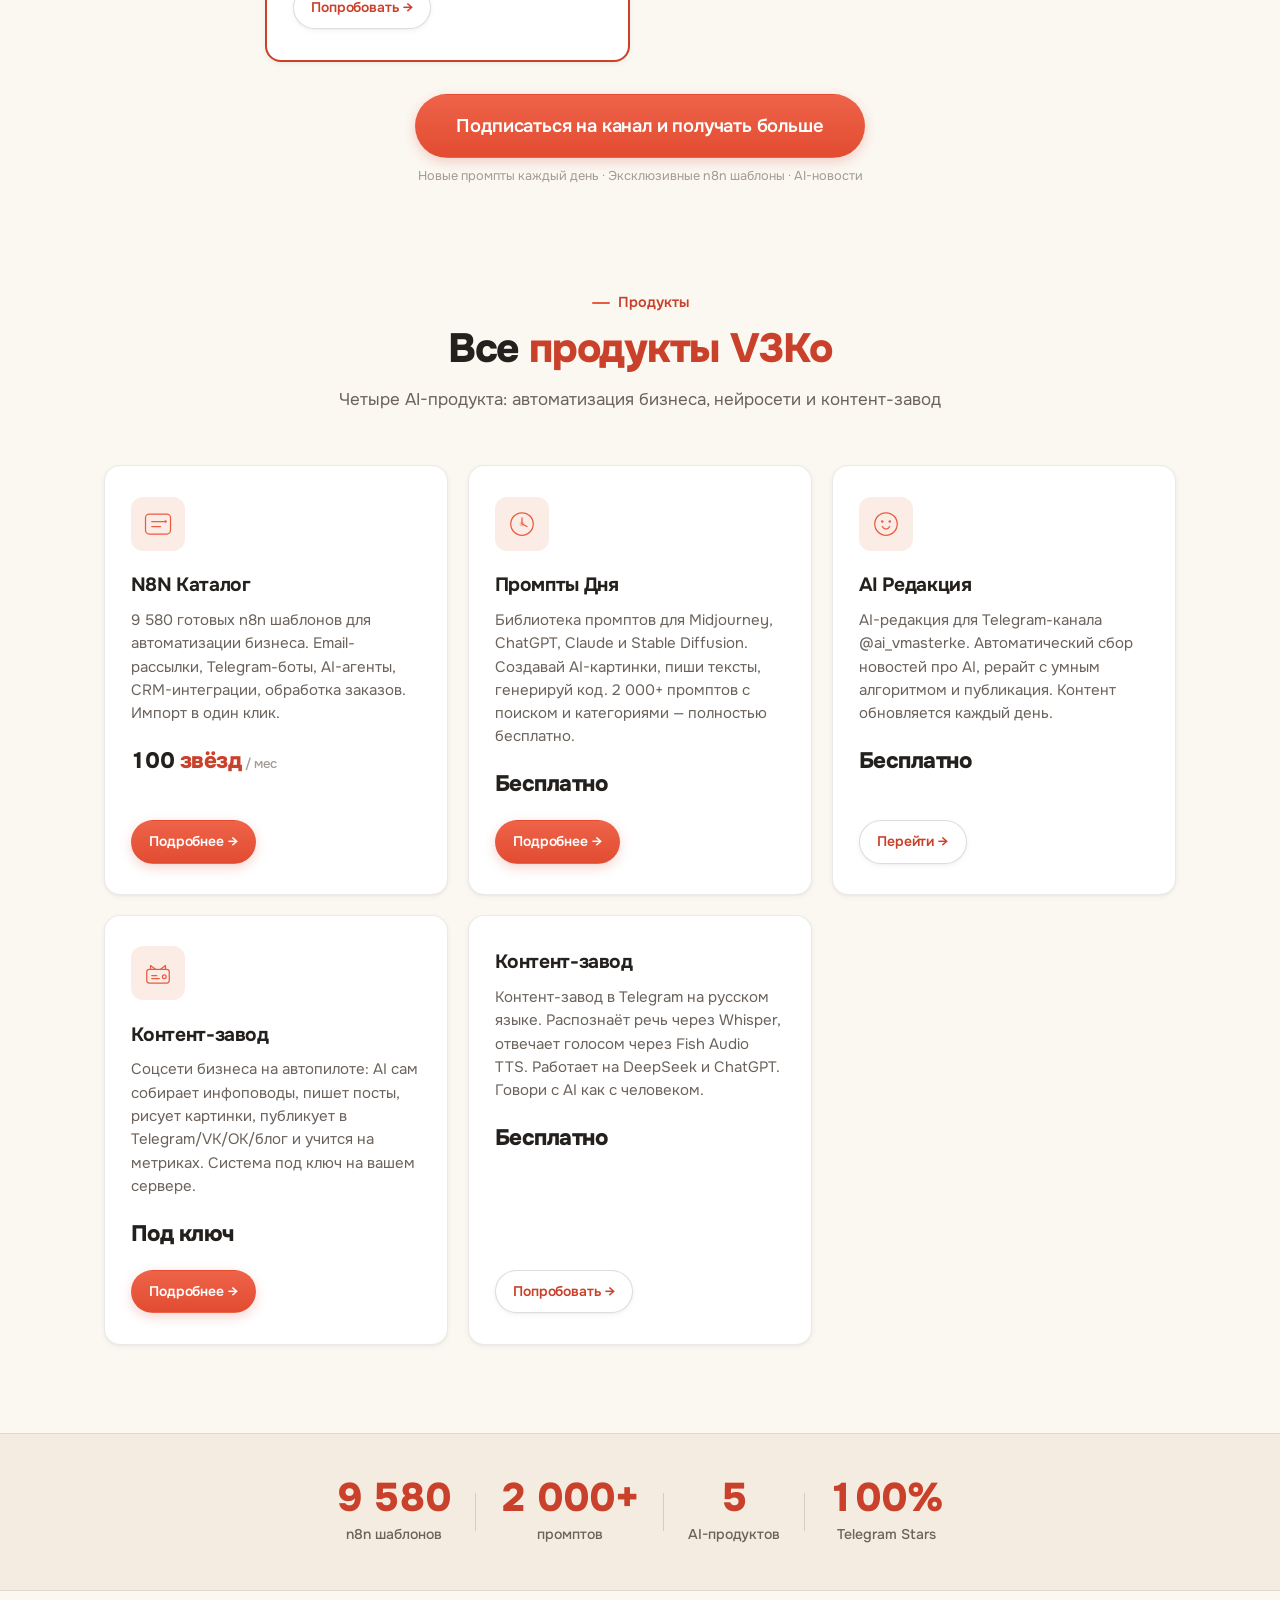
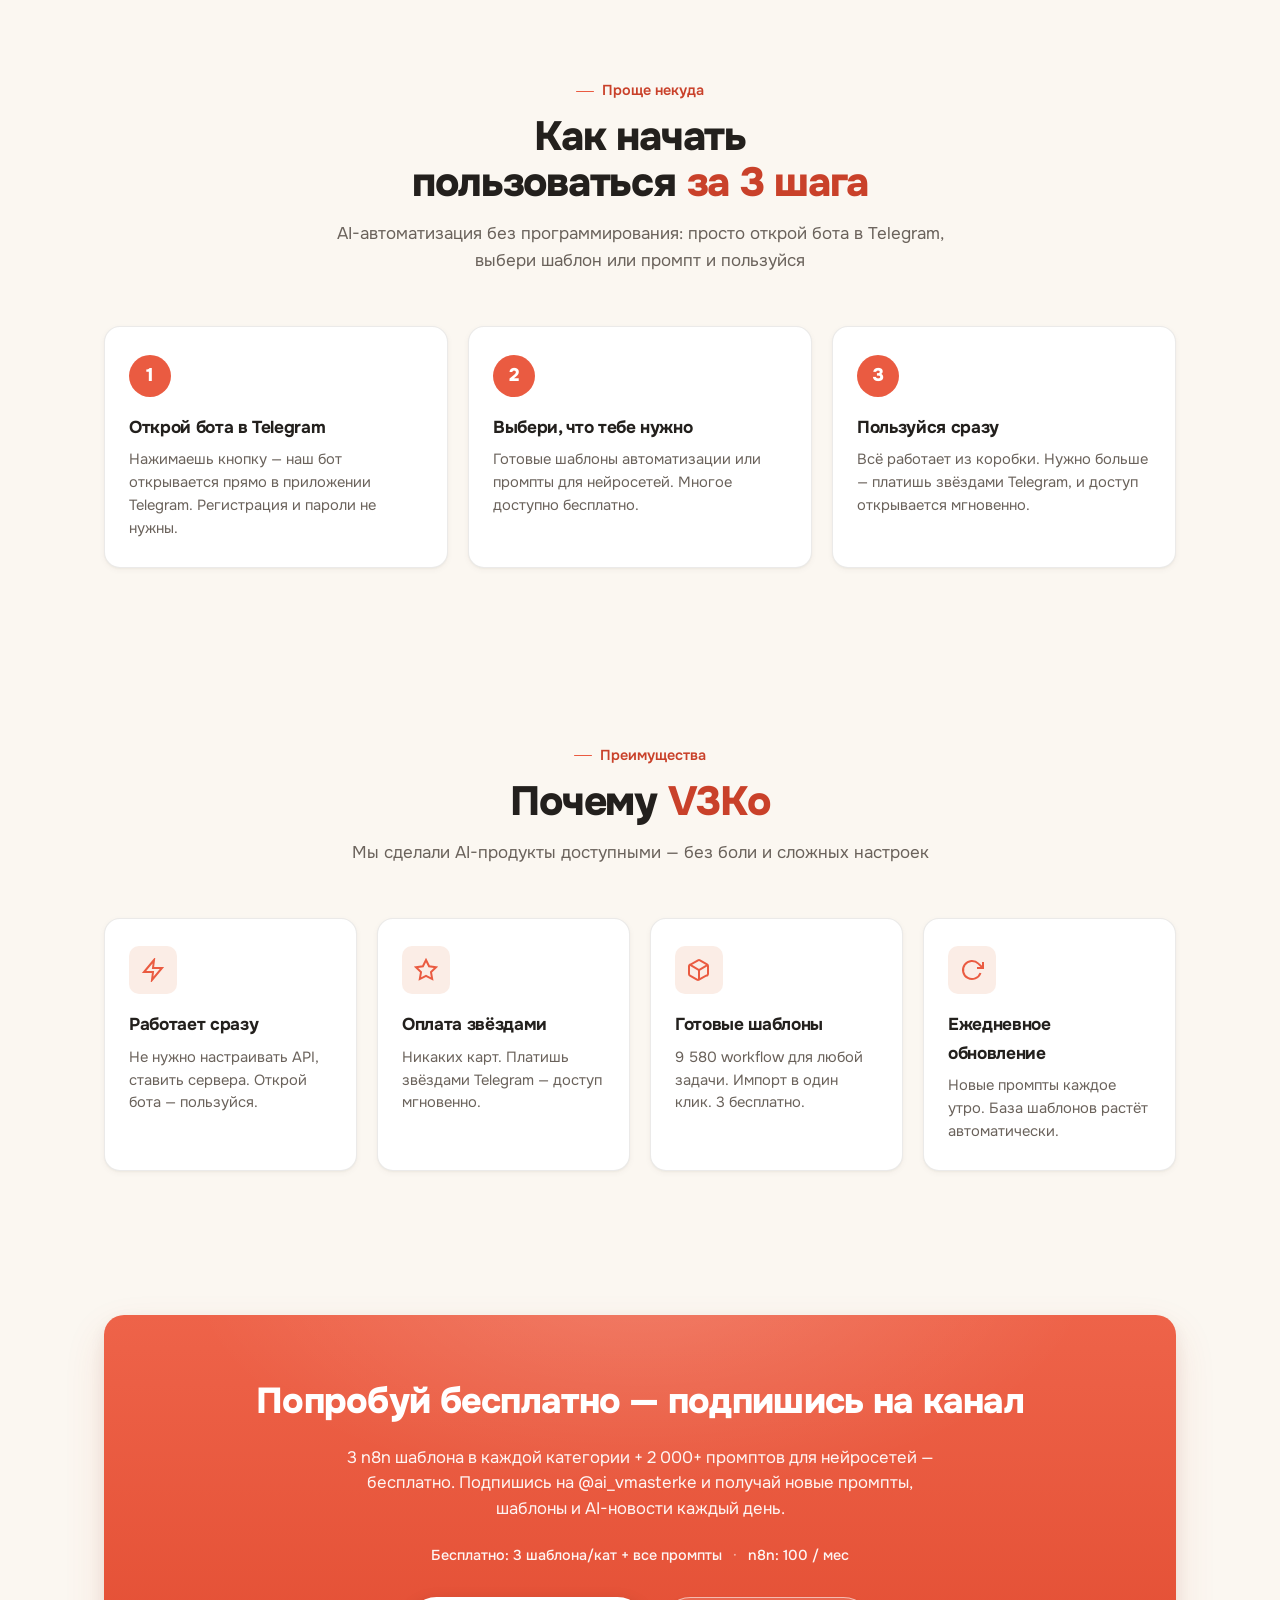
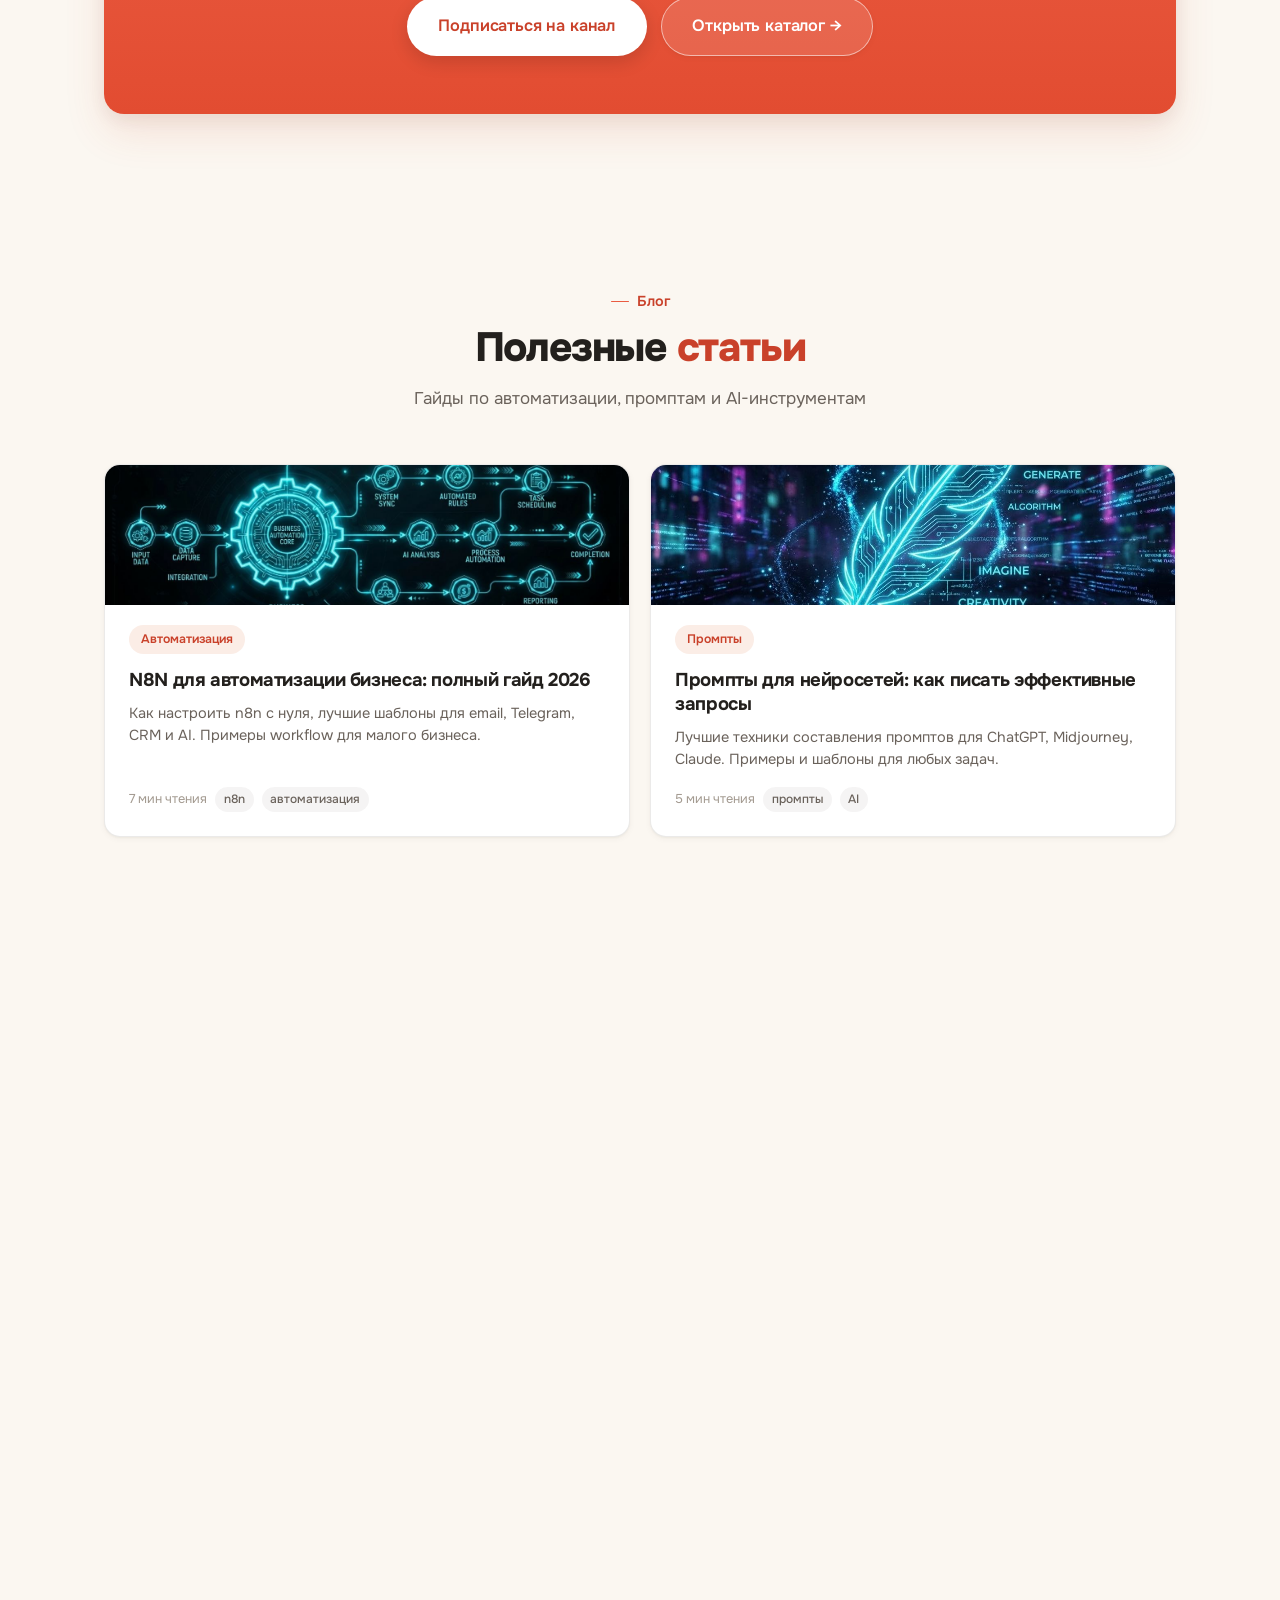
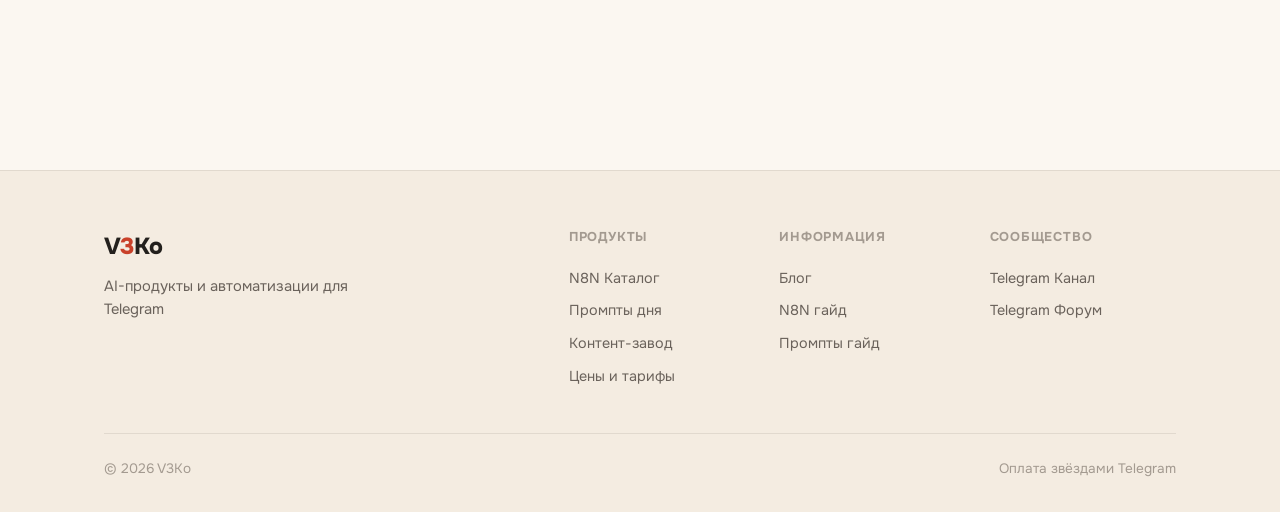
==== commit 3eb8fa87: "Cache-busting: ?v=20260716 к style.css на всех страницах — вернувшиеся посетители сразу видят редиза" ====
--- a/index.html
+++ b/index.html
@@ -13,7 +13,7 @@
   <meta property="og:type" content="website">
   <link rel="canonical" href="https://v3ko.ru/">
   <link rel="icon" type="image/svg+xml" href="public/favicon.svg">
-  <link rel="stylesheet" href="css/style.css">
+  <link rel="stylesheet" href="css/style.css?v=20260716">
   <script type="application/ld+json">{
     "@context": "https://schema.org",
     "@type": "WebSite",
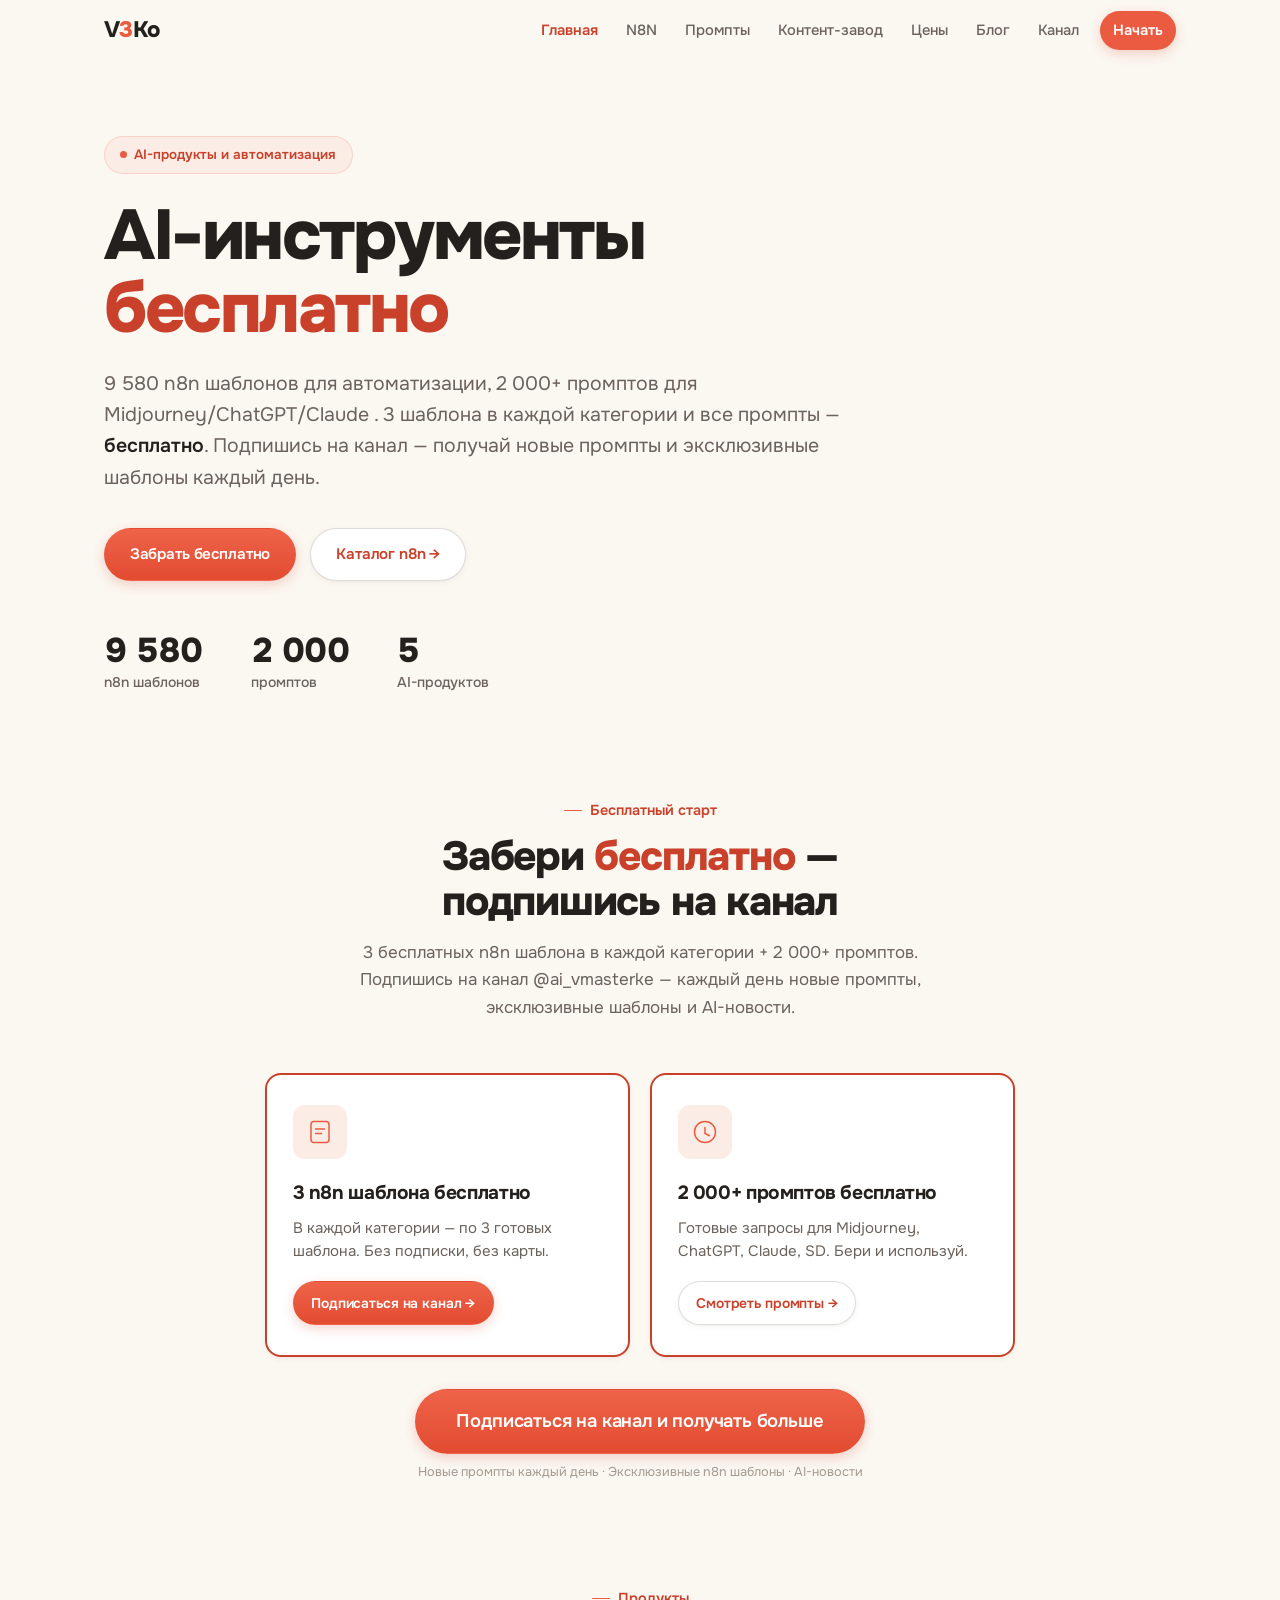
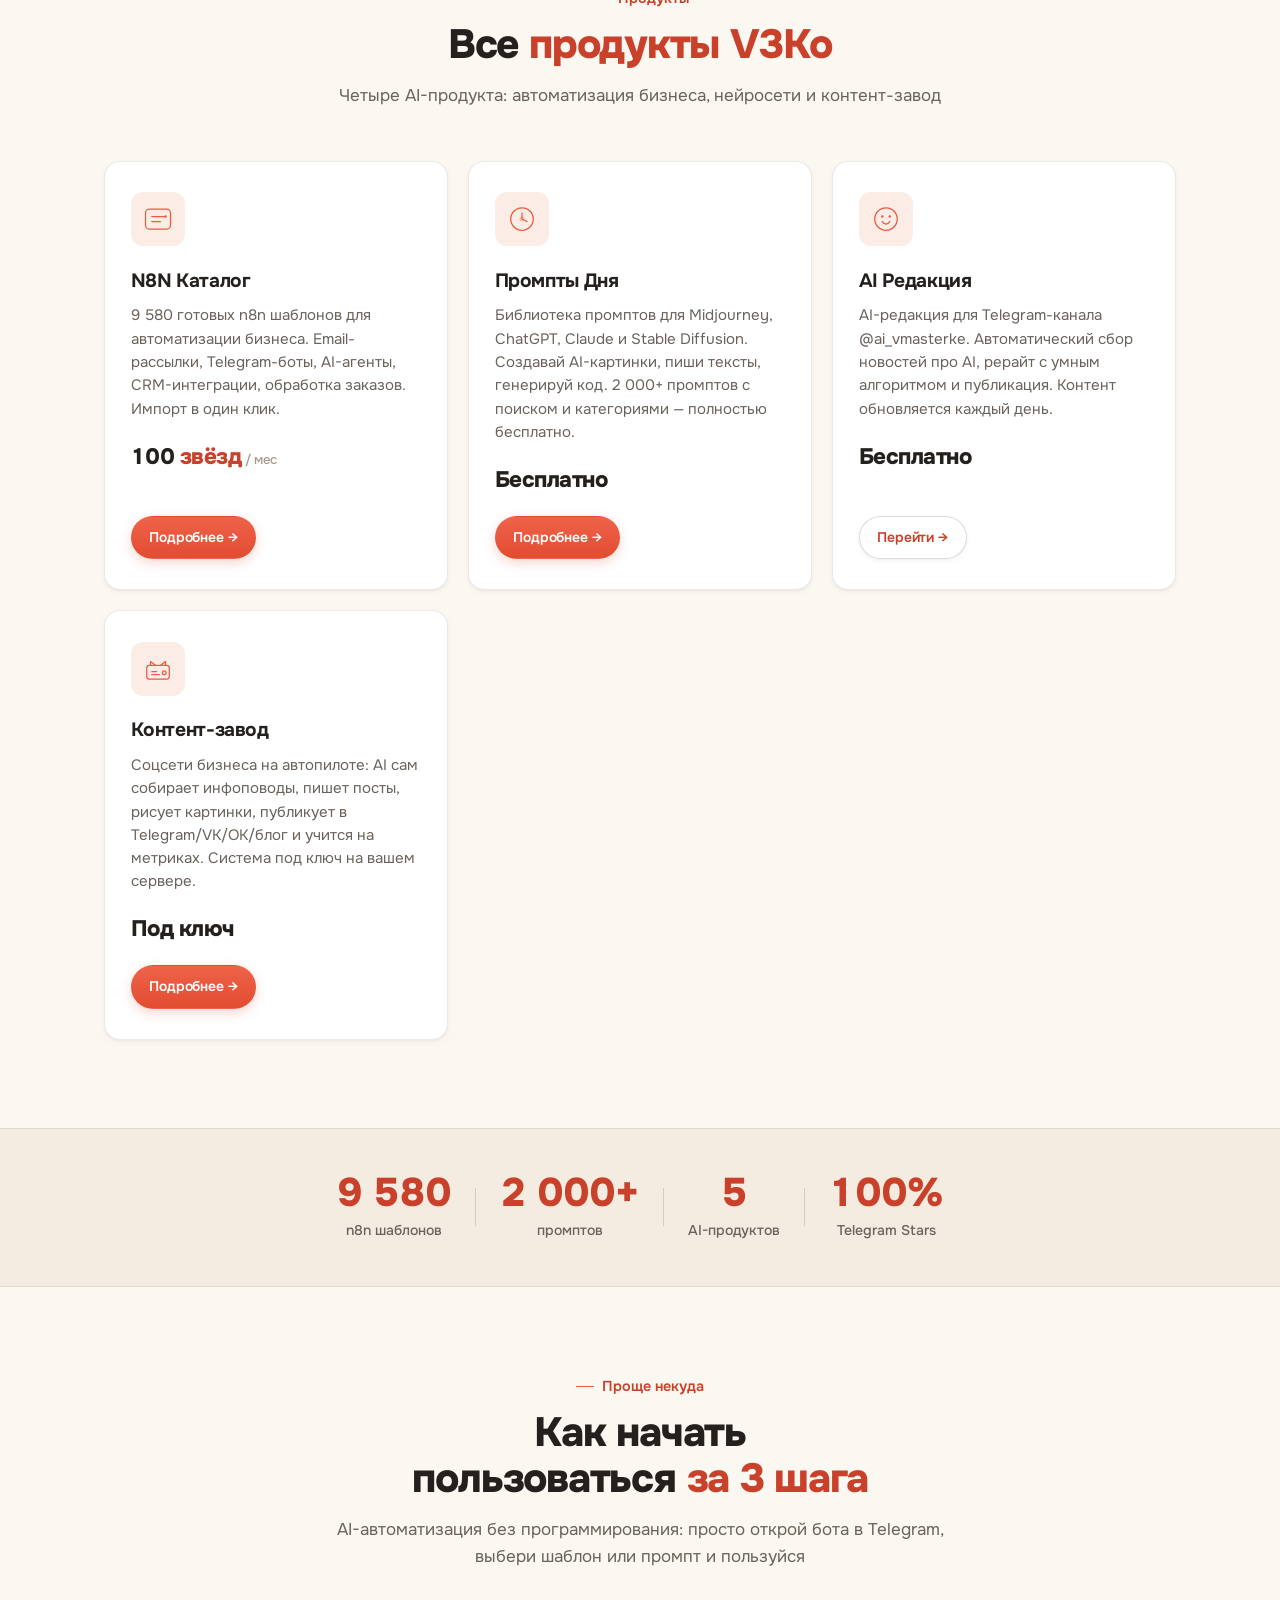
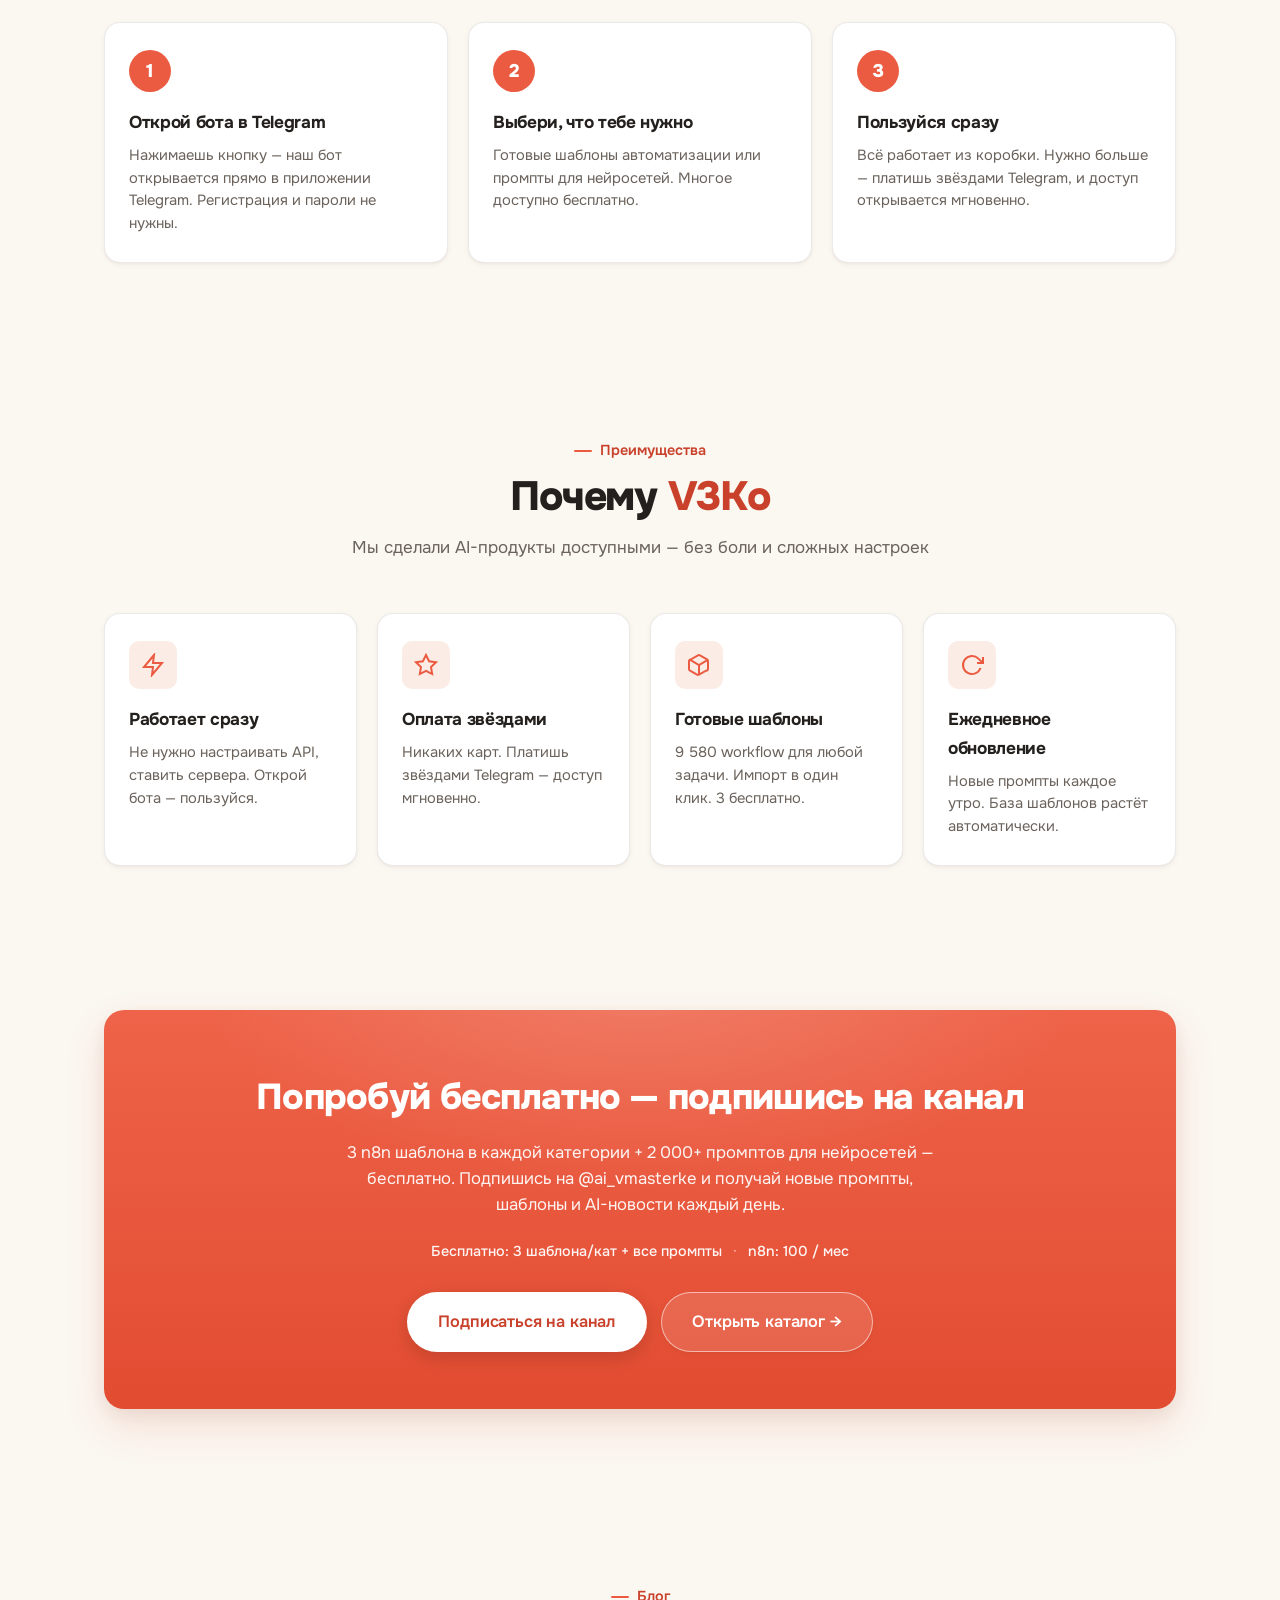
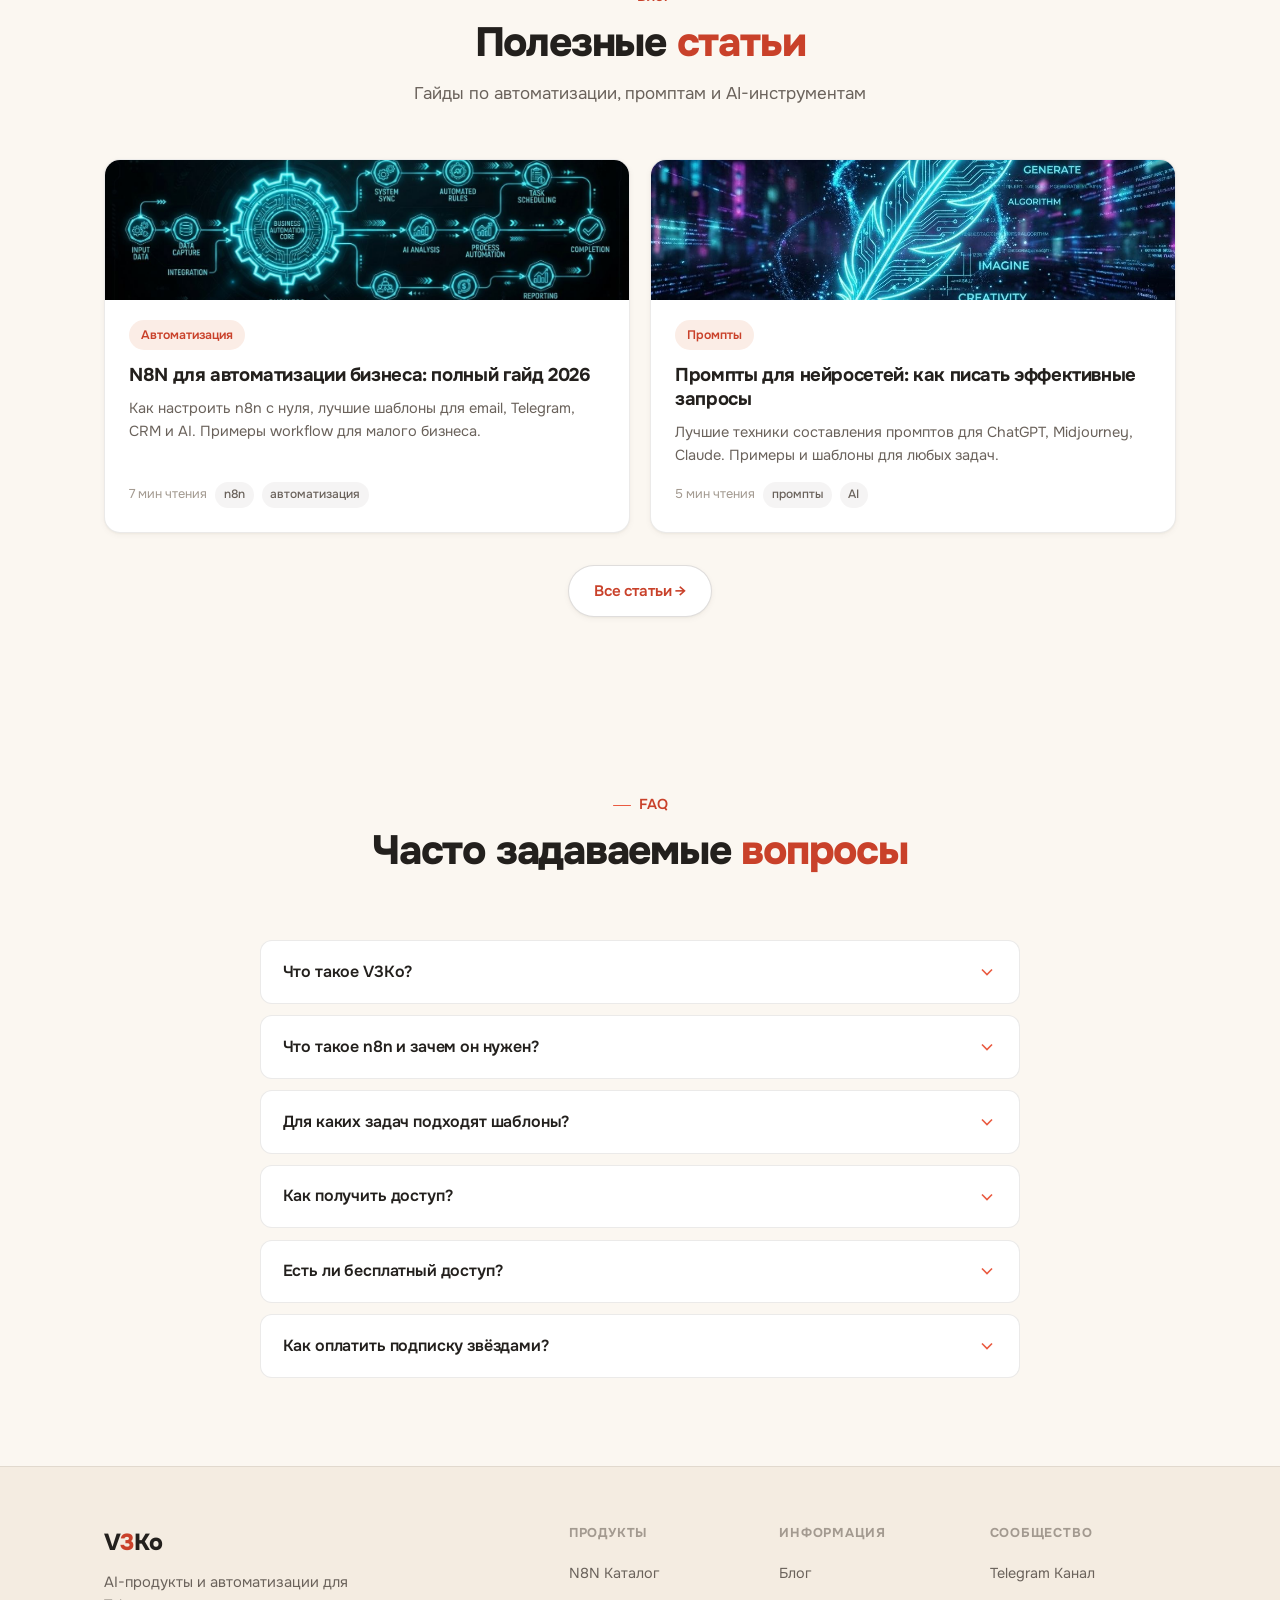
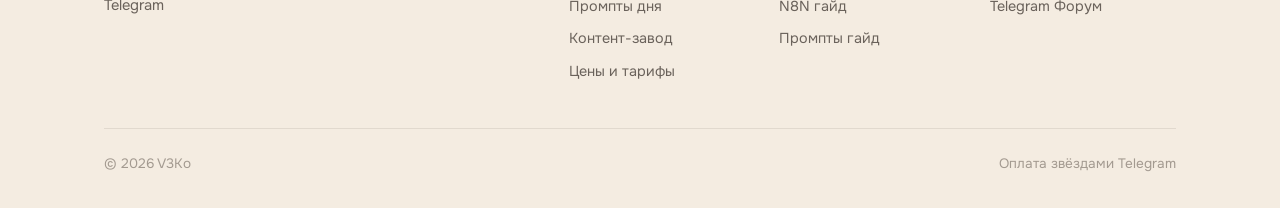
==== commit 9da752c2: "Убрать ложные упоминания «бесплатного контент-завода»: завод — продукт под ключ, не бесплатный - ind" ====
--- a/index.html
+++ b/index.html
@@ -38,7 +38,7 @@
       {"@type":"Question","name":"Что такое n8n и зачем он нужен?","acceptedAnswer":{"@type":"Answer","text":"n8n — open-source конструктор автоматизации (как Zapier, но бесплатный). Соединяет сервисы: Email → AI → Telegram → CRM → Базы данных. Наши шаблоны — готовые схемы, которые можно импортировать в свой n8n и сразу использовать."}},
       {"@type":"Question","name":"Для каких задач подходят шаблоны?","acceptedAnswer":{"@type":"Answer","text":"Email-рассылки и автоответы, обработка заказов интернет-магазинов, чат-боты с AI, генерация картинок, уведомления в Telegram/Slack, сбор данных и отчёты, интеграция CRM, парсинг сайтов, работа с документами — и многое другое."}},
       {"@type":"Question","name":"Как получить доступ?","acceptedAnswer":{"@type":"Answer","text":"Открой бота @Rob46_bot в Telegram. Там доступен каталог n8n шаблонов с поиском по 12 категориям и оплатой звёздами Telegram. Промпты для нейросетей — бесплатно на prompts.v3ko.ru. Никаких банковских карт, регистрации и подтверждений."}},
-      {"@type":"Question","name":"Есть ли бесплатный доступ?","acceptedAnswer":{"@type":"Answer","text":"Да. В каждой категории n8n шаблонов — 3 бесплатных sample. Все промпты бесплатны на prompts.v3ko.ru. Контент-завод — полностью бесплатен."}},
+      {"@type":"Question","name":"Есть ли бесплатный доступ?","acceptedAnswer":{"@type":"Answer","text":"Да. В каждой категории n8n шаблонов — 3 бесплатных sample. Все промпты бесплатны на prompts.v3ko.ru."}},
       {"@type":"Question","name":"Как оплатить подписку звёздами?","acceptedAnswer":{"@type":"Answer","text":"В боте выберите тариф → оплата через Telegram Stars. Звёзды можно купить внутри Telegram. После оплаты доступ открывается мгновенно."}}
     ]
   }</script>
@@ -106,12 +106,6 @@
         <p>Готовые запросы для Midjourney, ChatGPT, Claude, SD. Бери и используй.</p>
         <a href="prompts/" class="btn btn-s btn-sm">Смотреть промпты →</a>
       </div>
-      <div class="prod-card reveal" style="border-color:var(--cyan);border-width:2px">
-        <div class="icon-svg"><svg width="40" height="40" viewBox="0 0 40 40" fill="none"><path d="M20 6C12.268 6 6 12.268 6 20s6.268 14 14 14 14-6.268 14-14S27.732 6 20 6z" stroke="currentColor" stroke-width="2" fill="none"/><path d="M16 24s2 3 4 3 4-3 4-3" stroke="currentColor" stroke-width="2" stroke-linecap="round"/><circle cx="16" cy="18" r="1.5" fill="currentColor"/><circle cx="24" cy="18" r="1.5" fill="currentColor"/></svg></div>
-        <h3>Контент-завод бесплатно</h3>
-        <p>Контент-завод в Telegram. Говори — отвечает голосом.</p>
-        <a href="/zavod/" class="btn btn-s btn-sm">Попробовать →</a>
-      </div>
     </div>
     <div class="reveal" style="text-align:center;margin-top:2rem">
       <a href="https://t.me/ai_vmasterke" class="btn btn-p btn-l" style="font-size:1.15rem;padding:1rem 2.5rem"> Подписаться на канал и получать больше</a>
@@ -158,13 +152,6 @@
         <p>Соцсети бизнеса на автопилоте: AI сам собирает инфоповоды, пишет посты, рисует картинки, публикует в Telegram/VK/ОК/блог и учится на метриках. Система под ключ на вашем сервере.</p>
         <div class="price">Под ключ</div>
         <a href="zavod/" class="btn btn-p btn-sm">Подробнее →</a>
-      </div>
-      <div class="prod-card reveal">
-        <div class="prod-card-voice-deco"><img src="public/hero-voice.jpg" alt="Голосовой AI ассистент микрофон" loading="lazy"></div>
-        <h3>Контент-завод</h3>
-        <p>Контент-завод в Telegram на русском языке. Распознаёт речь через Whisper, отвечает голосом через Fish Audio TTS. Работает на DeepSeek и ChatGPT. Говори с AI как с человеком.</p>
-        <div class="price">Бесплатно</div>
-        <a href="/zavod/" class="btn btn-s btn-sm">Попробовать →</a>
       </div>
     </div>
   </div>
